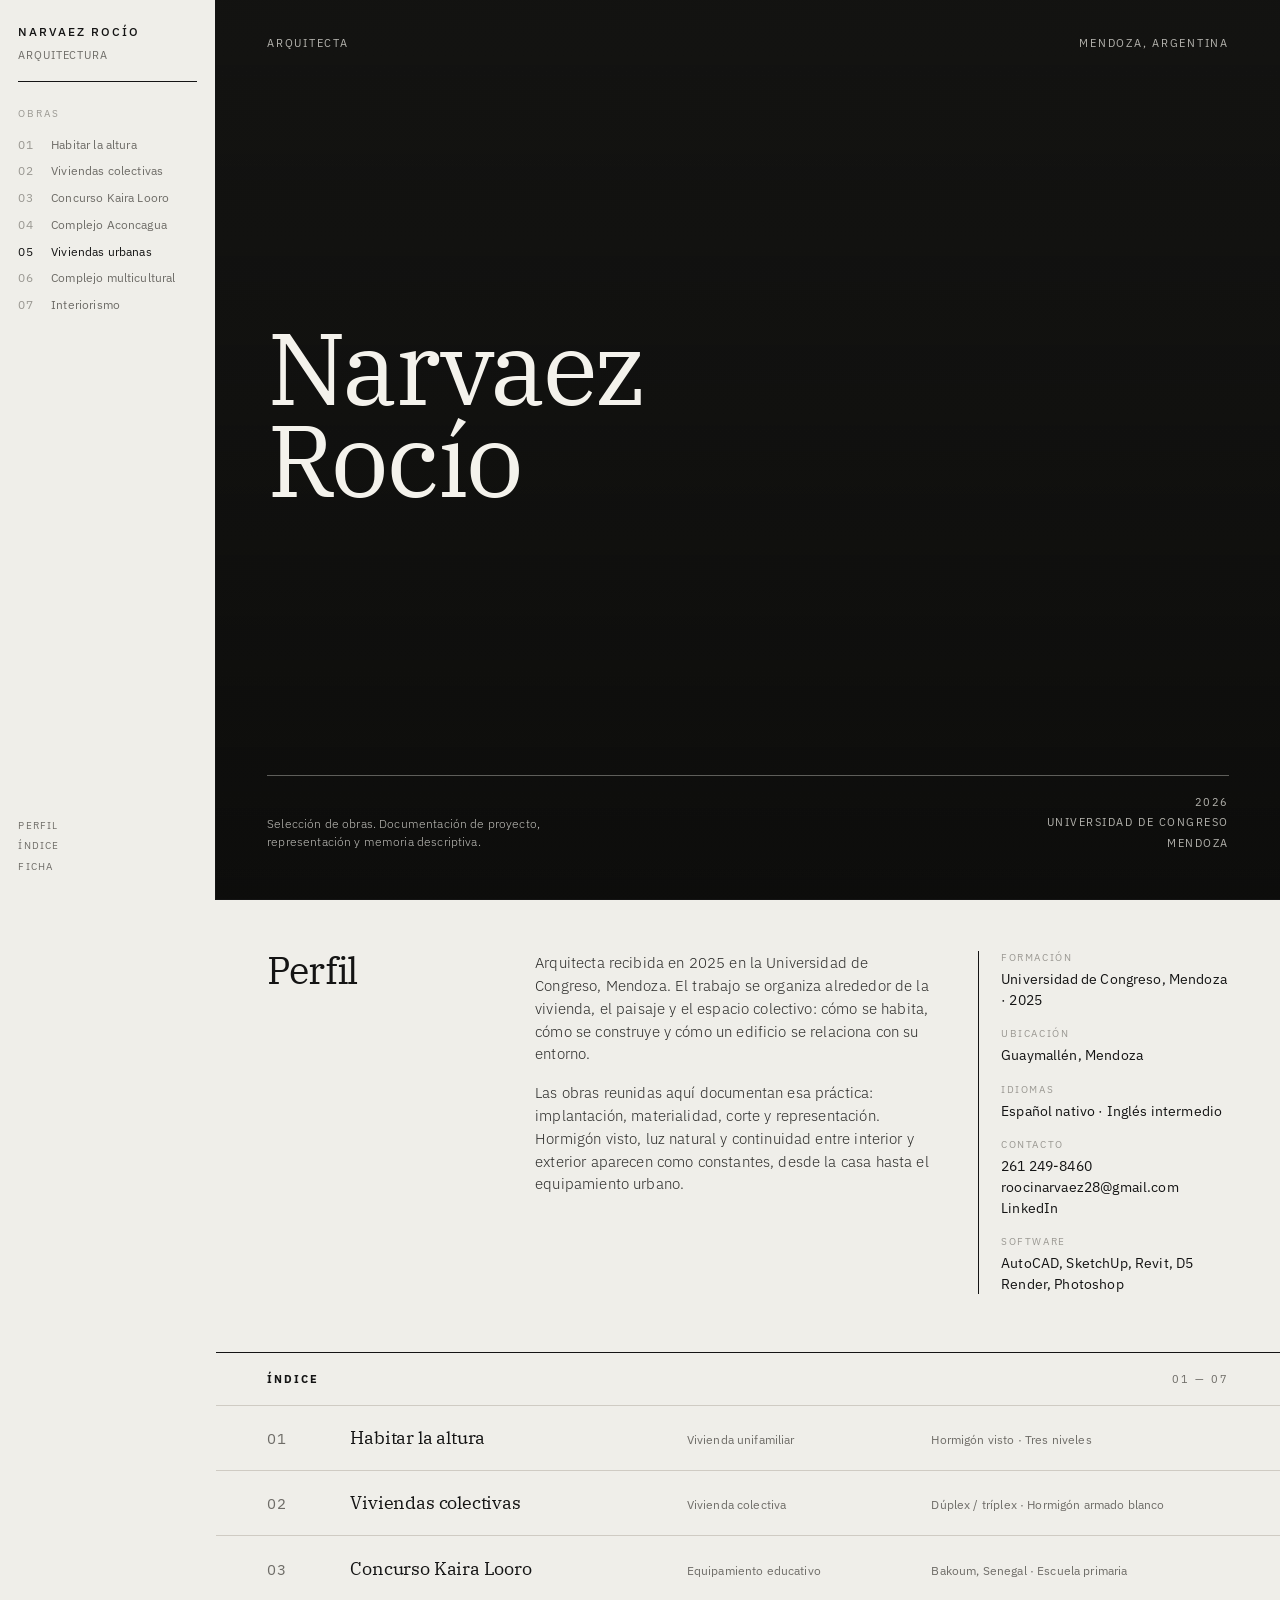
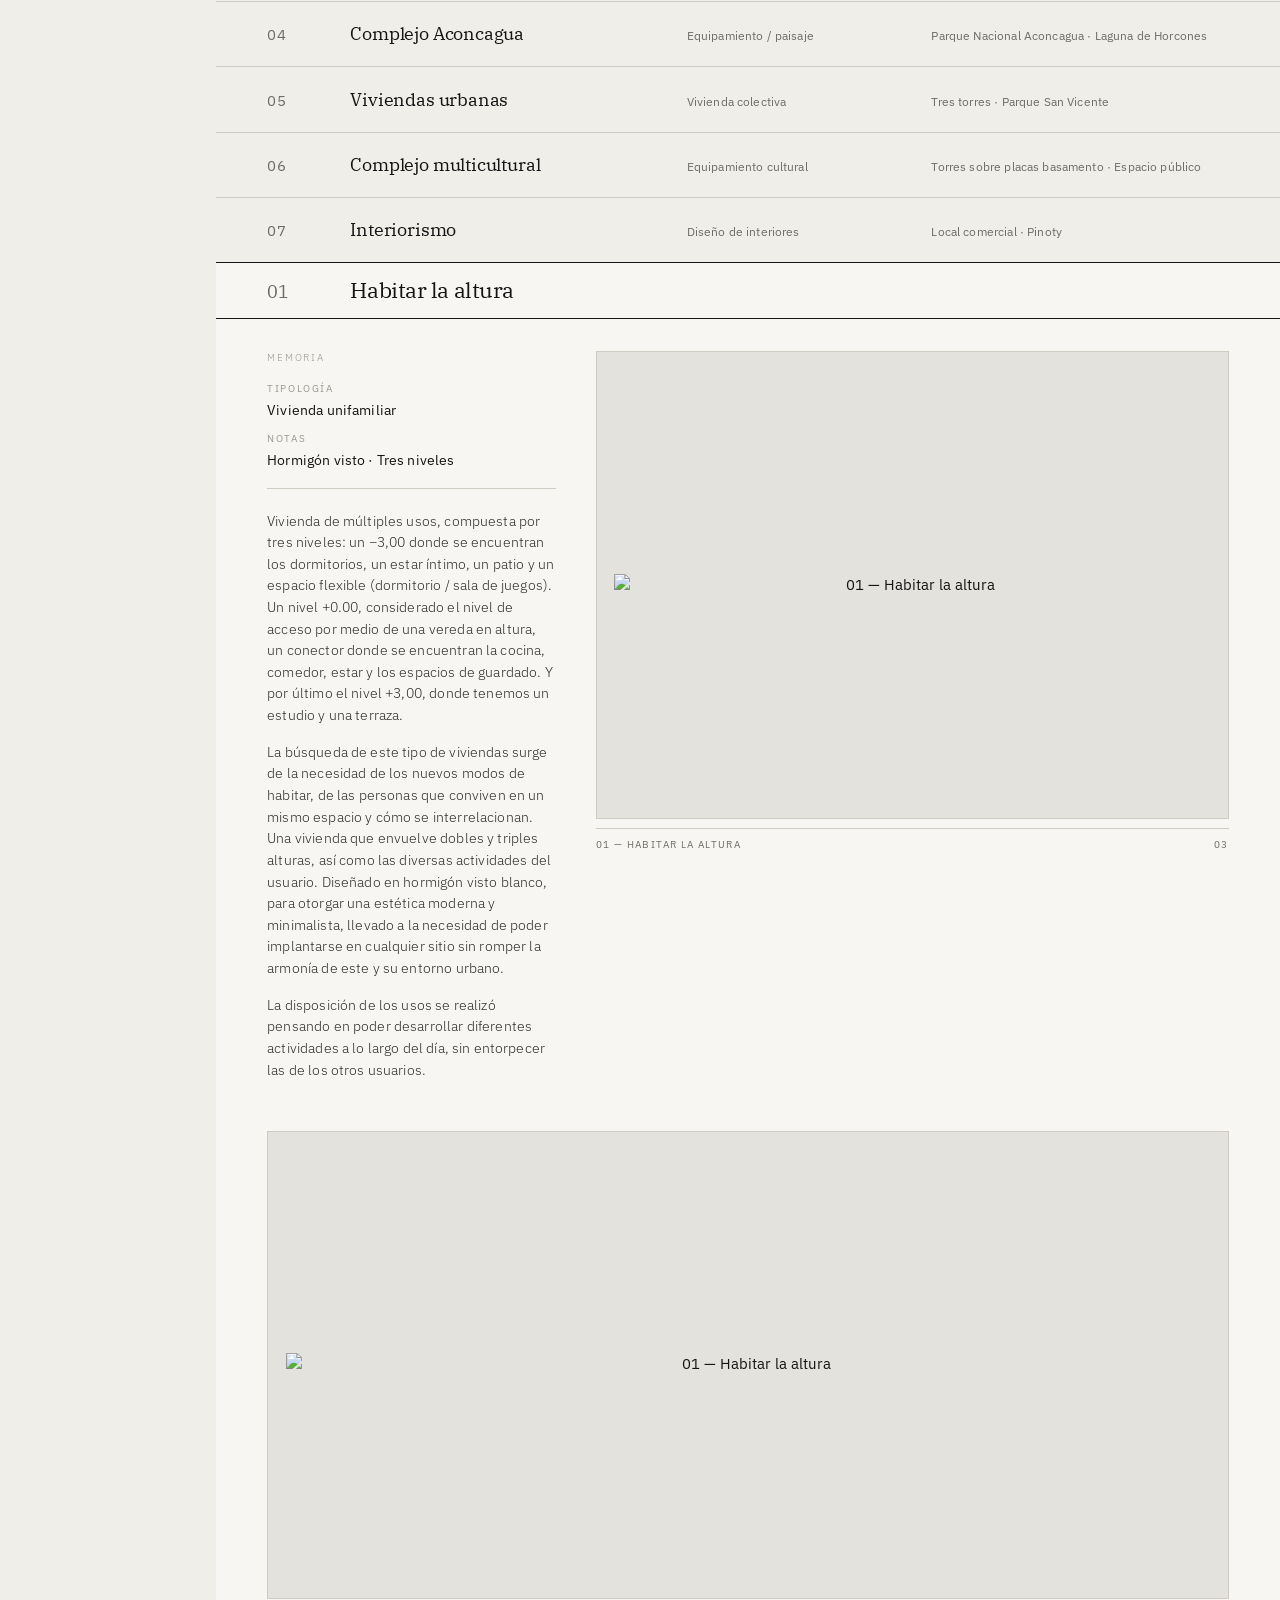
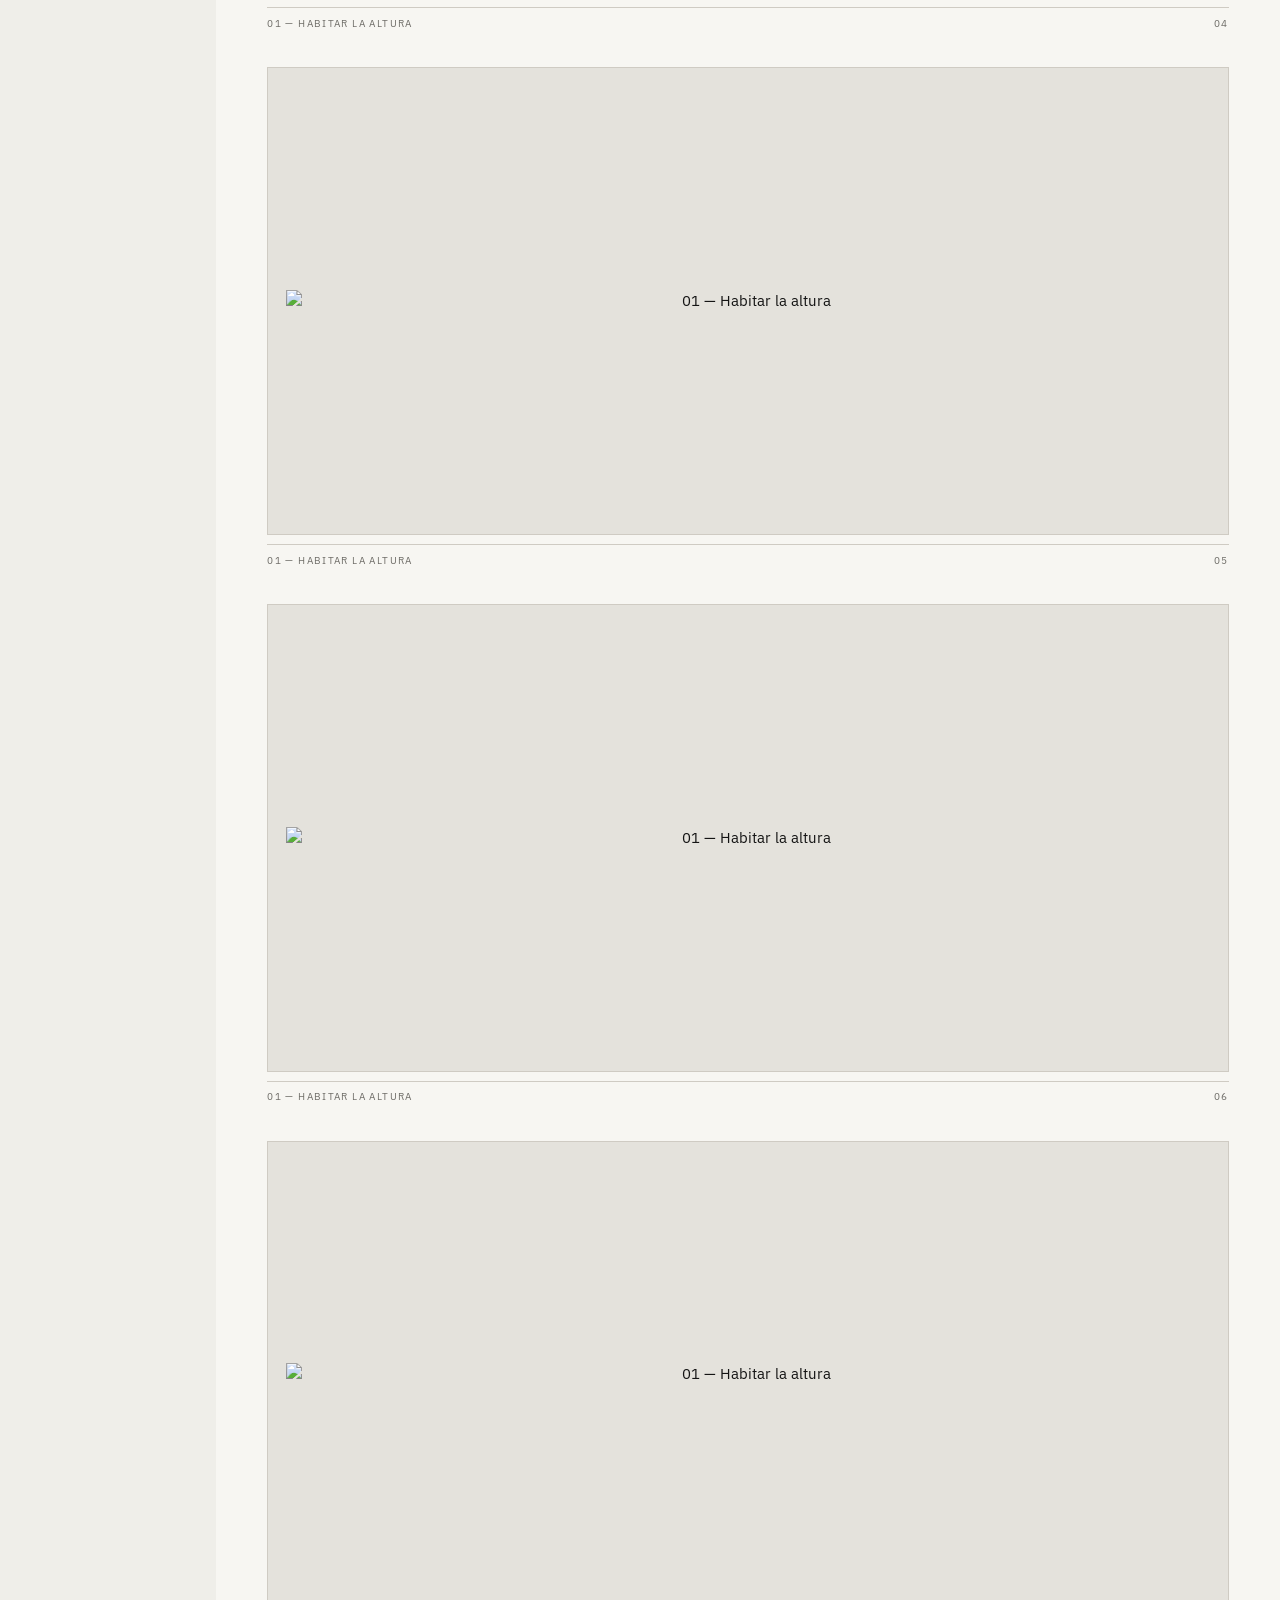
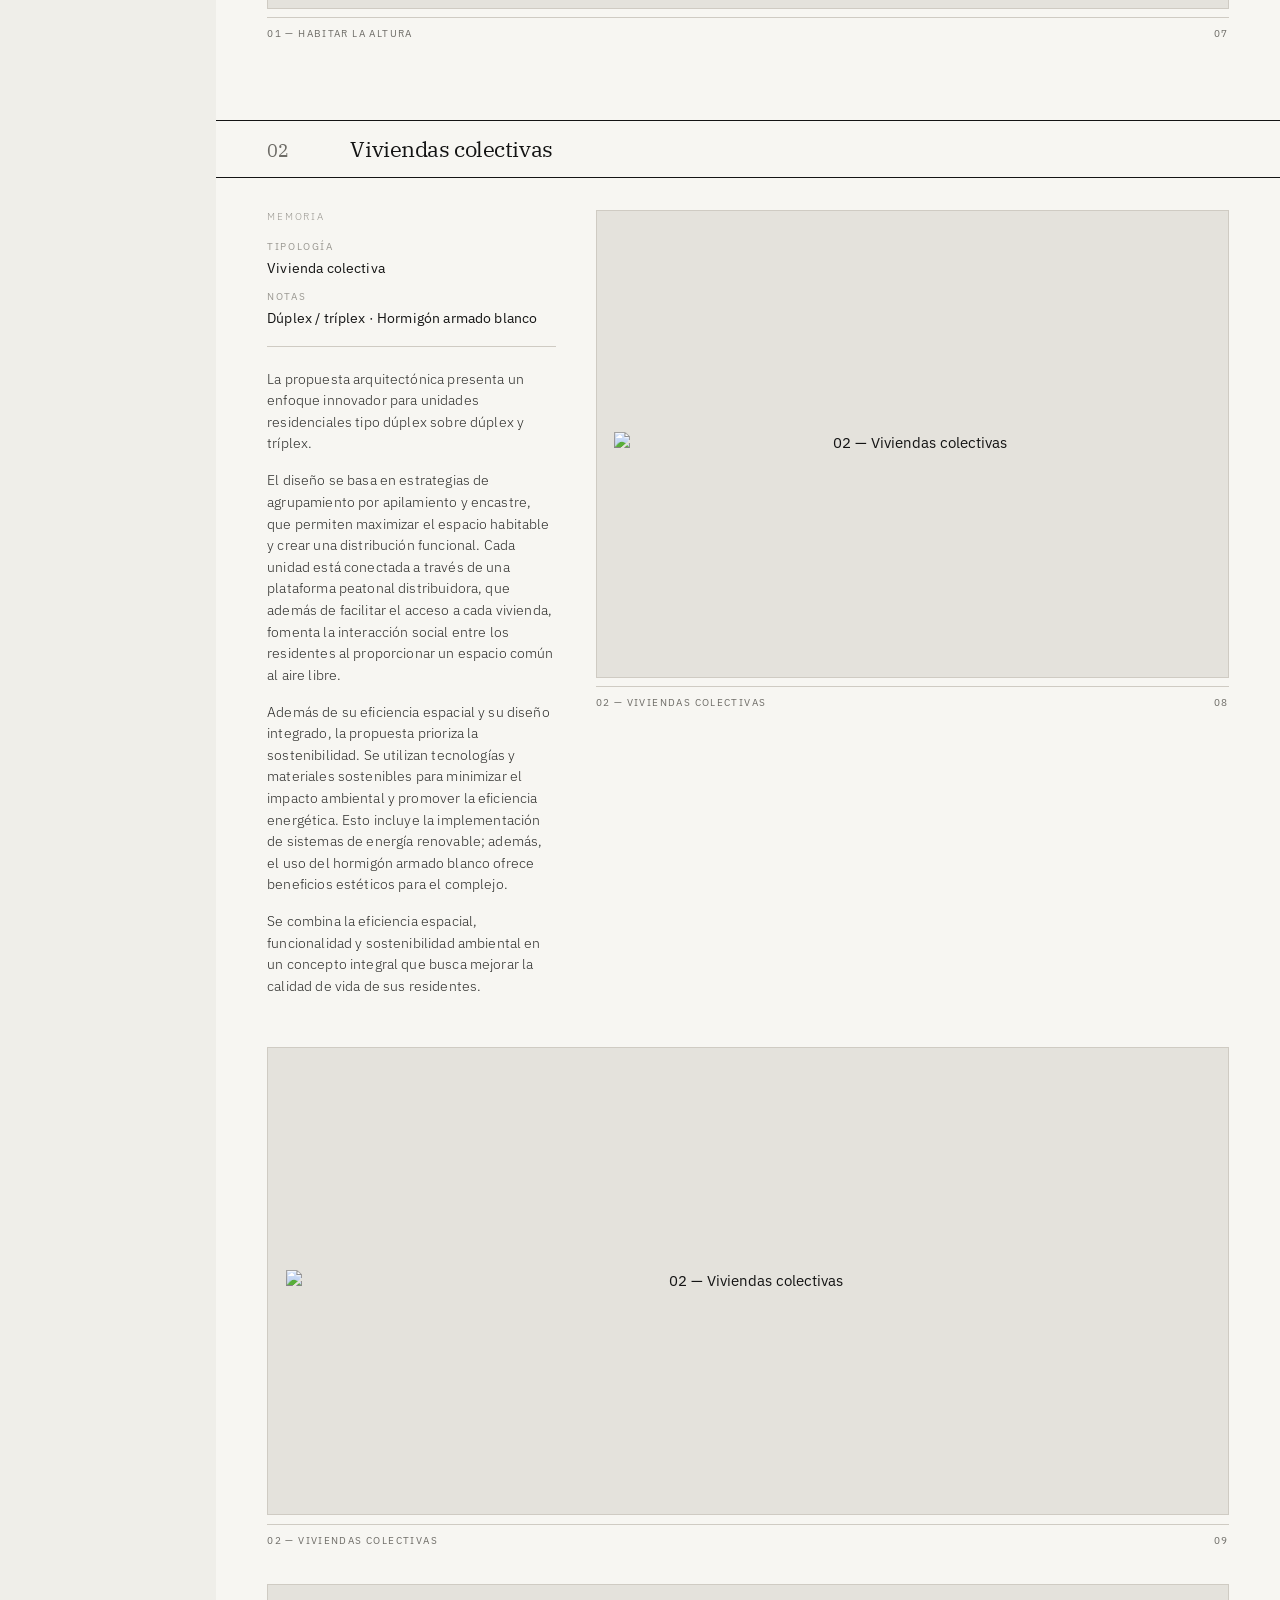
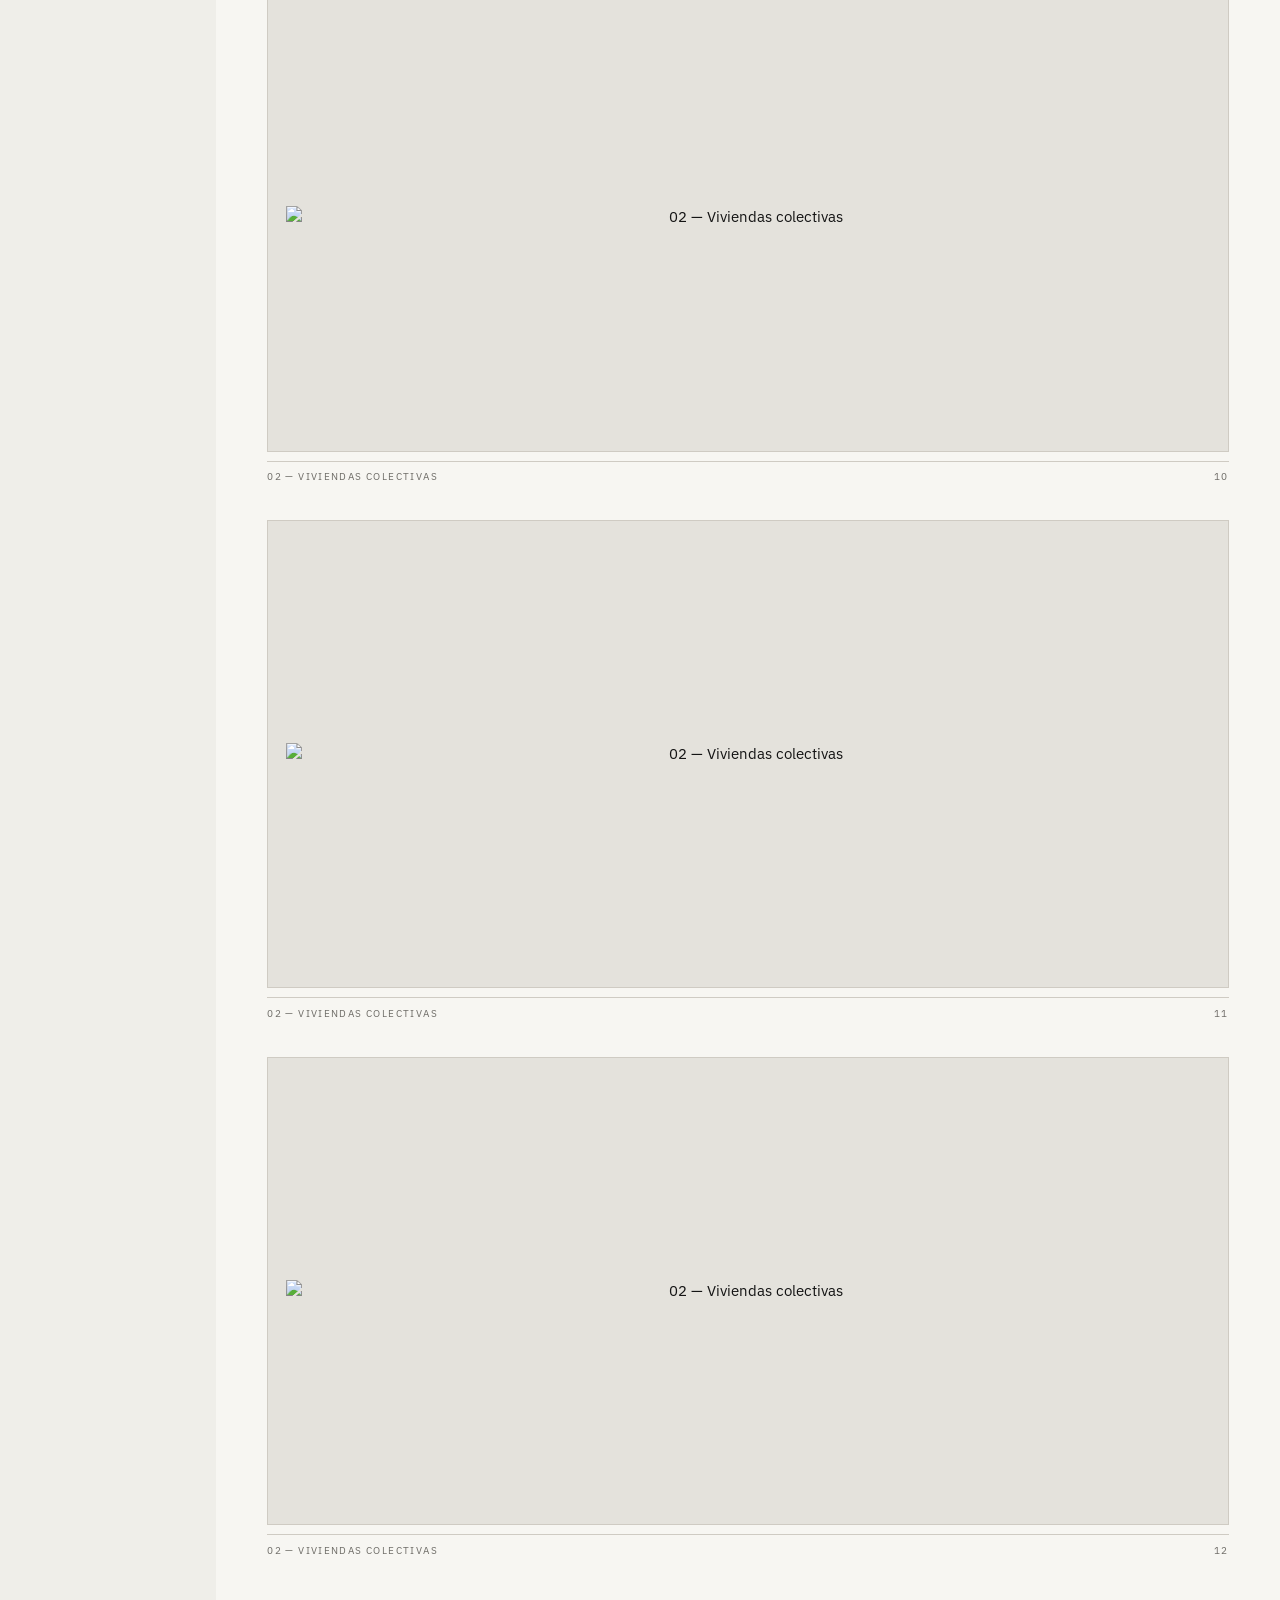
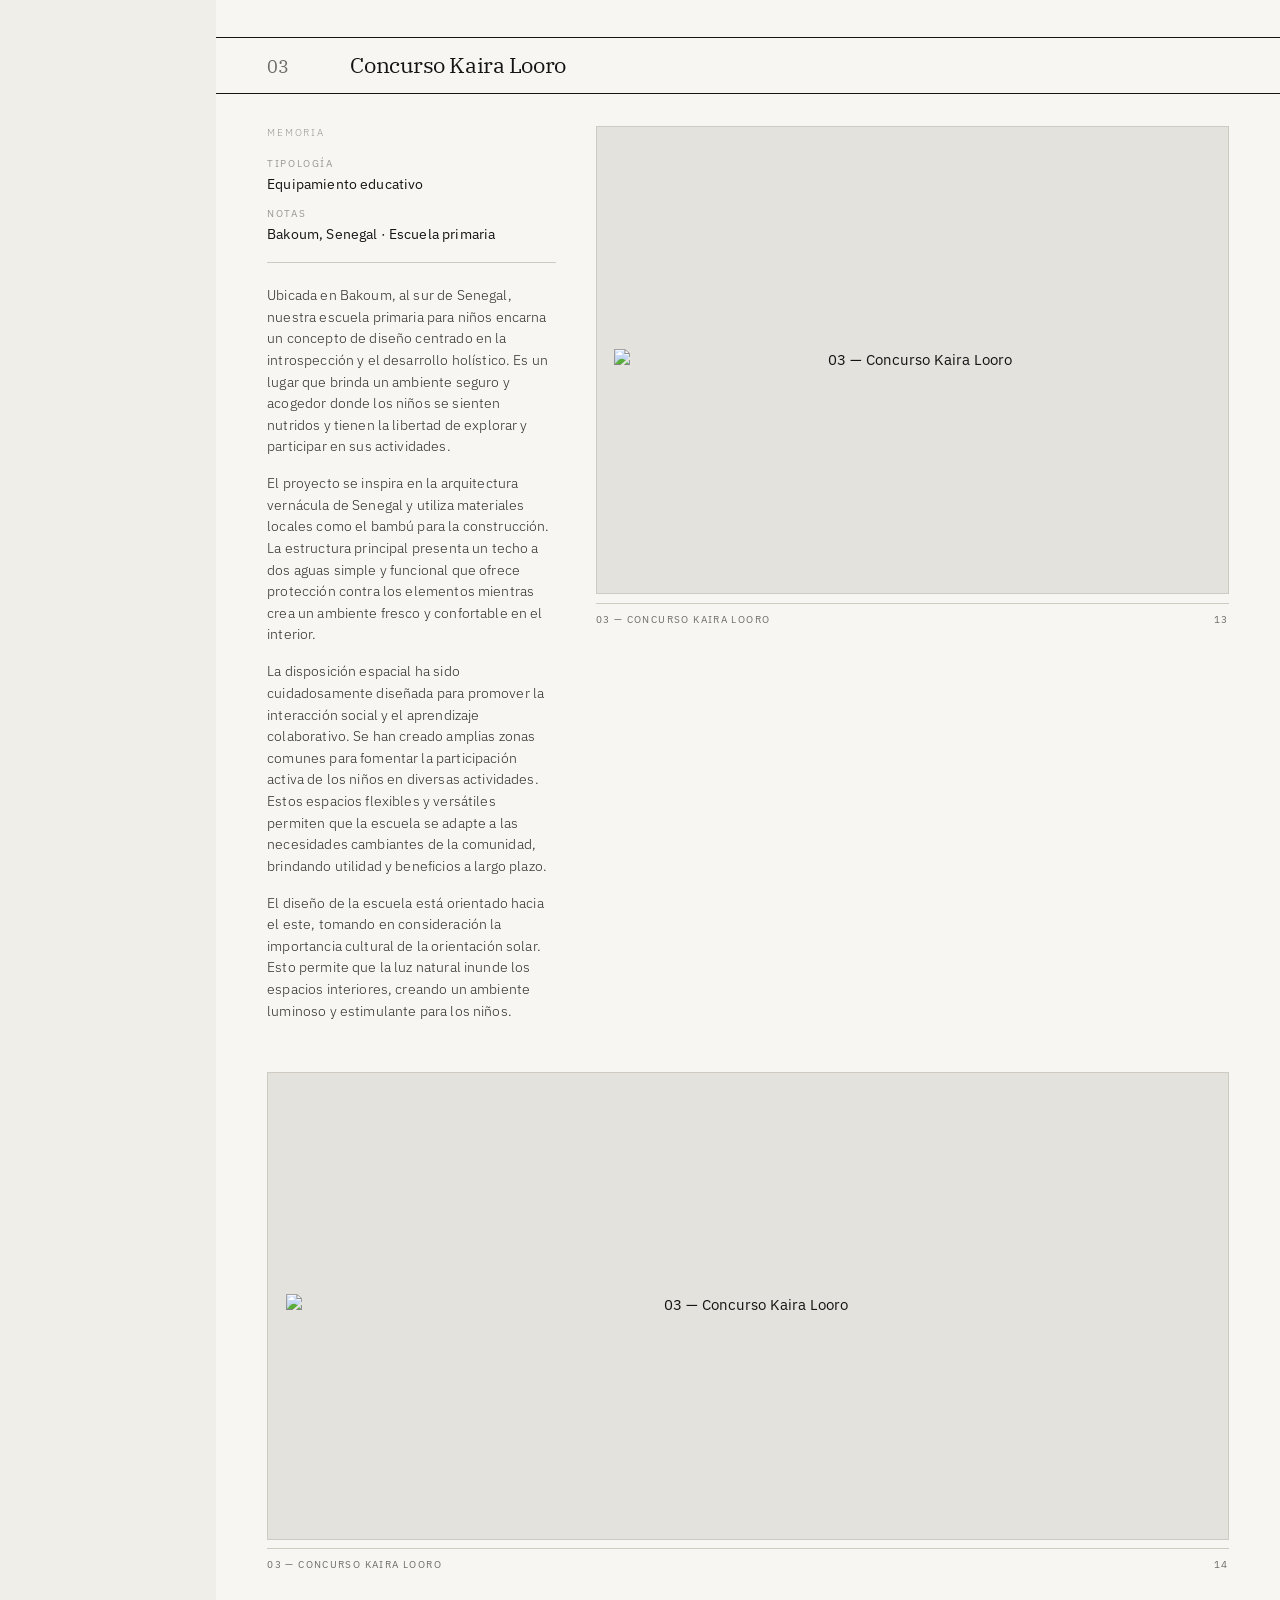
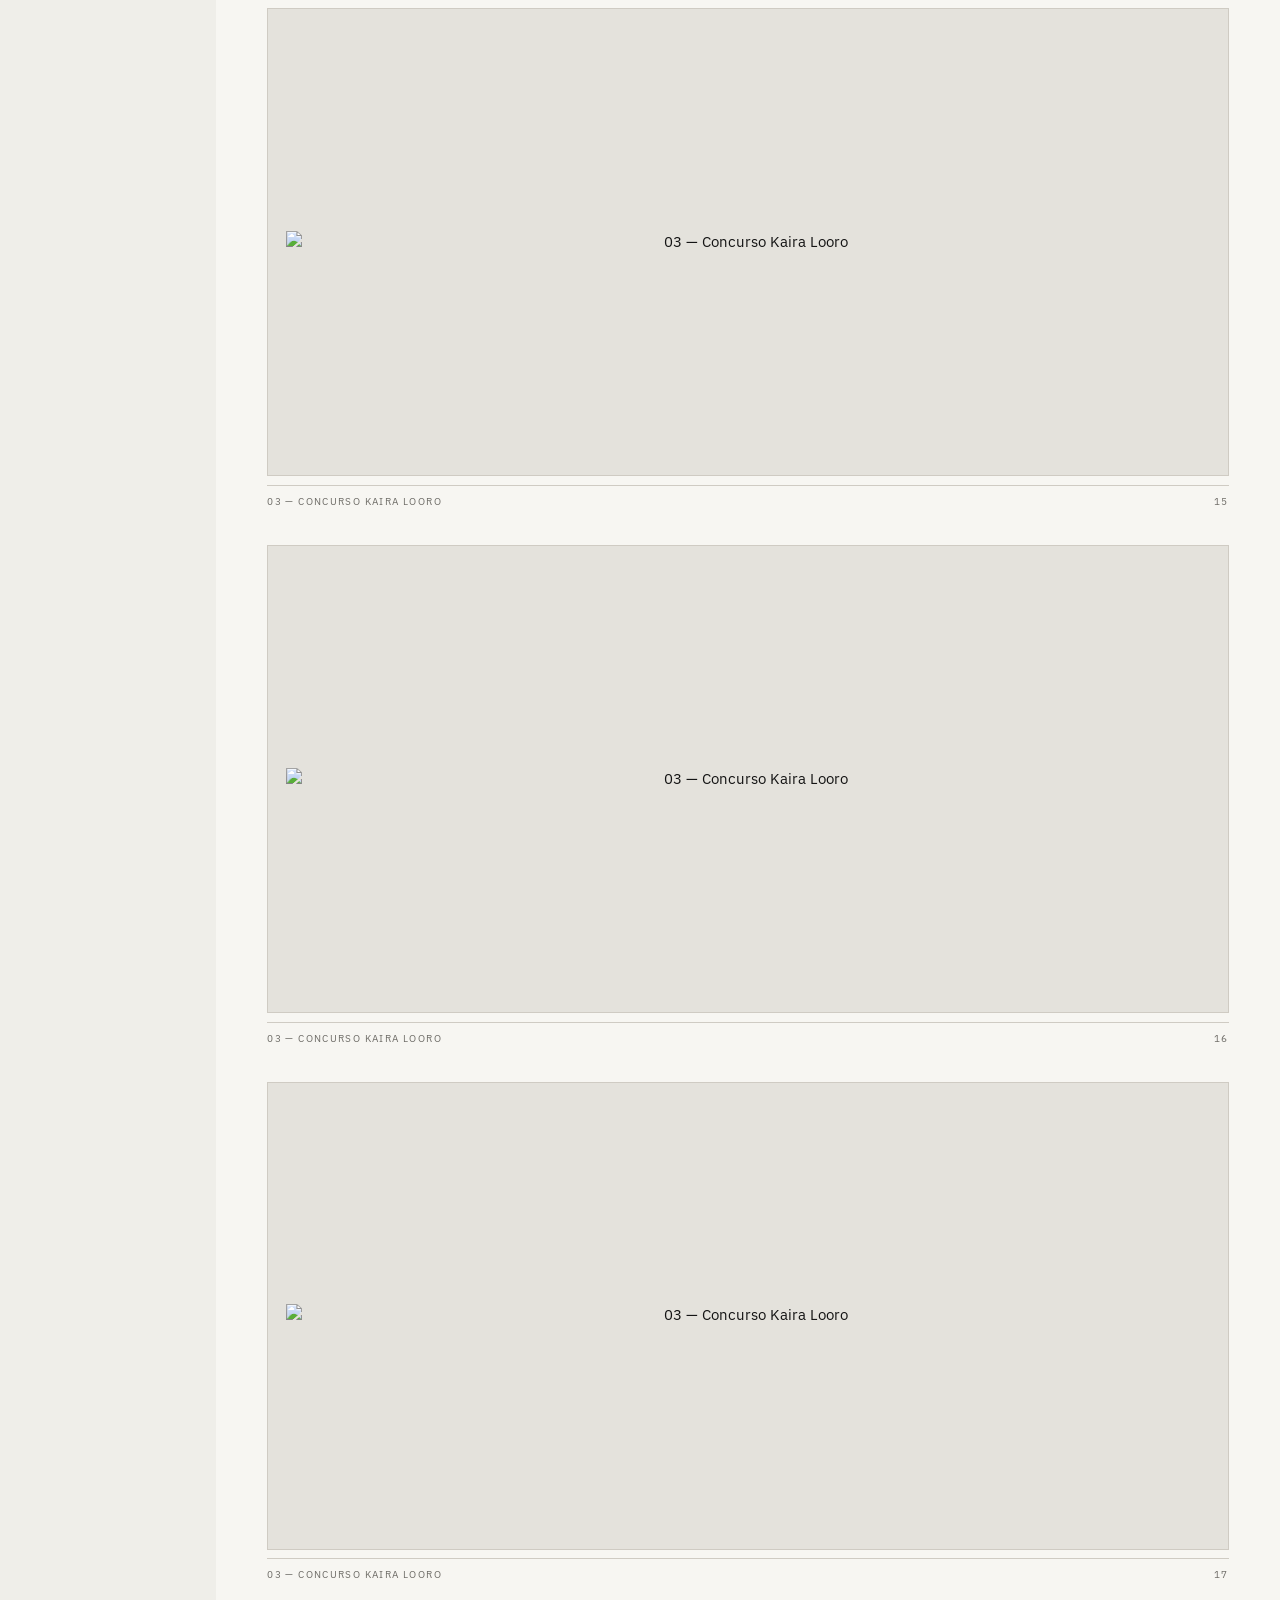
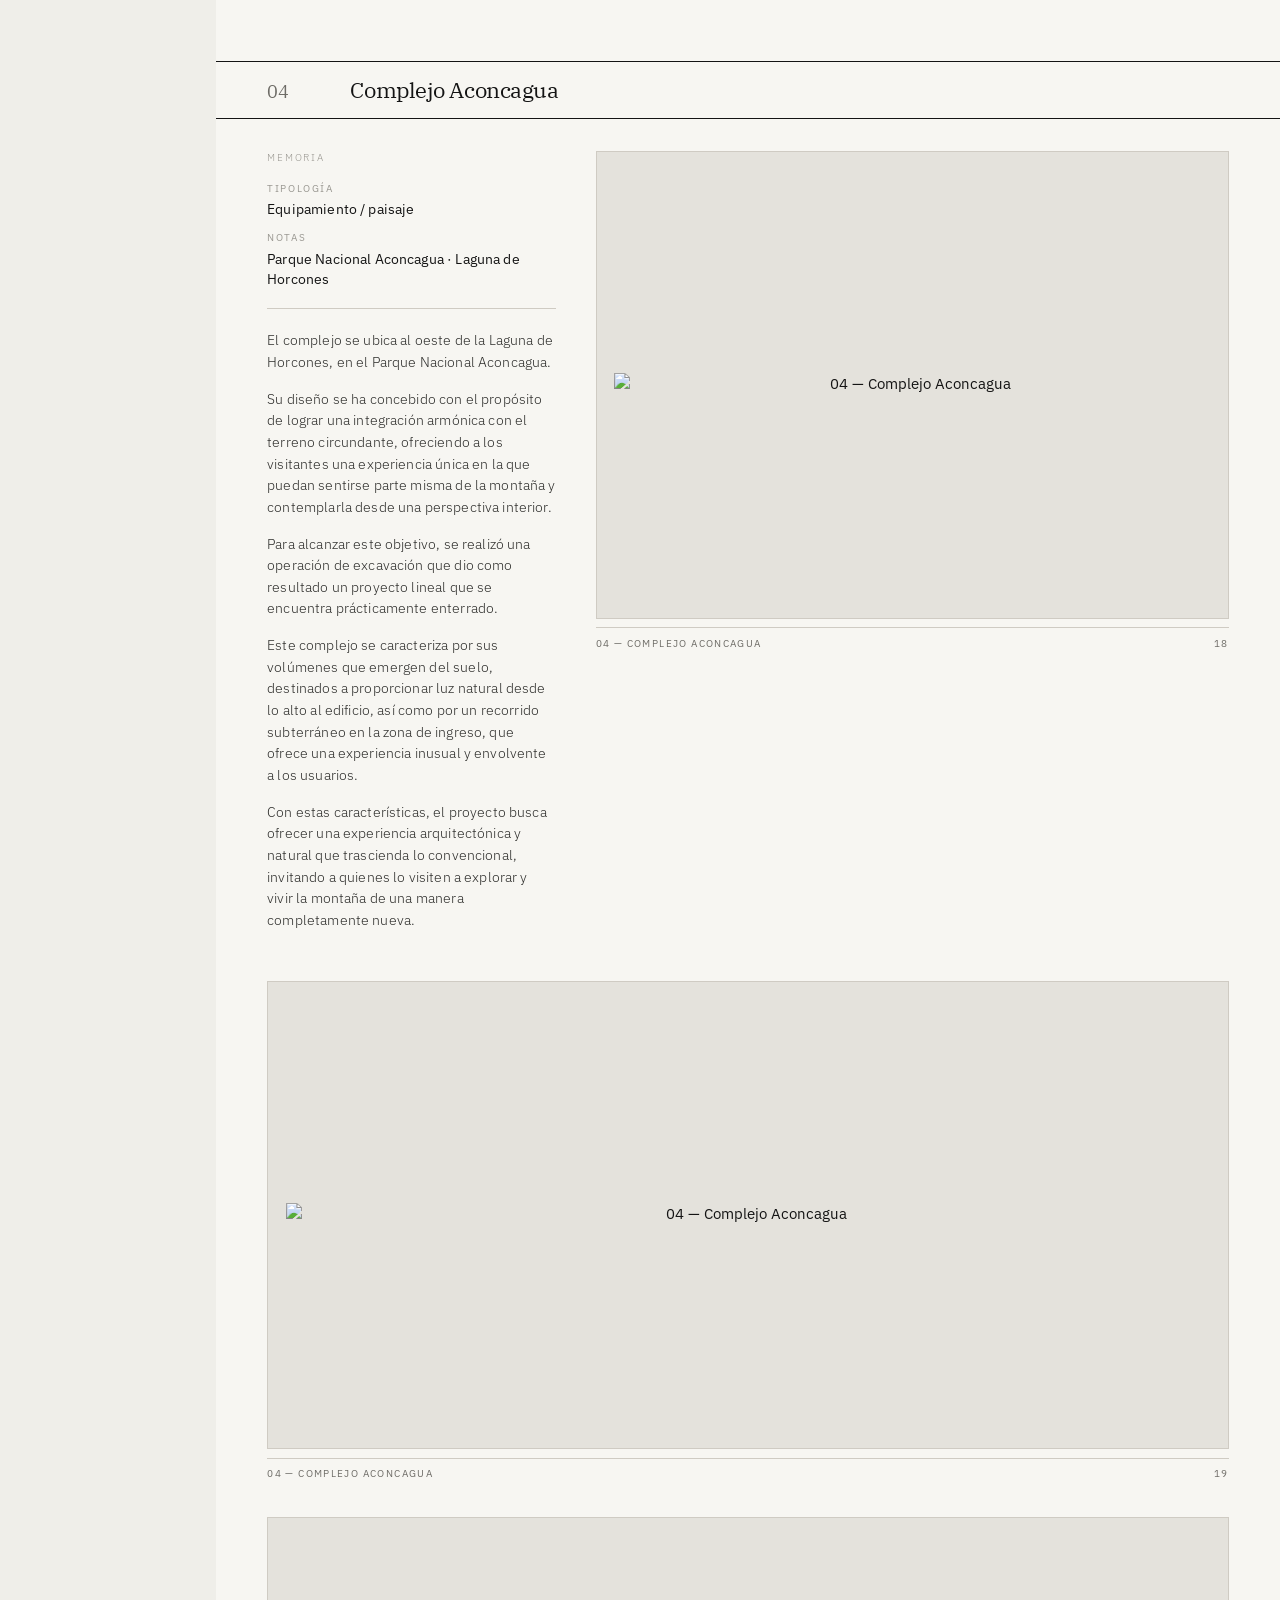
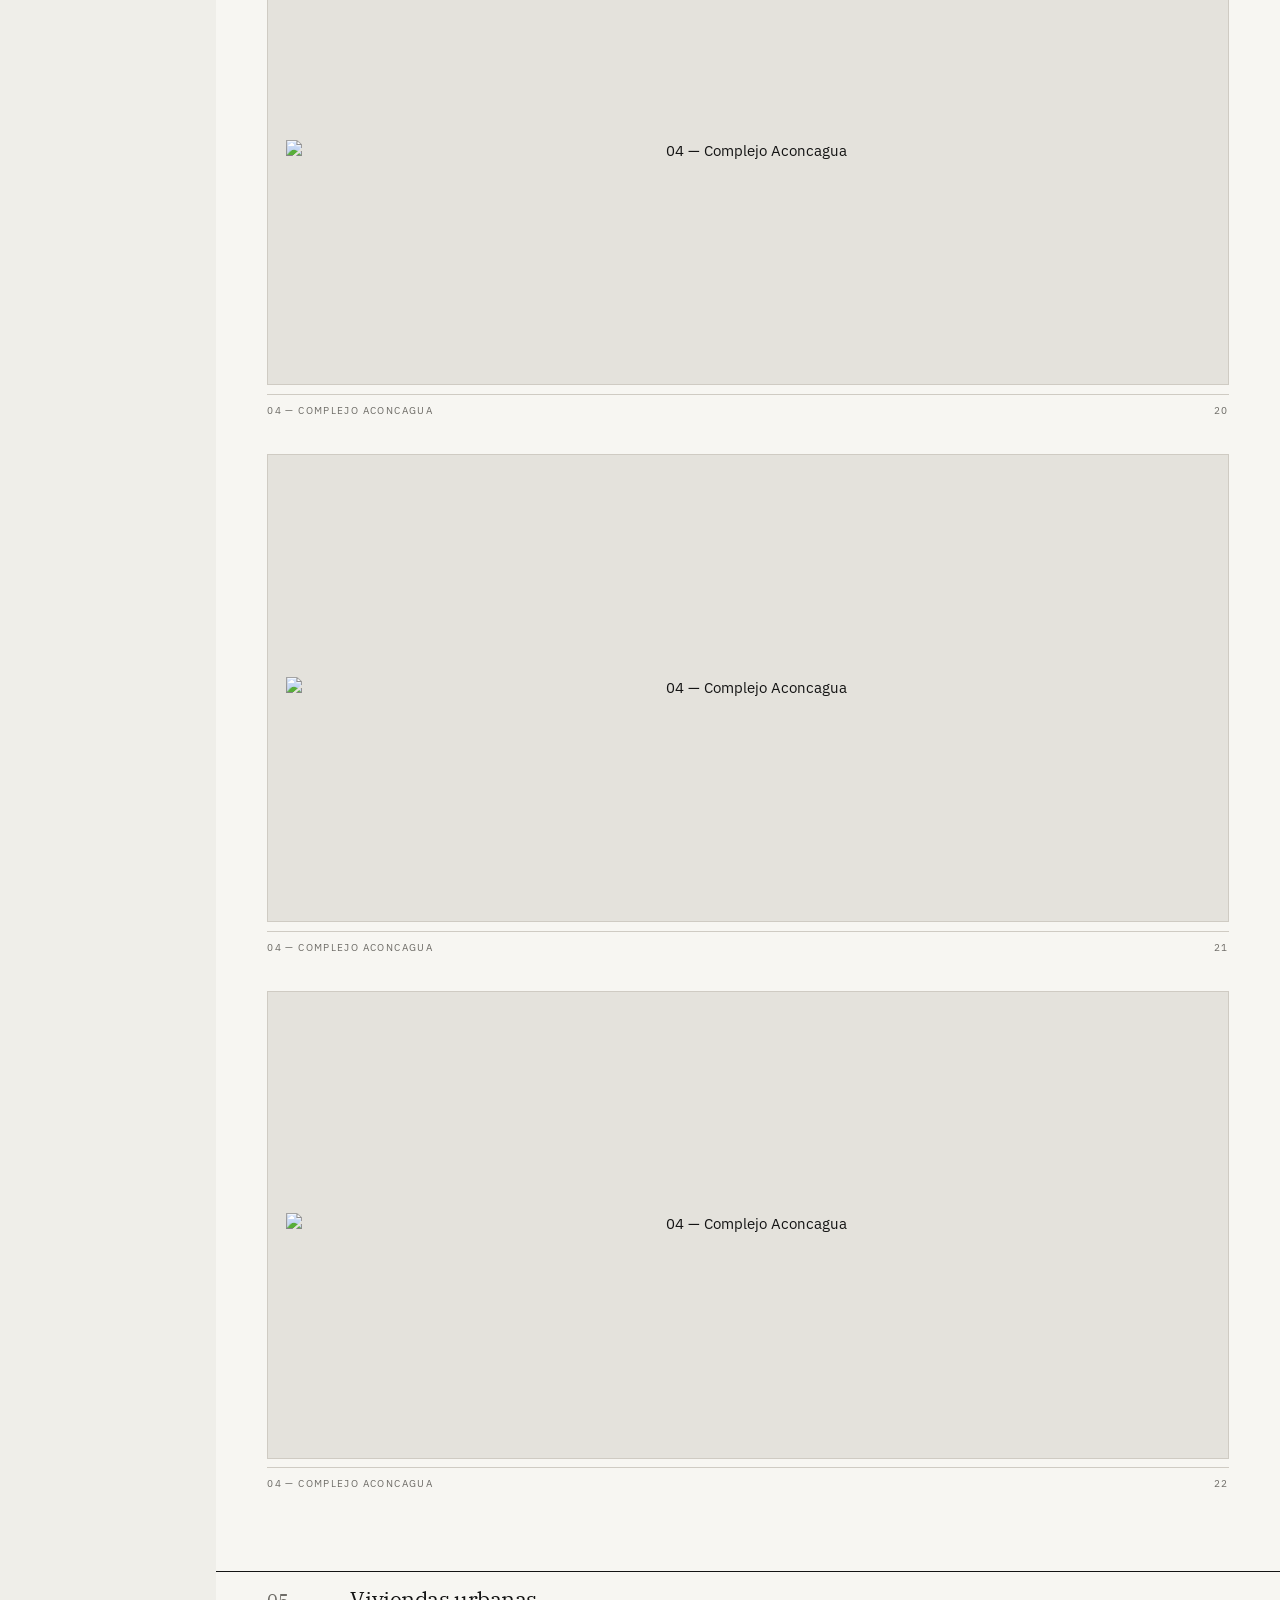
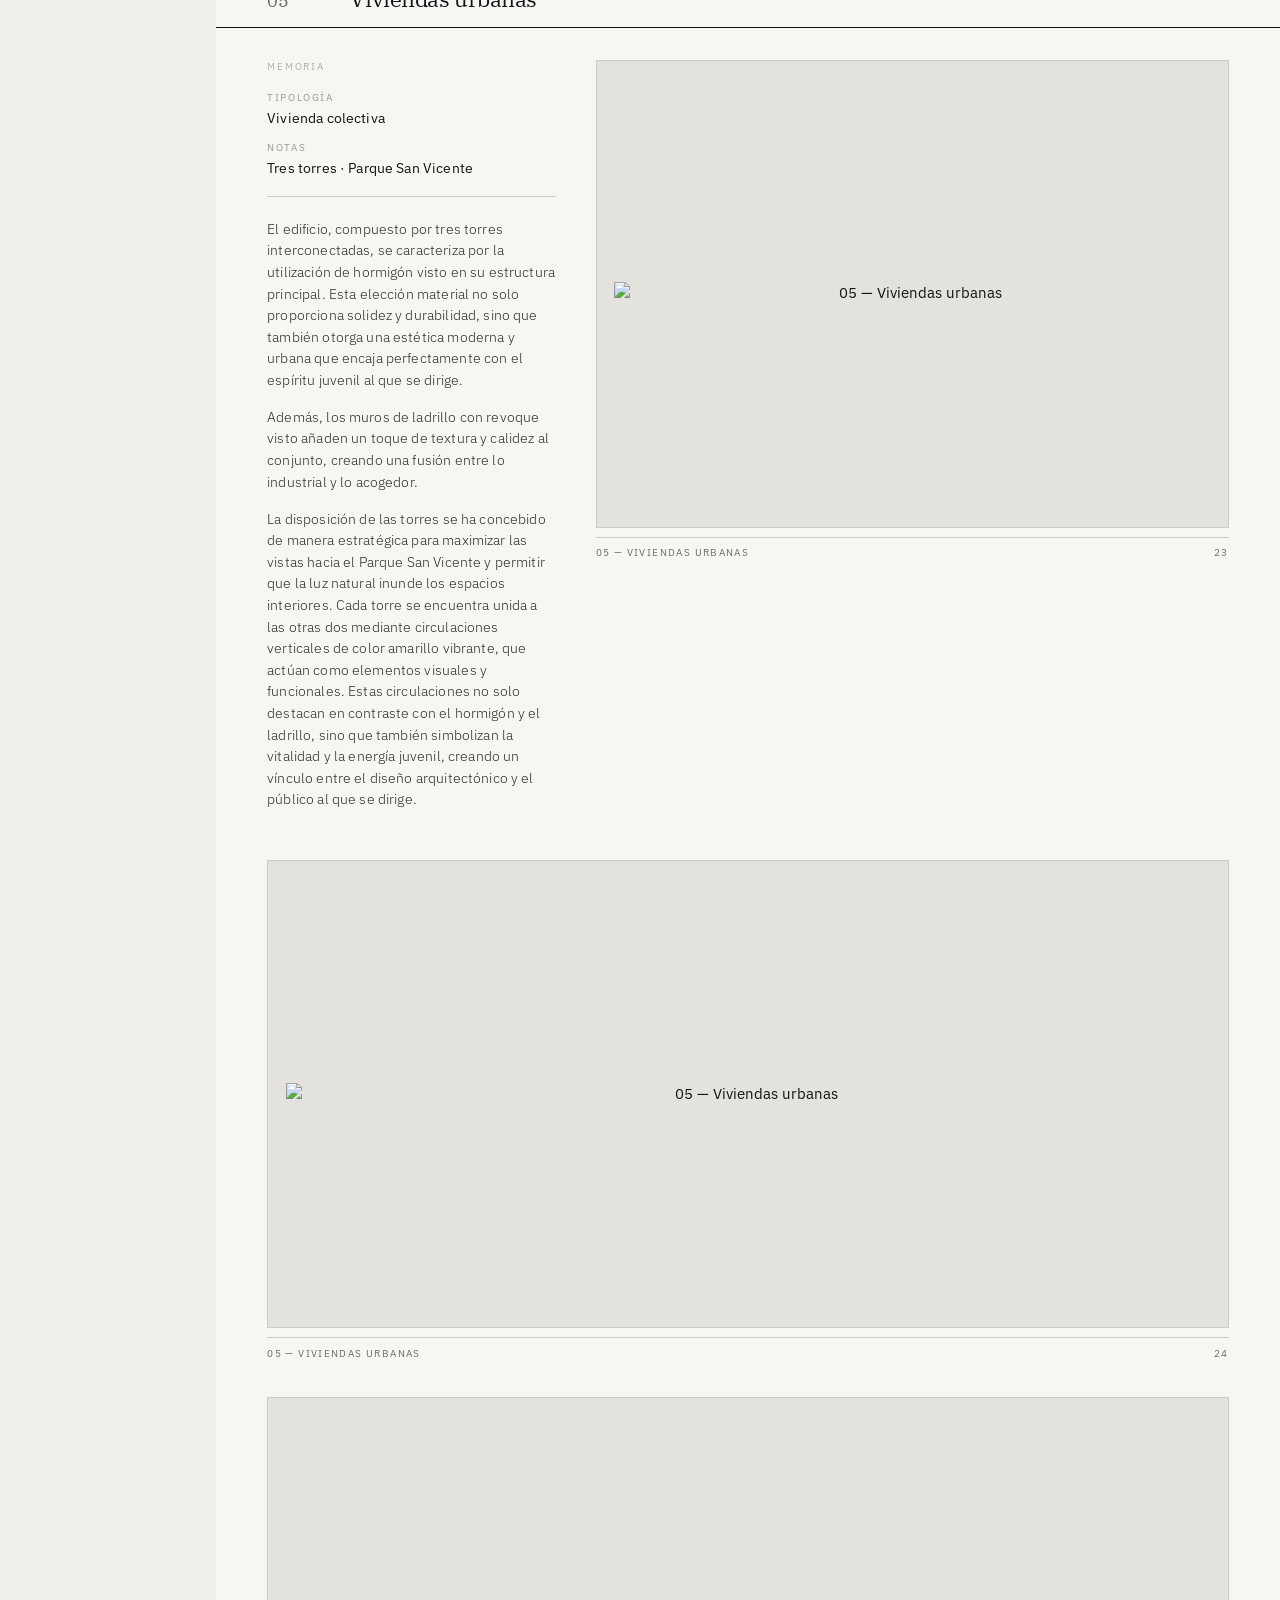
==== index.html @ f646d27a "Primer commit" ====
<!DOCTYPE html>
<html lang="es">
<head>
<meta charset="UTF-8">
<meta name="viewport" content="width=device-width, initial-scale=1, viewport-fit=cover">
<title>Narvaez Rocío — Portfolio</title>
<link rel="preconnect" href="https://fonts.googleapis.com">
<link rel="preconnect" href="https://fonts.gstatic.com" crossorigin>
<link href="https://fonts.googleapis.com/css2?family=IBM+Plex+Sans:ital,wght@0,300;0,400;0,500;1,300;1,400&family=IBM+Plex+Serif:ital,wght@0,400;0,500;1,400&display=swap" rel="stylesheet">
<link rel="stylesheet" href="/css/styles.css">

</head>
<body>
<aside class="sidebar">
  <a class="brand" href="#top">
    <strong>Narvaez Rocío</strong>
    <small>Arquitectura</small>
  </a>
  <nav class="side-nav">
    <div class="label">Obras</div>
    <a href="#habitar" data-id="habitar"><em>01</em><span>Habitar la altura</span></a>
<a href="#colectivas" data-id="colectivas"><em>02</em><span>Viviendas colectivas</span></a>
<a href="#kaira" data-id="kaira"><em>03</em><span>Concurso Kaira Looro</span></a>
<a href="#aconcagua" data-id="aconcagua"><em>04</em><span>Complejo Aconcagua</span></a>
<a href="#urbanas" data-id="urbanas"><em>05</em><span>Viviendas urbanas</span></a>
<a href="#multicultural" data-id="multicultural"><em>06</em><span>Complejo multicultural</span></a>
<a href="#interiorismo" data-id="interiorismo"><em>07</em><span>Interiorismo</span></a>
  </nav>
  <div class="side-foot">
    <a href="#perfil">Perfil</a>
    <a href="#indice">Índice</a>
    <a href="#colophon">Ficha</a>
  </div>
</aside>

<main>
  <header class="cover" id="top">
    <div class="cover-photo" aria-hidden="true"></div>
    <div class="cover-top">
      <span>Arquitecta</span>
      <span>Mendoza, Argentina</span>
    </div>
    <h1><span>Narvaez</span><span>Rocío</span></h1>
    <div class="cover-bottom">
      <p>Selección de obras. Documentación de proyecto, representación y memoria descriptiva.</p>
      <div class="cover-meta">
        <span>2026</span>
        <span>Universidad de Congreso</span>
        <span>Mendoza</span>
      </div>
    </div>
  </header>

  <section class="section perfil" id="perfil">
    <h2>Perfil</h2>
    <div class="bio">
      <p>Arquitecta recibida en 2025 en la Universidad de Congreso, Mendoza. El trabajo se organiza alrededor de la vivienda, el paisaje y el espacio colectivo: cómo se habita, cómo se construye y cómo un edificio se relaciona con su entorno.</p>
      <p>Las obras reunidas aquí documentan esa práctica: implantación, materialidad, corte y representación. Hormigón visto, luz natural y continuidad entre interior y exterior aparecen como constantes, desde la casa hasta el equipamiento urbano.</p>
    </div>
    <dl>
      <div><dt>Formación</dt><dd>Universidad de Congreso, Mendoza · 2025</dd></div>
      <div><dt>Ubicación</dt><dd>Guaymallén, Mendoza</dd></div>
      <div><dt>Idiomas</dt><dd>Español nativo · Inglés intermedio</dd></div>
      <div><dt>Contacto</dt><dd><a href="tel:+5492612498460">261 249-8460</a><br><a href="mailto:roocinarvaez28@gmail.com">roocinarvaez28@gmail.com</a><br><a href="https://www.linkedin.com/in/rocio-narvaez-b86276258" target="_blank" rel="noopener">LinkedIn</a></dd></div>
      <div><dt>Software</dt><dd>AutoCAD, SketchUp, Revit, D5 Render, Photoshop</dd></div>
    </dl>
  </section>

  <section class="section idx" id="indice">
    <div class="section-head"><b>Índice</b><span>01 — 07</span></div>
    <a class="idx-row" href="#habitar">
      <span class="c-num">01</span>
      <span class="c-title">Habitar la altura</span>
      <span class="c-type">Vivienda unifamiliar</span>
      <span class="c-meta">Hormigón visto · Tres niveles</span>
    </a>
<a class="idx-row" href="#colectivas">
      <span class="c-num">02</span>
      <span class="c-title">Viviendas colectivas</span>
      <span class="c-type">Vivienda colectiva</span>
      <span class="c-meta">Dúplex / tríplex · Hormigón armado blanco</span>
    </a>
<a class="idx-row" href="#kaira">
      <span class="c-num">03</span>
      <span class="c-title">Concurso Kaira Looro</span>
      <span class="c-type">Equipamiento educativo</span>
      <span class="c-meta">Bakoum, Senegal · Escuela primaria</span>
    </a>
<a class="idx-row" href="#aconcagua">
      <span class="c-num">04</span>
      <span class="c-title">Complejo Aconcagua</span>
      <span class="c-type">Equipamiento / paisaje</span>
      <span class="c-meta">Parque Nacional Aconcagua · Laguna de Horcones</span>
    </a>
<a class="idx-row" href="#urbanas">
      <span class="c-num">05</span>
      <span class="c-title">Viviendas urbanas</span>
      <span class="c-type">Vivienda colectiva</span>
      <span class="c-meta">Tres torres · Parque San Vicente</span>
    </a>
<a class="idx-row" href="#multicultural">
      <span class="c-num">06</span>
      <span class="c-title">Complejo multicultural</span>
      <span class="c-type">Equipamiento cultural</span>
      <span class="c-meta">Torres sobre placas basamento · Espacio público</span>
    </a>
<a class="idx-row" href="#interiorismo">
      <span class="c-num">07</span>
      <span class="c-title">Interiorismo</span>
      <span class="c-type">Diseño de interiores</span>
      <span class="c-meta">Local comercial · Pinoty</span>
    </a>
  </section>

  
<article class="project" id="habitar" data-id="habitar">
  <header class="p-head">
    <span class="p-num">01</span>
    <h2>Habitar la altura</h2>
  </header>
  <div class="p-intro">
    <div class="p-text">
      <p class="lead">Memoria</p>
      <dl class="p-facts">
        <div><dt>Tipología</dt><dd>Vivienda unifamiliar</dd></div>
        <div><dt>Notas</dt><dd>Hormigón visto · Tres niveles</dd></div>
      </dl>
      <p>Vivienda de múltiples usos, compuesta por tres niveles: un −3,00 donde se encuentran los dormitorios, un estar íntimo, un patio y un espacio flexible (dormitorio / sala de juegos). Un nivel +0.00, considerado el nivel de acceso por medio de una vereda en altura, un conector donde se encuentran la cocina, comedor, estar y los espacios de guardado. Y por último el nivel +3,00, donde tenemos un estudio y una terraza.</p><p>La búsqueda de este tipo de viviendas surge de la necesidad de los nuevos modos de habitar, de las personas que conviven en un mismo espacio y cómo se interrelacionan. Una vivienda que envuelve dobles y triples alturas, así como las diversas actividades del usuario. Diseñado en hormigón visto blanco, para otorgar una estética moderna y minimalista, llevado a la necesidad de poder implantarse en cualquier sitio sin romper la armonía de este y su entorno urbano.</p><p>La disposición de los usos se realizó pensando en poder desarrollar diferentes actividades a lo largo del día, sin entorpecer las de los otros usuarios.</p>
    </div>
    
<figure class="plate">
  <button class="plate-frame" type="button" data-label="01 — Habitar la altura · 03" aria-label="Ampliar 01 — Habitar la altura">
    <img loading="lazy" decoding="async" src="/assets/img/habitar-la-altura-03.jpg" alt="01 — Habitar la altura">
  </button>
  <figcaption>
    <span>01 — Habitar la altura</span>
    <span>03</span>
  </figcaption>
</figure>

  </div>
  <div class="p-plates">
    
<figure class="plate">
  <button class="plate-frame" type="button" data-label="01 — Habitar la altura · 04" aria-label="Ampliar 01 — Habitar la altura">
    <img loading="lazy" decoding="async" src="/assets/img/portada.jpg" alt="01 — Habitar la altura">
  </button>
  <figcaption>
    <span>01 — Habitar la altura</span>
    <span>04</span>
  </figcaption>
</figure>

<figure class="plate">
  <button class="plate-frame" type="button" data-label="01 — Habitar la altura · 05" aria-label="Ampliar 01 — Habitar la altura">
    <img loading="lazy" decoding="async" src="/assets/img/habitar-la-altura-05.jpg" alt="01 — Habitar la altura">
  </button>
  <figcaption>
    <span>01 — Habitar la altura</span>
    <span>05</span>
  </figcaption>
</figure>

<figure class="plate">
  <button class="plate-frame" type="button" data-label="01 — Habitar la altura · 06" aria-label="Ampliar 01 — Habitar la altura">
    <img loading="lazy" decoding="async" src="/assets/img/habitar-la-altura-06.jpg" alt="01 — Habitar la altura">
  </button>
  <figcaption>
    <span>01 — Habitar la altura</span>
    <span>06</span>
  </figcaption>
</figure>

<figure class="plate">
  <button class="plate-frame" type="button" data-label="01 — Habitar la altura · 07" aria-label="Ampliar 01 — Habitar la altura">
    <img loading="lazy" decoding="async" src="/assets/img/habitar-la-altura-07.jpg" alt="01 — Habitar la altura">
  </button>
  <figcaption>
    <span>01 — Habitar la altura</span>
    <span>07</span>
  </figcaption>
</figure>

  </div>
</article>

<article class="project" id="colectivas" data-id="colectivas">
  <header class="p-head">
    <span class="p-num">02</span>
    <h2>Viviendas colectivas</h2>
  </header>
  <div class="p-intro">
    <div class="p-text">
      <p class="lead">Memoria</p>
      <dl class="p-facts">
        <div><dt>Tipología</dt><dd>Vivienda colectiva</dd></div>
        <div><dt>Notas</dt><dd>Dúplex / tríplex · Hormigón armado blanco</dd></div>
      </dl>
      <p>La propuesta arquitectónica presenta un enfoque innovador para unidades residenciales tipo dúplex sobre dúplex y tríplex.</p><p>El diseño se basa en estrategias de agrupamiento por apilamiento y encastre, que permiten maximizar el espacio habitable y crear una distribución funcional. Cada unidad está conectada a través de una plataforma peatonal distribuidora, que además de facilitar el acceso a cada vivienda, fomenta la interacción social entre los residentes al proporcionar un espacio común al aire libre.</p><p>Además de su eficiencia espacial y su diseño integrado, la propuesta prioriza la sostenibilidad. Se utilizan tecnologías y materiales sostenibles para minimizar el impacto ambiental y promover la eficiencia energética. Esto incluye la implementación de sistemas de energía renovable; además, el uso del hormigón armado blanco ofrece beneficios estéticos para el complejo.</p><p>Se combina la eficiencia espacial, funcionalidad y sostenibilidad ambiental en un concepto integral que busca mejorar la calidad de vida de sus residentes.</p>
    </div>
    
<figure class="plate">
  <button class="plate-frame" type="button" data-label="02 — Viviendas colectivas · 08" aria-label="Ampliar 02 — Viviendas colectivas">
    <img loading="lazy" decoding="async" src="/assets/img/viviendas-colectivas-08.jpg" alt="02 — Viviendas colectivas">
  </button>
  <figcaption>
    <span>02 — Viviendas colectivas</span>
    <span>08</span>
  </figcaption>
</figure>

  </div>
  <div class="p-plates">
    
<figure class="plate">
  <button class="plate-frame" type="button" data-label="02 — Viviendas colectivas · 09" aria-label="Ampliar 02 — Viviendas colectivas">
    <img loading="lazy" decoding="async" src="/assets/img/viviendas-colectivas-09.jpg" alt="02 — Viviendas colectivas">
  </button>
  <figcaption>
    <span>02 — Viviendas colectivas</span>
    <span>09</span>
  </figcaption>
</figure>

<figure class="plate">
  <button class="plate-frame" type="button" data-label="02 — Viviendas colectivas · 10" aria-label="Ampliar 02 — Viviendas colectivas">
    <img loading="lazy" decoding="async" src="/assets/img/viviendas-colectivas-10.jpg" alt="02 — Viviendas colectivas">
  </button>
  <figcaption>
    <span>02 — Viviendas colectivas</span>
    <span>10</span>
  </figcaption>
</figure>

<figure class="plate">
  <button class="plate-frame" type="button" data-label="02 — Viviendas colectivas · 11" aria-label="Ampliar 02 — Viviendas colectivas">
    <img loading="lazy" decoding="async" src="/assets/img/viviendas-colectivas-11.jpg" alt="02 — Viviendas colectivas">
  </button>
  <figcaption>
    <span>02 — Viviendas colectivas</span>
    <span>11</span>
  </figcaption>
</figure>

<figure class="plate">
  <button class="plate-frame" type="button" data-label="02 — Viviendas colectivas · 12" aria-label="Ampliar 02 — Viviendas colectivas">
    <img loading="lazy" decoding="async" src="/assets/img/viviendas-colectivas-12.jpg" alt="02 — Viviendas colectivas">
  </button>
  <figcaption>
    <span>02 — Viviendas colectivas</span>
    <span>12</span>
  </figcaption>
</figure>

  </div>
</article>

<article class="project" id="kaira" data-id="kaira">
  <header class="p-head">
    <span class="p-num">03</span>
    <h2>Concurso Kaira Looro</h2>
  </header>
  <div class="p-intro">
    <div class="p-text">
      <p class="lead">Memoria</p>
      <dl class="p-facts">
        <div><dt>Tipología</dt><dd>Equipamiento educativo</dd></div>
        <div><dt>Notas</dt><dd>Bakoum, Senegal · Escuela primaria</dd></div>
      </dl>
      <p>Ubicada en Bakoum, al sur de Senegal, nuestra escuela primaria para niños encarna un concepto de diseño centrado en la introspección y el desarrollo holístico. Es un lugar que brinda un ambiente seguro y acogedor donde los niños se sienten nutridos y tienen la libertad de explorar y participar en sus actividades.</p><p>El proyecto se inspira en la arquitectura vernácula de Senegal y utiliza materiales locales como el bambú para la construcción. La estructura principal presenta un techo a dos aguas simple y funcional que ofrece protección contra los elementos mientras crea un ambiente fresco y confortable en el interior.</p><p>La disposición espacial ha sido cuidadosamente diseñada para promover la interacción social y el aprendizaje colaborativo. Se han creado amplias zonas comunes para fomentar la participación activa de los niños en diversas actividades. Estos espacios flexibles y versátiles permiten que la escuela se adapte a las necesidades cambiantes de la comunidad, brindando utilidad y beneficios a largo plazo.</p><p>El diseño de la escuela está orientado hacia el este, tomando en consideración la importancia cultural de la orientación solar. Esto permite que la luz natural inunde los espacios interiores, creando un ambiente luminoso y estimulante para los niños.</p>
    </div>
    
<figure class="plate">
  <button class="plate-frame" type="button" data-label="03 — Concurso Kaira Looro · 13" aria-label="Ampliar 03 — Concurso Kaira Looro">
    <img loading="lazy" decoding="async" src="/assets/img/concurso-kaira-looro-13.jpg" alt="03 — Concurso Kaira Looro">
  </button>
  <figcaption>
    <span>03 — Concurso Kaira Looro</span>
    <span>13</span>
  </figcaption>
</figure>

  </div>
  <div class="p-plates">
    
<figure class="plate">
  <button class="plate-frame" type="button" data-label="03 — Concurso Kaira Looro · 14" aria-label="Ampliar 03 — Concurso Kaira Looro">
    <img loading="lazy" decoding="async" src="/assets/img/concurso-kaira-looro-14.jpg" alt="03 — Concurso Kaira Looro">
  </button>
  <figcaption>
    <span>03 — Concurso Kaira Looro</span>
    <span>14</span>
  </figcaption>
</figure>

<figure class="plate">
  <button class="plate-frame" type="button" data-label="03 — Concurso Kaira Looro · 15" aria-label="Ampliar 03 — Concurso Kaira Looro">
    <img loading="lazy" decoding="async" src="/assets/img/concurso-kaira-looro-15.jpg" alt="03 — Concurso Kaira Looro">
  </button>
  <figcaption>
    <span>03 — Concurso Kaira Looro</span>
    <span>15</span>
  </figcaption>
</figure>

<figure class="plate">
  <button class="plate-frame" type="button" data-label="03 — Concurso Kaira Looro · 16" aria-label="Ampliar 03 — Concurso Kaira Looro">
    <img loading="lazy" decoding="async" src="/assets/img/concurso-kaira-looro-16.jpg" alt="03 — Concurso Kaira Looro">
  </button>
  <figcaption>
    <span>03 — Concurso Kaira Looro</span>
    <span>16</span>
  </figcaption>
</figure>

<figure class="plate">
  <button class="plate-frame" type="button" data-label="03 — Concurso Kaira Looro · 17" aria-label="Ampliar 03 — Concurso Kaira Looro">
    <img loading="lazy" decoding="async" src="/assets/img/concurso-kaira-looro-17.jpg" alt="03 — Concurso Kaira Looro">
  </button>
  <figcaption>
    <span>03 — Concurso Kaira Looro</span>
    <span>17</span>
  </figcaption>
</figure>

  </div>
</article>

<article class="project" id="aconcagua" data-id="aconcagua">
  <header class="p-head">
    <span class="p-num">04</span>
    <h2>Complejo Aconcagua</h2>
  </header>
  <div class="p-intro">
    <div class="p-text">
      <p class="lead">Memoria</p>
      <dl class="p-facts">
        <div><dt>Tipología</dt><dd>Equipamiento / paisaje</dd></div>
        <div><dt>Notas</dt><dd>Parque Nacional Aconcagua · Laguna de Horcones</dd></div>
      </dl>
      <p>El complejo se ubica al oeste de la Laguna de Horcones, en el Parque Nacional Aconcagua.</p><p>Su diseño se ha concebido con el propósito de lograr una integración armónica con el terreno circundante, ofreciendo a los visitantes una experiencia única en la que puedan sentirse parte misma de la montaña y contemplarla desde una perspectiva interior.</p><p>Para alcanzar este objetivo, se realizó una operación de excavación que dio como resultado un proyecto lineal que se encuentra prácticamente enterrado.</p><p>Este complejo se caracteriza por sus volúmenes que emergen del suelo, destinados a proporcionar luz natural desde lo alto al edificio, así como por un recorrido subterráneo en la zona de ingreso, que ofrece una experiencia inusual y envolvente a los usuarios.</p><p>Con estas características, el proyecto busca ofrecer una experiencia arquitectónica y natural que trascienda lo convencional, invitando a quienes lo visiten a explorar y vivir la montaña de una manera completamente nueva.</p>
    </div>
    
<figure class="plate">
  <button class="plate-frame" type="button" data-label="04 — Complejo Aconcagua · 18" aria-label="Ampliar 04 — Complejo Aconcagua">
    <img loading="lazy" decoding="async" src="/assets/img/complejo-aconcagua-18.jpg" alt="04 — Complejo Aconcagua">
  </button>
  <figcaption>
    <span>04 — Complejo Aconcagua</span>
    <span>18</span>
  </figcaption>
</figure>

  </div>
  <div class="p-plates">
    
<figure class="plate">
  <button class="plate-frame" type="button" data-label="04 — Complejo Aconcagua · 19" aria-label="Ampliar 04 — Complejo Aconcagua">
    <img loading="lazy" decoding="async" src="/assets/img/complejo-aconcagua-19.jpg" alt="04 — Complejo Aconcagua">
  </button>
  <figcaption>
    <span>04 — Complejo Aconcagua</span>
    <span>19</span>
  </figcaption>
</figure>

<figure class="plate">
  <button class="plate-frame" type="button" data-label="04 — Complejo Aconcagua · 20" aria-label="Ampliar 04 — Complejo Aconcagua">
    <img loading="lazy" decoding="async" src="/assets/img/complejo-aconcagua-20.jpg" alt="04 — Complejo Aconcagua">
  </button>
  <figcaption>
    <span>04 — Complejo Aconcagua</span>
    <span>20</span>
  </figcaption>
</figure>

<figure class="plate">
  <button class="plate-frame" type="button" data-label="04 — Complejo Aconcagua · 21" aria-label="Ampliar 04 — Complejo Aconcagua">
    <img loading="lazy" decoding="async" src="/assets/img/complejo-aconcagua-21.jpg" alt="04 — Complejo Aconcagua">
  </button>
  <figcaption>
    <span>04 — Complejo Aconcagua</span>
    <span>21</span>
  </figcaption>
</figure>

<figure class="plate">
  <button class="plate-frame" type="button" data-label="04 — Complejo Aconcagua · 22" aria-label="Ampliar 04 — Complejo Aconcagua">
    <img loading="lazy" decoding="async" src="/assets/img/complejo-aconcagua-22.jpg" alt="04 — Complejo Aconcagua">
  </button>
  <figcaption>
    <span>04 — Complejo Aconcagua</span>
    <span>22</span>
  </figcaption>
</figure>

  </div>
</article>

<article class="project" id="urbanas" data-id="urbanas">
  <header class="p-head">
    <span class="p-num">05</span>
    <h2>Viviendas urbanas</h2>
  </header>
  <div class="p-intro">
    <div class="p-text">
      <p class="lead">Memoria</p>
      <dl class="p-facts">
        <div><dt>Tipología</dt><dd>Vivienda colectiva</dd></div>
        <div><dt>Notas</dt><dd>Tres torres · Parque San Vicente</dd></div>
      </dl>
      <p>El edificio, compuesto por tres torres interconectadas, se caracteriza por la utilización de hormigón visto en su estructura principal. Esta elección material no solo proporciona solidez y durabilidad, sino que también otorga una estética moderna y urbana que encaja perfectamente con el espíritu juvenil al que se dirige.</p><p>Además, los muros de ladrillo con revoque visto añaden un toque de textura y calidez al conjunto, creando una fusión entre lo industrial y lo acogedor.</p><p>La disposición de las torres se ha concebido de manera estratégica para maximizar las vistas hacia el Parque San Vicente y permitir que la luz natural inunde los espacios interiores. Cada torre se encuentra unida a las otras dos mediante circulaciones verticales de color amarillo vibrante, que actúan como elementos visuales y funcionales. Estas circulaciones no solo destacan en contraste con el hormigón y el ladrillo, sino que también simbolizan la vitalidad y la energía juvenil, creando un vínculo entre el diseño arquitectónico y el público al que se dirige.</p>
    </div>
    
<figure class="plate">
  <button class="plate-frame" type="button" data-label="05 — Viviendas urbanas · 23" aria-label="Ampliar 05 — Viviendas urbanas">
    <img loading="lazy" decoding="async" src="/assets/img/viviendas-urbanas-23.jpg" alt="05 — Viviendas urbanas">
  </button>
  <figcaption>
    <span>05 — Viviendas urbanas</span>
    <span>23</span>
  </figcaption>
</figure>

  </div>
  <div class="p-plates">
    
<figure class="plate">
  <button class="plate-frame" type="button" data-label="05 — Viviendas urbanas · 24" aria-label="Ampliar 05 — Viviendas urbanas">
    <img loading="lazy" decoding="async" src="/assets/img/viviendas-urbanas-24.jpg" alt="05 — Viviendas urbanas">
  </button>
  <figcaption>
    <span>05 — Viviendas urbanas</span>
    <span>24</span>
  </figcaption>
</figure>

<figure class="plate">
  <button class="plate-frame" type="button" data-label="05 — Viviendas urbanas · 25" aria-label="Ampliar 05 — Viviendas urbanas">
    <img loading="lazy" decoding="async" src="/assets/img/viviendas-urbanas-25.jpg" alt="05 — Viviendas urbanas">
  </button>
  <figcaption>
    <span>05 — Viviendas urbanas</span>
    <span>25</span>
  </figcaption>
</figure>

<figure class="plate">
  <button class="plate-frame" type="button" data-label="05 — Viviendas urbanas · 26" aria-label="Ampliar 05 — Viviendas urbanas">
    <img loading="lazy" decoding="async" src="/assets/img/viviendas-urbanas-26.jpg" alt="05 — Viviendas urbanas">
  </button>
  <figcaption>
    <span>05 — Viviendas urbanas</span>
    <span>26</span>
  </figcaption>
</figure>

<figure class="plate">
  <button class="plate-frame" type="button" data-label="05 — Viviendas urbanas · 27" aria-label="Ampliar 05 — Viviendas urbanas">
    <img loading="lazy" decoding="async" src="/assets/img/viviendas-urbanas-27.jpg" alt="05 — Viviendas urbanas">
  </button>
  <figcaption>
    <span>05 — Viviendas urbanas</span>
    <span>27</span>
  </figcaption>
</figure>

  </div>
</article>

<article class="project" id="multicultural" data-id="multicultural">
  <header class="p-head">
    <span class="p-num">06</span>
    <h2>Complejo multicultural</h2>
  </header>
  <div class="p-intro">
    <div class="p-text">
      <p class="lead">Memoria</p>
      <dl class="p-facts">
        <div><dt>Tipología</dt><dd>Equipamiento cultural</dd></div>
        <div><dt>Notas</dt><dd>Torres sobre placas basamento · Espacio público</dd></div>
      </dl>
      <p>El proyecto consiste en la creación de un conjunto de torres apoyadas en dos placas basamento que buscan conectar la Plaza Italia con la Plaza Independencia a través de una diagonal principal y diagonales secundarias.</p><p>El conjunto actúa como un enlace visual y funcional entre el Museo del Pasado Cuyano y el Colegio Agustín Álvarez, incorporando espacios de biblioteca, auditorio, un centro cultural, salas de reuniones, oficinas y residencias estudiantiles.</p><p>Para lograrlo, se ha decidido tener grandes terrazas sobre las placas basamento para preservar la continuidad peatonal y liberar el espacio. La operación fundamental del proyecto es la fragmentación del espacio público, lograda mediante un sistema grilla de columnas y vigas de hormigón visto de 60×60 cm, que aportan solidez y modernidad al conjunto arquitectónico.</p><p>Este diseño busca transformar el entorno urbano, fusionando de manera innovadora dos instituciones educativas con el patrimonio histórico de la ciudad, promoviendo nuevas actividades culturales y brindando a los estudiantes de la ciudad nuevas posibilidades de recreación y vivienda.</p>
    </div>
    
<figure class="plate">
  <button class="plate-frame" type="button" data-label="06 — Complejo multicultural · 28" aria-label="Ampliar 06 — Complejo multicultural">
    <img loading="lazy" decoding="async" src="/assets/img/complejo-multicultural-28.jpg" alt="06 — Complejo multicultural">
  </button>
  <figcaption>
    <span>06 — Complejo multicultural</span>
    <span>28</span>
  </figcaption>
</figure>

  </div>
  <div class="p-plates">
    
<figure class="plate">
  <button class="plate-frame" type="button" data-label="06 — Complejo multicultural · 29" aria-label="Ampliar 06 — Complejo multicultural">
    <img loading="lazy" decoding="async" src="/assets/img/complejo-multicultural-29.jpg" alt="06 — Complejo multicultural">
  </button>
  <figcaption>
    <span>06 — Complejo multicultural</span>
    <span>29</span>
  </figcaption>
</figure>

<figure class="plate">
  <button class="plate-frame" type="button" data-label="06 — Complejo multicultural · 30" aria-label="Ampliar 06 — Complejo multicultural">
    <img loading="lazy" decoding="async" src="/assets/img/complejo-multicultural-30.jpg" alt="06 — Complejo multicultural">
  </button>
  <figcaption>
    <span>06 — Complejo multicultural</span>
    <span>30</span>
  </figcaption>
</figure>

<figure class="plate">
  <button class="plate-frame" type="button" data-label="06 — Complejo multicultural · 31" aria-label="Ampliar 06 — Complejo multicultural">
    <img loading="lazy" decoding="async" src="/assets/img/complejo-multicultural-31.jpg" alt="06 — Complejo multicultural">
  </button>
  <figcaption>
    <span>06 — Complejo multicultural</span>
    <span>31</span>
  </figcaption>
</figure>

<figure class="plate">
  <button class="plate-frame" type="button" data-label="06 — Complejo multicultural · 32" aria-label="Ampliar 06 — Complejo multicultural">
    <img loading="lazy" decoding="async" src="/assets/img/complejo-multicultural-32.jpg" alt="06 — Complejo multicultural">
  </button>
  <figcaption>
    <span>06 — Complejo multicultural</span>
    <span>32</span>
  </figcaption>
</figure>

  </div>
</article>

<article class="project" id="interiorismo" data-id="interiorismo">
  <header class="p-head">
    <span class="p-num">07</span>
    <h2>Interiorismo</h2>
  </header>
  <div class="p-intro">
    <div class="p-text">
      <p class="lead">Memoria</p>
      <dl class="p-facts">
        <div><dt>Tipología</dt><dd>Diseño de interiores</dd></div>
        <div><dt>Notas</dt><dd>Local comercial · Pinoty</dd></div>
      </dl>
      <p>El diseño interior y exterior del local está cuidadosamente concebido para crear un ambiente acogedor y de calidad, con una envolvente que evoca la sensación de confort y exclusividad.</p><p>Las curvas tanto en el interior como en el exterior nos transportan a la naturaleza de nuestra provincia, recordando la belleza de las montañas y sus formas. Combinando elementos vanguardistas, creando espacios que invitan a compartir momentos de calidad.</p><p>Este proyecto busca una experiencia placentera y memorable, con una atmósfera que envuelve los sentidos con texturas y aromas.</p><p>Tanto en espacios interiores como exteriores, se utilizan materiales como aluminio, acero y vidrio para las envolventes, mientras que el mobiliario está compuesto por madera y asientos paramétricos.</p><p>La paleta de colores, que va desde el negro al beige, crea una atmósfera cálida y elegante que resalta la iluminación central.</p>
    </div>
    
<figure class="plate">
  <button class="plate-frame" type="button" data-label="07 — Interiorismo · 33" aria-label="Ampliar 07 — Interiorismo">
    <img loading="lazy" decoding="async" src="/assets/img/interiorismo-33.jpg" alt="07 — Interiorismo">
  </button>
  <figcaption>
    <span>07 — Interiorismo</span>
    <span>33</span>
  </figcaption>
</figure>

  </div>
  <div class="p-plates">
    
<figure class="plate">
  <button class="plate-frame" type="button" data-label="07 — Interiorismo · 34" aria-label="Ampliar 07 — Interiorismo">
    <img loading="lazy" decoding="async" src="/assets/img/interiorismo-34.jpg" alt="07 — Interiorismo">
  </button>
  <figcaption>
    <span>07 — Interiorismo</span>
    <span>34</span>
  </figcaption>
</figure>

<figure class="plate">
  <button class="plate-frame" type="button" data-label="07 — Interiorismo · 35" aria-label="Ampliar 07 — Interiorismo">
    <img loading="lazy" decoding="async" src="/assets/img/interiorismo-35.jpg" alt="07 — Interiorismo">
  </button>
  <figcaption>
    <span>07 — Interiorismo</span>
    <span>35</span>
  </figcaption>
</figure>

<figure class="plate">
  <button class="plate-frame" type="button" data-label="07 — Interiorismo · 36" aria-label="Ampliar 07 — Interiorismo">
    <img loading="lazy" decoding="async" src="/assets/img/interiorismo-36.jpg" alt="07 — Interiorismo">
  </button>
  <figcaption>
    <span>07 — Interiorismo</span>
    <span>36</span>
  </figcaption>
</figure>

<figure class="plate">
  <button class="plate-frame" type="button" data-label="07 — Interiorismo · 37" aria-label="Ampliar 07 — Interiorismo">
    <img loading="lazy" decoding="async" src="/assets/img/interiorismo-37.jpg" alt="07 — Interiorismo">
  </button>
  <figcaption>
    <span>07 — Interiorismo</span>
    <span>37</span>
  </figcaption>
</figure>

  </div>
</article>


  <section class="colophon" id="colophon">
    <h2>Ficha</h2>
    <dl>
      <div><dt>Autor</dt><dd>Narvaez Rocío</dd></div>
      <div><dt>Contacto</dt><dd><a href="tel:+5492612498460">261 249-8460</a> · <a href="mailto:roocinarvaez28@gmail.com">roocinarvaez28@gmail.com</a> · <a href="https://www.linkedin.com/in/rocio-narvaez-b86276258" target="_blank" rel="noopener">LinkedIn</a></dd></div>
    </dl>
  </section>
</main>
<div class="lb" id="lb" hidden>
  <button class="lb-close" type="button" id="lbClose">Cerrar</button>
  <button class="lb-prev" type="button" id="lbPrev">‹ Anterior</button>
  <img id="lbImg" alt="">
  <button class="lb-next" type="button" id="lbNext">Siguiente ›</button>
  <div class="lb-cap" id="lbCap"></div>
</div>
<script src="/js/main.js" defer></script>

</body>
</html>
---- css/styles.css ----
:root {
  --bg: #efeee9;
  --fg: #141414;
  --muted: #6e6c67;
  --soft: #9a9892;
  --line: #141414;
  --hair: #cfcbc3;
  --panel: #e7e5df;
  --paper: #f7f6f2;
  --sidebar: 13.5rem;
}
* { box-sizing: border-box; margin: 0; padding: 0; }
html { scroll-behavior: smooth; }
body {
  font-family: "IBM Plex Sans", Helvetica, Arial, sans-serif;
  background: var(--bg);
  color: var(--fg);
  font-weight: 400;
  font-size: 15px;
  line-height: 1.5;
  letter-spacing: .01em;
}
img { max-width: 100%; display: block; }
a { color: inherit; text-decoration: none; }
button { font: inherit; background: none; border: 0; color: inherit; cursor: pointer; }

.sidebar {
  position: fixed; inset: 0 auto 0 0;
  width: var(--sidebar);
  padding: 1.4rem 1.15rem 1.6rem;
  border-right: 1px solid var(--fg);
  display: flex; flex-direction: column; gap: 1.6rem;
  background: var(--bg);
  z-index: 30;
}
.brand {
  display: grid; gap: .35rem;
  padding-bottom: 1.1rem;
  border-bottom: 1px solid var(--fg);
}
.brand strong {
  font-weight: 500;
  font-size: .78rem;
  letter-spacing: .16em;
  text-transform: uppercase;
}
.brand small {
  font-size: .68rem;
  color: var(--muted);
  letter-spacing: .08em;
  text-transform: uppercase;
}
.side-nav {
  display: flex; flex-direction: column; gap: .15rem;
  flex: 1;
}
.side-nav .label {
  font-size: .62rem;
  letter-spacing: .18em;
  text-transform: uppercase;
  color: var(--soft);
  margin-bottom: .55rem;
}
.side-nav a {
  display: grid;
  grid-template-columns: 1.6rem 1fr;
  gap: .45rem;
  align-items: baseline;
  padding: .28rem 0;
  font-size: .72rem;
  line-height: 1.25;
  color: var(--muted);
  border-bottom: 1px solid transparent;
}
.side-nav a em {
  font-style: normal;
  font-variant-numeric: tabular-nums;
  color: var(--soft);
}
.side-nav a.is-active,
.side-nav a:hover {
  color: var(--fg);
}
.side-nav a.is-active em { color: var(--fg); }
.side-foot {
  font-size: .62rem;
  letter-spacing: .12em;
  text-transform: uppercase;
  color: var(--muted);
  display: grid; gap: .35rem;
}
.side-foot a:hover { color: var(--fg); }

main {
  margin-left: var(--sidebar);
}

.cover {
  min-height: 100vh;
  padding: 2.2rem 3.2rem 3rem;
  display: flex;
  flex-direction: column;
  justify-content: space-between;
  border-bottom: 1px solid var(--fg);
  position: relative;
  overflow: hidden;
  color: #f4f2ec;
  background: #1a1a18;
}
.cover-photo {
  position: absolute; inset: 0;
  background: url("../assets/img/portada.jpg") center/cover no-repeat;
  filter: grayscale(.35) contrast(1.08);
  transform: scale(1.04);
}
.cover-photo::after {
  content: "";
  position: absolute; inset: 0;
  background: linear-gradient(180deg, rgba(18,18,16,.42) 0%, rgba(18,18,16,.55) 45%, rgba(18,18,16,.78) 100%);
}
.cover-top,
.cover h1,
.cover-bottom {
  position: relative;
  z-index: 1;
}
.cover-top {
  display: flex; justify-content: space-between; gap: 2rem;
  font-size: .68rem;
  letter-spacing: .16em;
  text-transform: uppercase;
  color: rgba(244,242,236,.72);
}
.cover h1 {
  font-family: "IBM Plex Serif", "Times New Roman", serif;
  font-weight: 400;
  font-size: clamp(3.4rem, 8vw, 7.4rem);
  line-height: .9;
  letter-spacing: -.03em;
  max-width: 11ch;
}
.cover h1 span { display: block; }
.cover-bottom {
  display: grid;
  grid-template-columns: 1fr auto;
  gap: 2rem;
  align-items: end;
  border-top: 1px solid rgba(244,242,236,.35);
  padding-top: 1.1rem;
  font-size: .78rem;
}
.cover-bottom p {
  max-width: 46ch;
  color: rgba(244,242,236,.78);
  font-weight: 300;
}
.cover-meta {
  text-align: right;
  font-size: .68rem;
  letter-spacing: .14em;
  text-transform: uppercase;
  color: rgba(244,242,236,.72);
  display: grid; gap: .25rem;
}

.section {
  border-bottom: 1px solid var(--fg);
}
.section-head {
  display: flex; justify-content: space-between; align-items: baseline;
  padding: 1.1rem 3.2rem;
  border-bottom: 1px solid var(--hair);
  font-size: .68rem;
  letter-spacing: .18em;
  text-transform: uppercase;
}
.section-head span { color: var(--muted); }

.idx { padding: 0; }
.idx-row {
  display: grid;
  grid-template-columns: 4.2rem 1.4fr 1fr 1.3fr;
  gap: 1rem;
  padding: 1.15rem 3.2rem;
  border-bottom: 1px solid var(--hair);
  align-items: baseline;
}
.idx-row:last-child { border-bottom: 0; }
.idx-row:hover { background: var(--panel); }
.c-num {
  font-variant-numeric: tabular-nums;
  letter-spacing: .08em;
  color: var(--muted);
}
.c-title {
  font-family: "IBM Plex Serif", serif;
  font-size: 1.15rem;
  letter-spacing: -.01em;
}
.c-type, .c-meta {
  font-size: .78rem;
  color: var(--muted);
}

.project {
  padding: 0 0 3.5rem;
  border-bottom: 1px solid var(--fg);
  background: var(--paper);
}
.p-head {
  display: grid;
  grid-template-columns: 4.2rem 1fr;
  gap: 1rem;
  align-items: baseline;
  padding: .95rem 3.2rem;
  border-bottom: 1px solid var(--fg);
  position: sticky;
  top: 0;
  z-index: 8;
  background: rgba(247,246,242,.94);
  backdrop-filter: blur(10px);
}
.p-num {
  font-family: "IBM Plex Serif", serif;
  font-size: 1.15rem;
  letter-spacing: -.02em;
  line-height: 1;
  color: var(--muted);
}
.p-head h2 {
  font-family: "IBM Plex Serif", serif;
  font-weight: 400;
  font-size: 1.35rem;
  letter-spacing: -.02em;
  line-height: 1.15;
}
.p-facts {
  display: grid;
  gap: .75rem;
  margin: 0 0 1.3rem;
  padding-bottom: 1.1rem;
  border-bottom: 1px solid var(--hair);
}
.p-facts dt {
  font-size: .62rem;
  letter-spacing: .16em;
  text-transform: uppercase;
  color: var(--soft);
  margin-bottom: .15rem;
}
.p-facts dd {
  font-size: .86rem;
}
.p-intro {
  display: grid;
  grid-template-columns: minmax(240px, 30%) 1fr;
  gap: 2.5rem;
  padding: 2rem 3.2rem 0;
  align-items: start;
}
.p-text .lead {
  font-size: .62rem;
  letter-spacing: .18em;
  text-transform: uppercase;
  color: var(--soft);
  margin-bottom: 1rem;
}
.p-text p {
  font-size: .9rem;
  font-weight: 300;
  color: #2a2a28;
  margin-bottom: .95rem;
  max-width: 42ch;
}
.p-plates {
  display: grid;
  gap: 2.2rem;
  padding: 2.2rem 3.2rem 1.4rem;
}
.plate-frame {
  width: 100%;
  background: #e4e2dc;
  border: 1px solid var(--hair);
  min-height: 52vh;
  display: flex;
  align-items: center;
  justify-content: center;
  padding: 1.1rem;
  cursor: zoom-in;
}
.plate-frame:focus-visible {
  outline: 1px solid var(--fg);
  outline-offset: 3px;
}
.plate-frame img {
  width: 100%;
  max-height: 78vh;
  object-fit: contain;
}
.plate figcaption {
  display: flex; justify-content: space-between;
  padding: .55rem 0 0;
  font-size: .62rem;
  letter-spacing: .14em;
  text-transform: uppercase;
  color: var(--muted);
  border-top: 1px solid var(--hair);
  margin-top: .55rem;
}

.perfil {
  padding: 3.2rem 3.2rem 3.6rem;
  display: grid;
  grid-template-columns: minmax(220px, .42fr) 1.1fr .7fr;
  gap: 3rem;
  align-items: start;
}
.perfil h2 {
  font-family: "IBM Plex Serif", serif;
  font-weight: 400;
  font-size: 2.4rem;
  letter-spacing: -.03em;
  line-height: 1;
}
.perfil .bio p {
  font-size: .95rem;
  font-weight: 300;
  max-width: 54ch;
  margin-bottom: 1rem;
  color: #2a2a28;
}
.perfil dl {
  display: grid; gap: 1.05rem;
  border-left: 1px solid var(--fg);
  padding-left: 1.4rem;
}
.perfil dt {
  font-size: .62rem;
  letter-spacing: .16em;
  text-transform: uppercase;
  color: var(--soft);
  margin-bottom: .2rem;
}
.perfil dd { font-size: .86rem; }
.perfil dd a:hover, .colophon dd a:hover { border-bottom: 1px solid var(--fg); }

.colophon {
  padding: 3rem 3.2rem 4rem;
  display: grid;
  gap: 1.4rem;
}
.colophon h2 {
  font-family: "IBM Plex Serif", serif;
  font-weight: 400;
  font-size: 2rem;
  letter-spacing: -.02em;
}
.colophon dl {
  display: grid; gap: 1rem;
  border-top: 1px solid var(--fg);
  padding-top: 1rem;
  max-width: 42rem;
}
.colophon dt {
  font-size: .62rem;
  letter-spacing: .16em;
  text-transform: uppercase;
  color: var(--soft);
}
.colophon dd { font-size: .9rem; }

.lb {
  position: fixed; inset: 0;
  z-index: 80;
  background: rgba(12,12,11,.94);
  display: none;
  align-items: center;
  justify-content: center;
  padding: 2.4rem;
}
.lb.is-open { display: flex; }
.lb img {
  max-width: min(92vw, 1400px);
  max-height: 88vh;
  object-fit: contain;
}
.lb-close, .lb-prev, .lb-next {
  position: absolute;
  color: #f4f2ec;
  font-size: .68rem;
  letter-spacing: .16em;
  text-transform: uppercase;
  padding: .7rem;
}
.lb-close { top: 1rem; right: 1.2rem; z-index: 2; }
.lb-prev { left: .8rem; top: 50%; transform: translateY(-50%); z-index: 2; }
.lb-next { right: .8rem; top: 50%; transform: translateY(-50%); z-index: 2; }
.lb-cap {
  position: absolute;
  left: 1.4rem; bottom: 1.1rem;
  color: rgba(244,242,236,.7);
  font-size: .62rem;
  letter-spacing: .14em;
  text-transform: uppercase;
}
body.lb-on { overflow: hidden; }

@media (max-width: 980px) {
  :root { --sidebar: 0px; }
  .sidebar { display: none; }
  main { margin-left: 0; }
  .cover {
    min-height: 100svh;
    padding: calc(1.6rem + env(safe-area-inset-top)) 1.4rem 1.8rem;
    gap: 0;
  }
  .cover h1 {
    font-size: clamp(3.4rem, 18vw, 5.4rem);
    max-width: none;
    flex: 1;
    display: flex;
    flex-direction: column;
    justify-content: center;
  }
  .cover-top {
    font-size: .62rem;
    letter-spacing: .16em;
  }
  .cover-bottom {
    grid-template-columns: 1fr;
    gap: 1rem;
  }
  .cover-meta {
    text-align: left;
    padding-top: .2rem;
  }
  .section-head, .idx-row, .p-head, .p-intro, .p-plates, .colophon, .perfil {
    padding-left: 1.4rem;
    padding-right: 1.4rem;
  }
  .idx-row, .p-intro, .colophon, .perfil {
    grid-template-columns: 1fr;
  }
  .idx-row {
    grid-template-columns: 2.4rem 1fr;
    gap: .8rem;
  }
  .c-type, .c-meta { display: none; }
  .perfil {
    gap: 1.6rem;
    padding-top: 2.4rem;
    padding-bottom: 2.6rem;
  }
  .perfil dl {
    border-left: 0;
    padding-left: 0;
    border-top: 1px solid var(--fg);
    padding-top: 1.4rem;
  }
  .p-head {
    grid-template-columns: 2.4rem 1fr;
    padding-top: calc(.75rem + env(safe-area-inset-top));
    padding-bottom: .75rem;
  }
  .p-head h2 { font-size: 1.15rem; }
  .p-num { font-size: 1rem; }
  .p-intro { gap: 1.4rem; padding-top: 1.4rem; }
  .lb { padding: 3.6rem .4rem 4.4rem; }
  .lb img { max-width: 100%; max-height: 72vh; }
  .lb-close {
    top: calc(.4rem + env(safe-area-inset-top));
    right: .6rem;
    font-size: .75rem;
    padding: .9rem;
  }
  .lb-prev, .lb-next {
    top: auto;
    bottom: calc(.6rem + env(safe-area-inset-bottom));
    transform: none;
    width: 44%;
    font-size: .72rem;
    padding: 1rem .4rem;
    letter-spacing: .12em;
  }
  .lb-prev { left: .6rem; text-align: left; }
  .lb-next { right: .6rem; text-align: right; }
  .lb-cap {
    left: .8rem; right: .8rem; bottom: 3.4rem;
    text-align: center;
  }
  .p-plates { padding-top: 1.4rem; gap: 1.6rem; }
  .p-text p { max-width: none; }
  .plate-frame { min-height: 0; padding: .8rem; }
  .plate-frame img { max-height: none; }
  .colophon {
    padding-bottom: calc(2.6rem + env(safe-area-inset-bottom));
  }
}
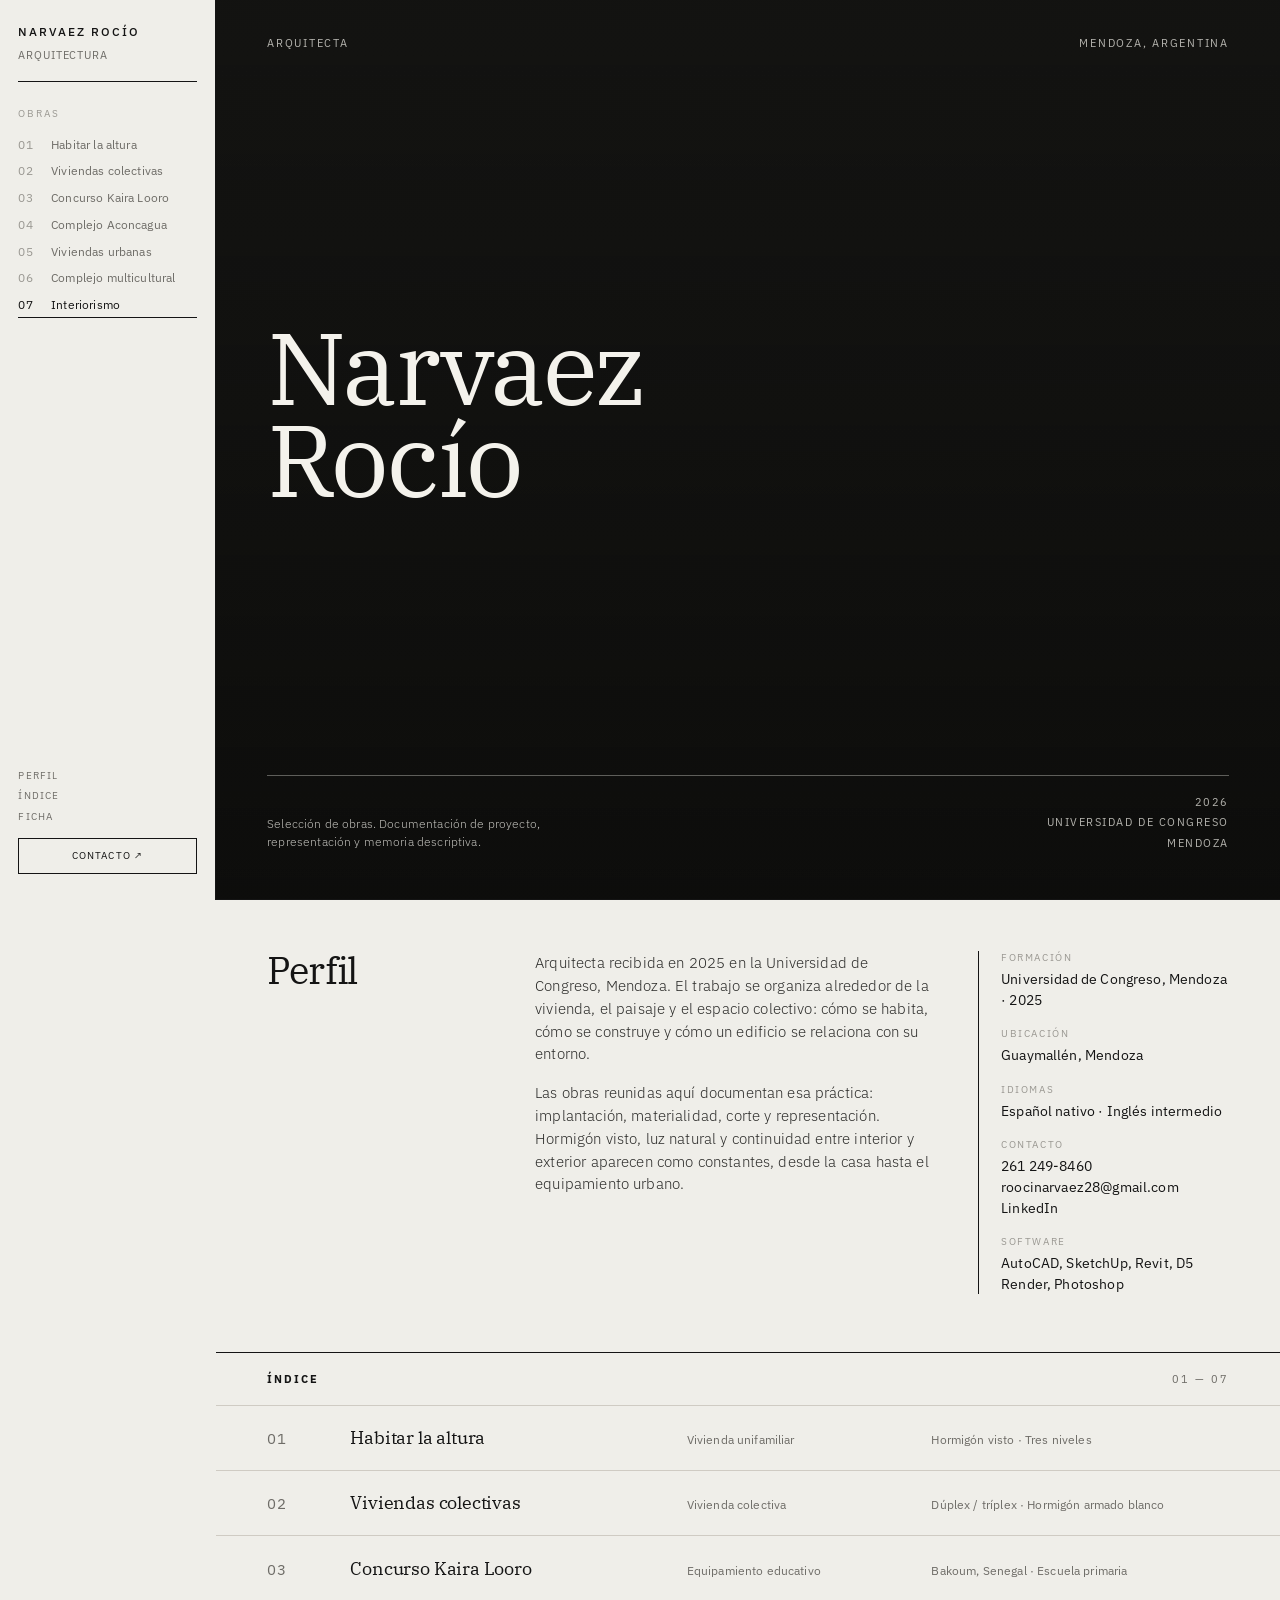
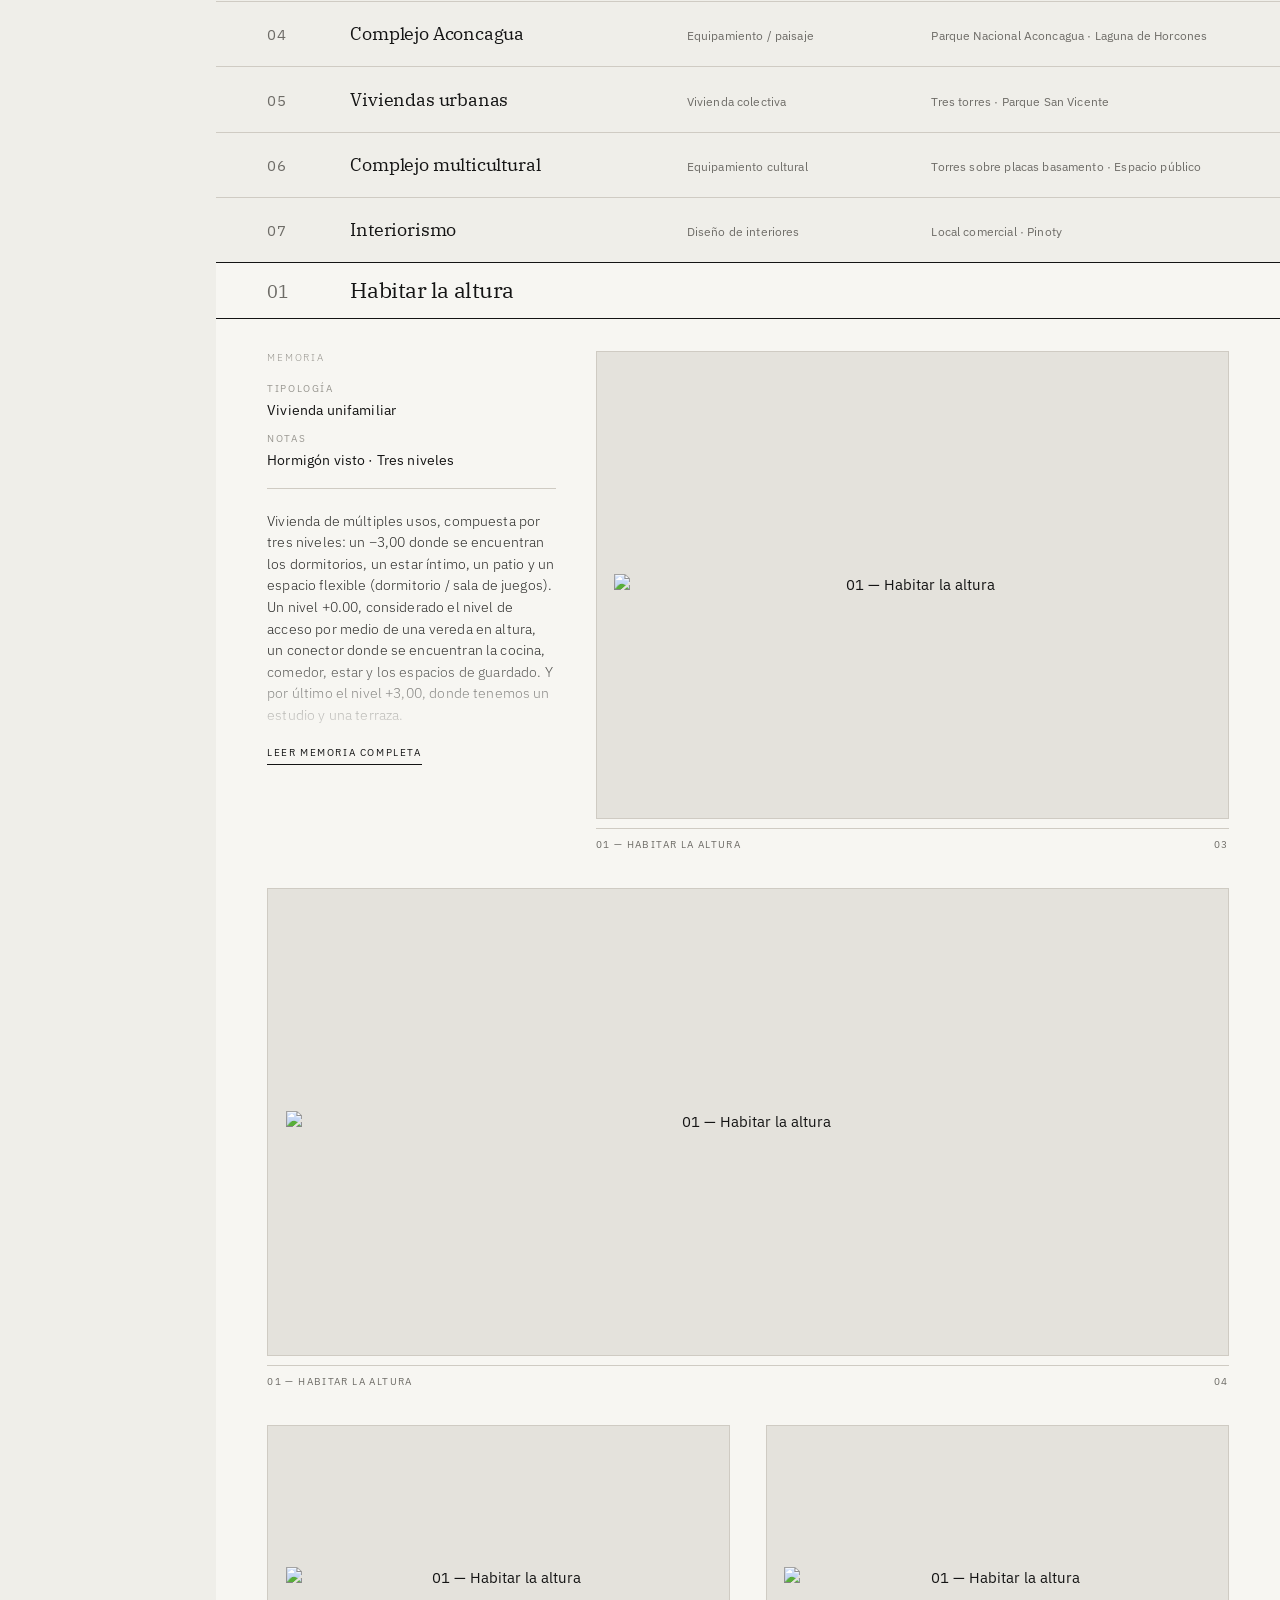
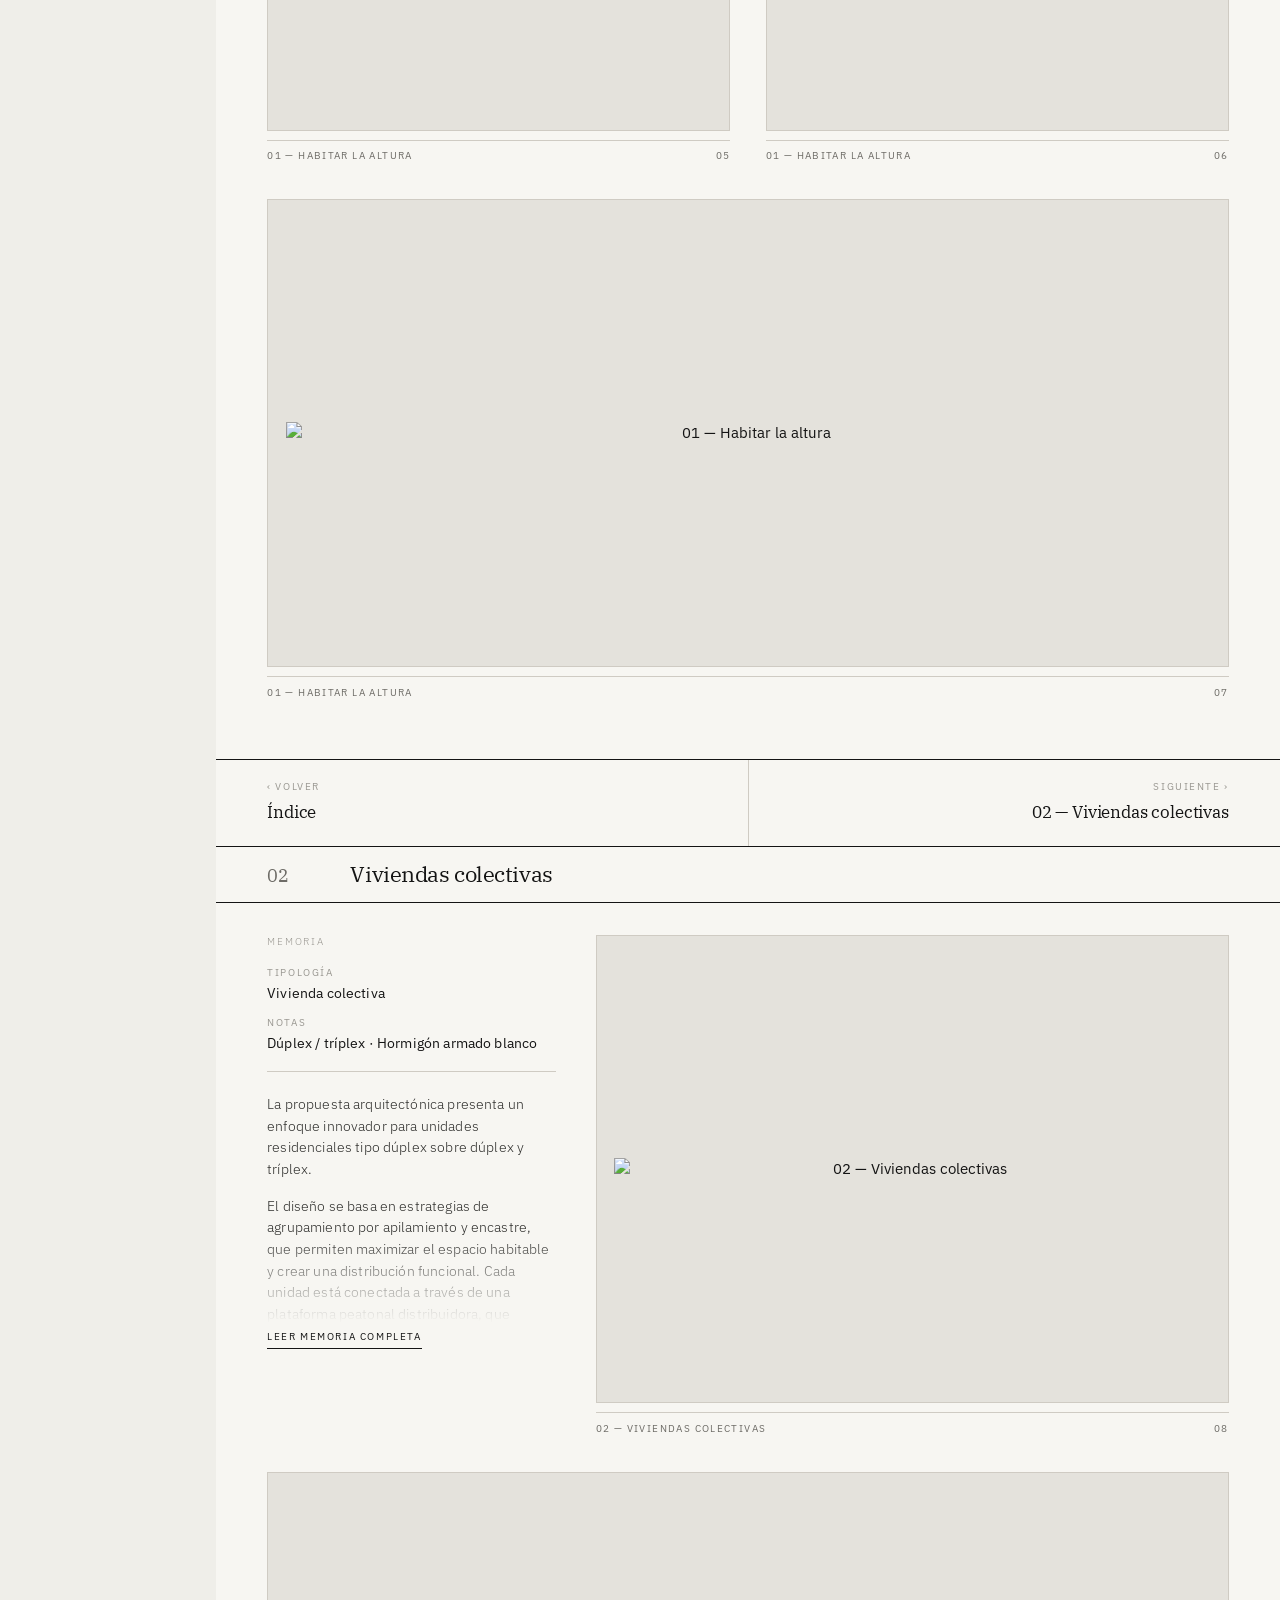
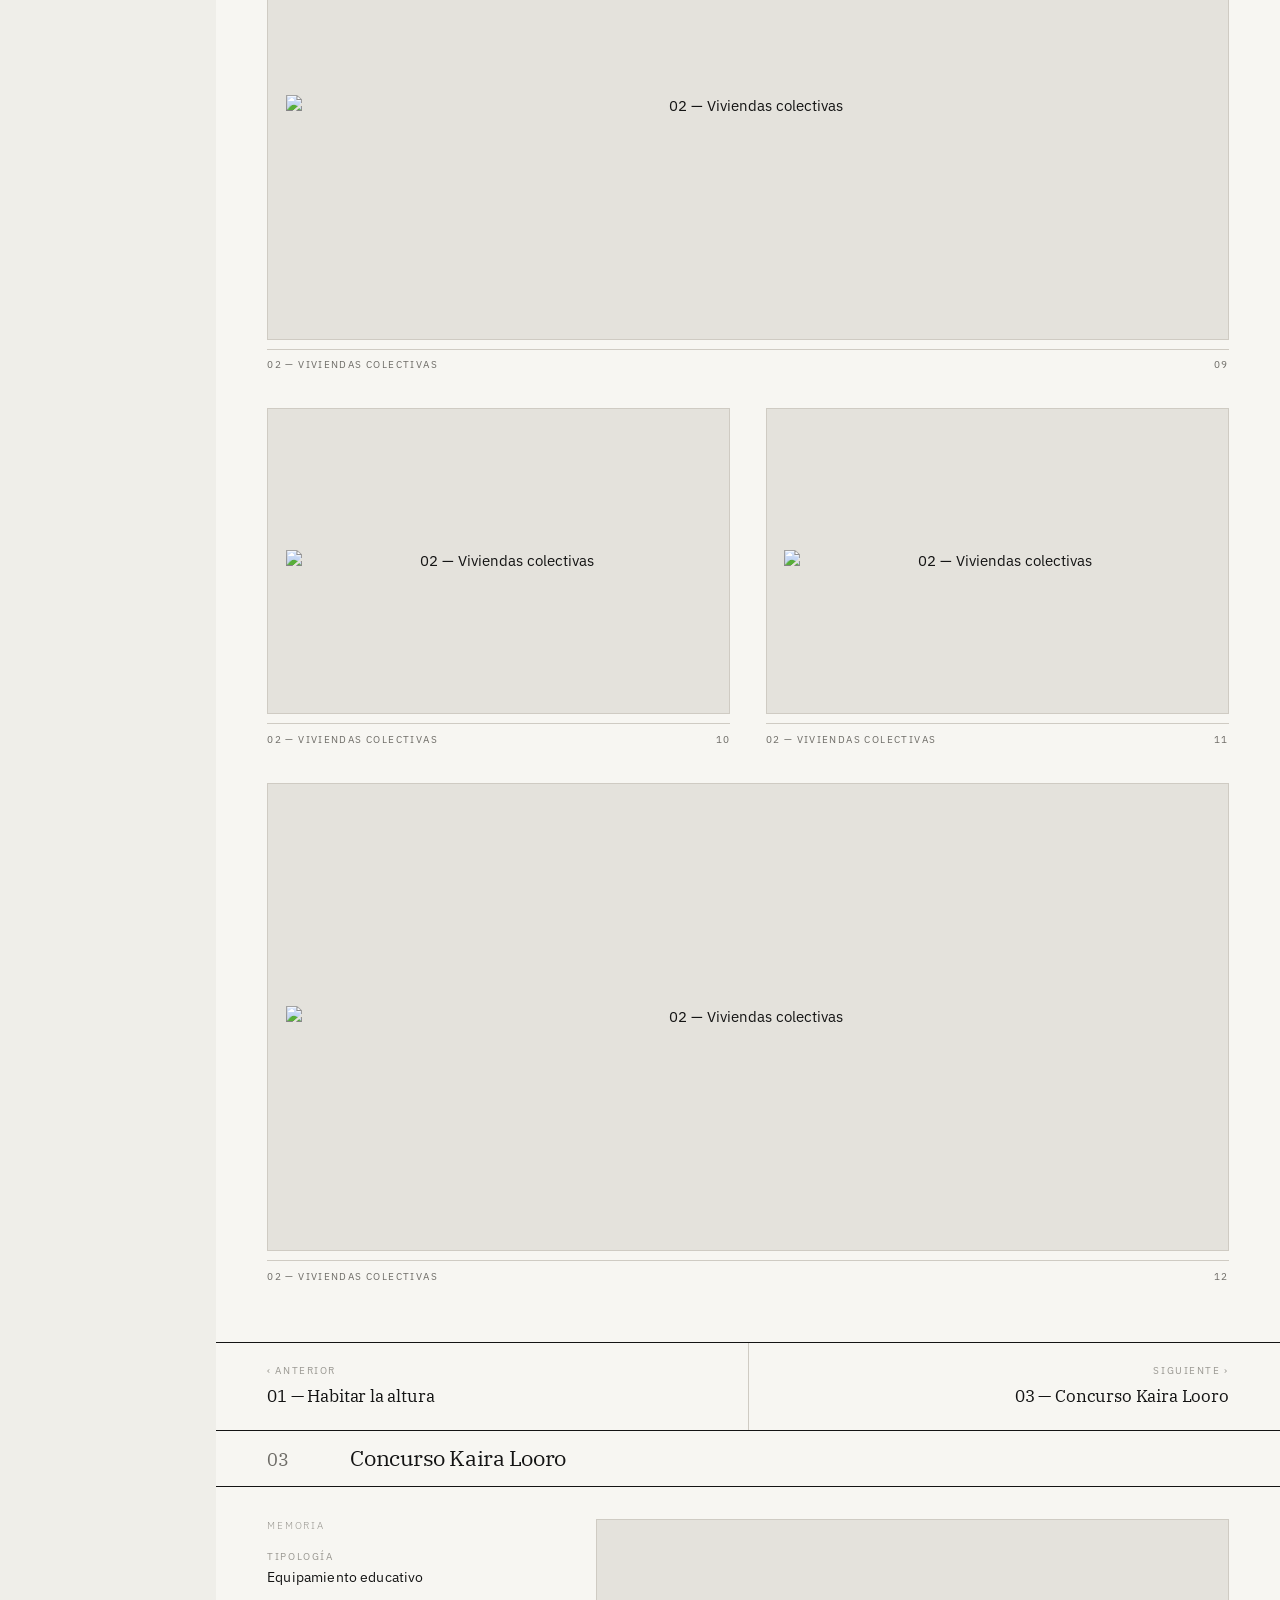
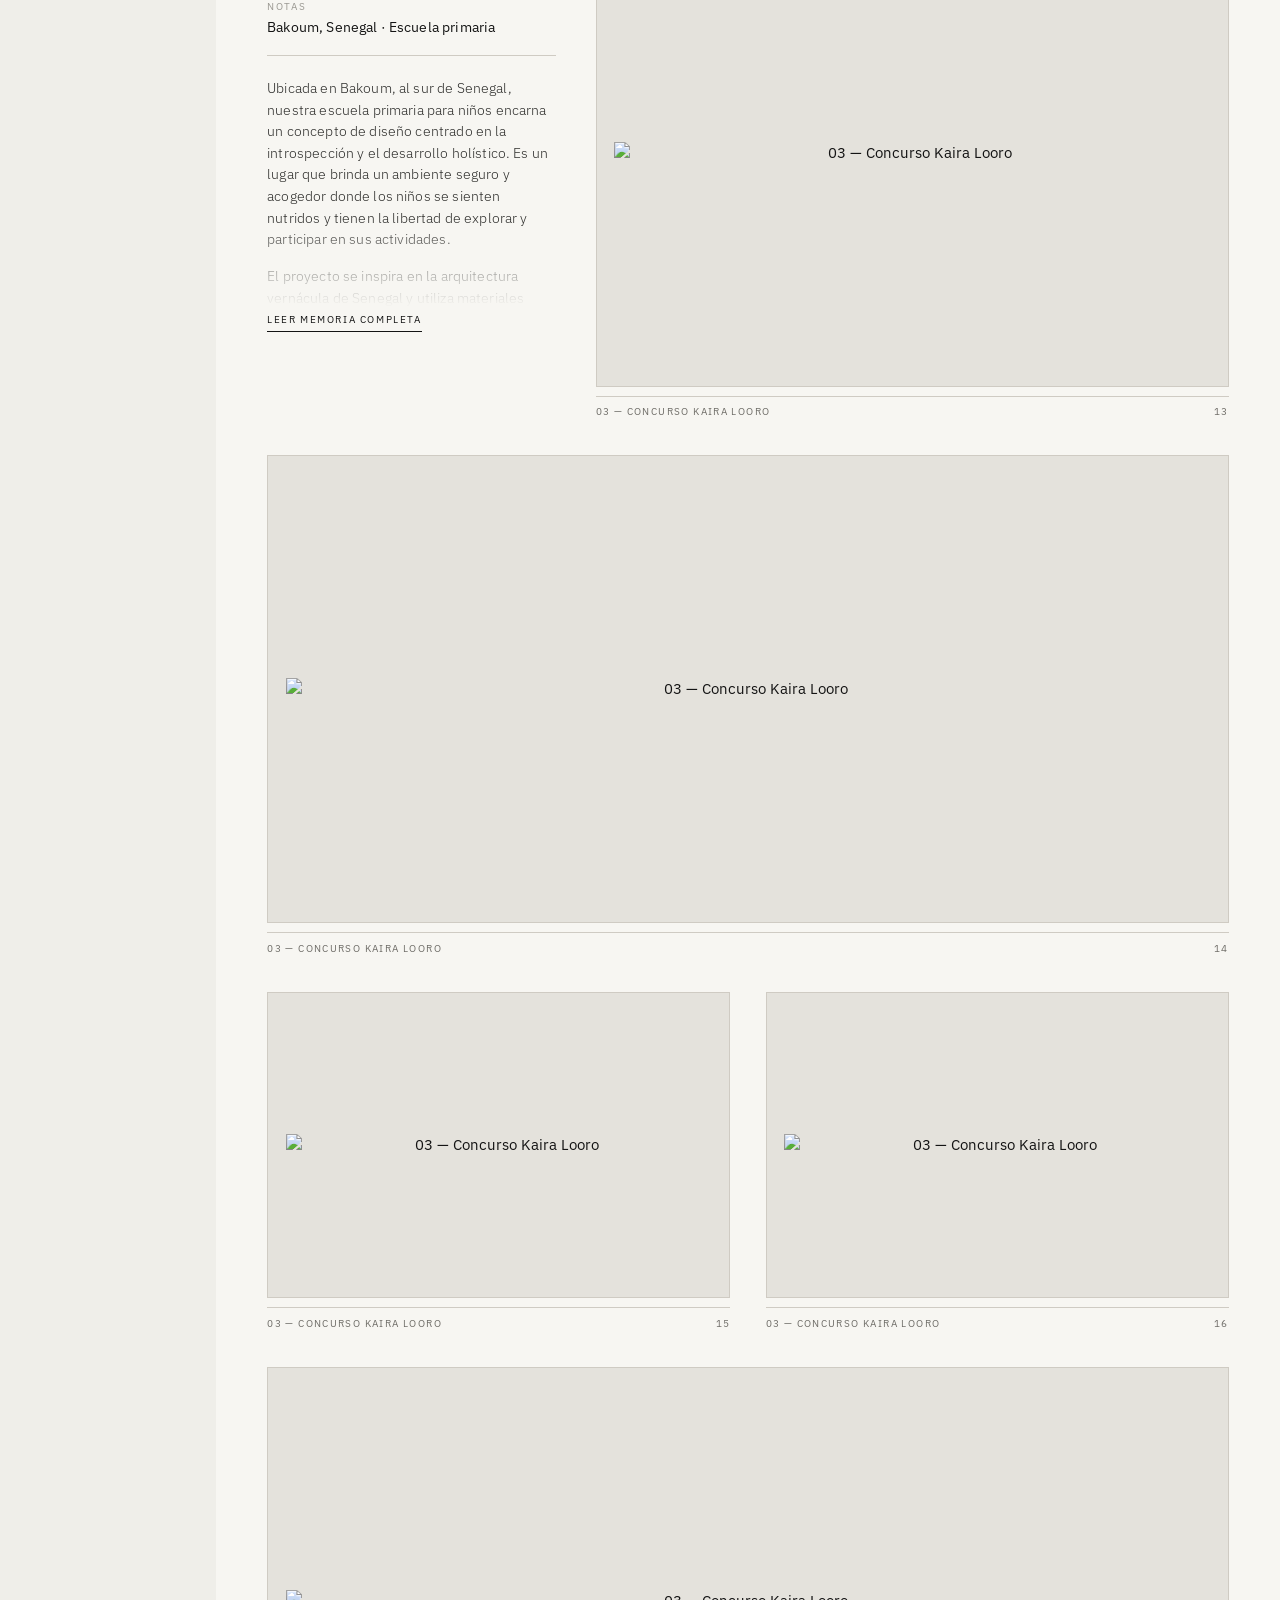
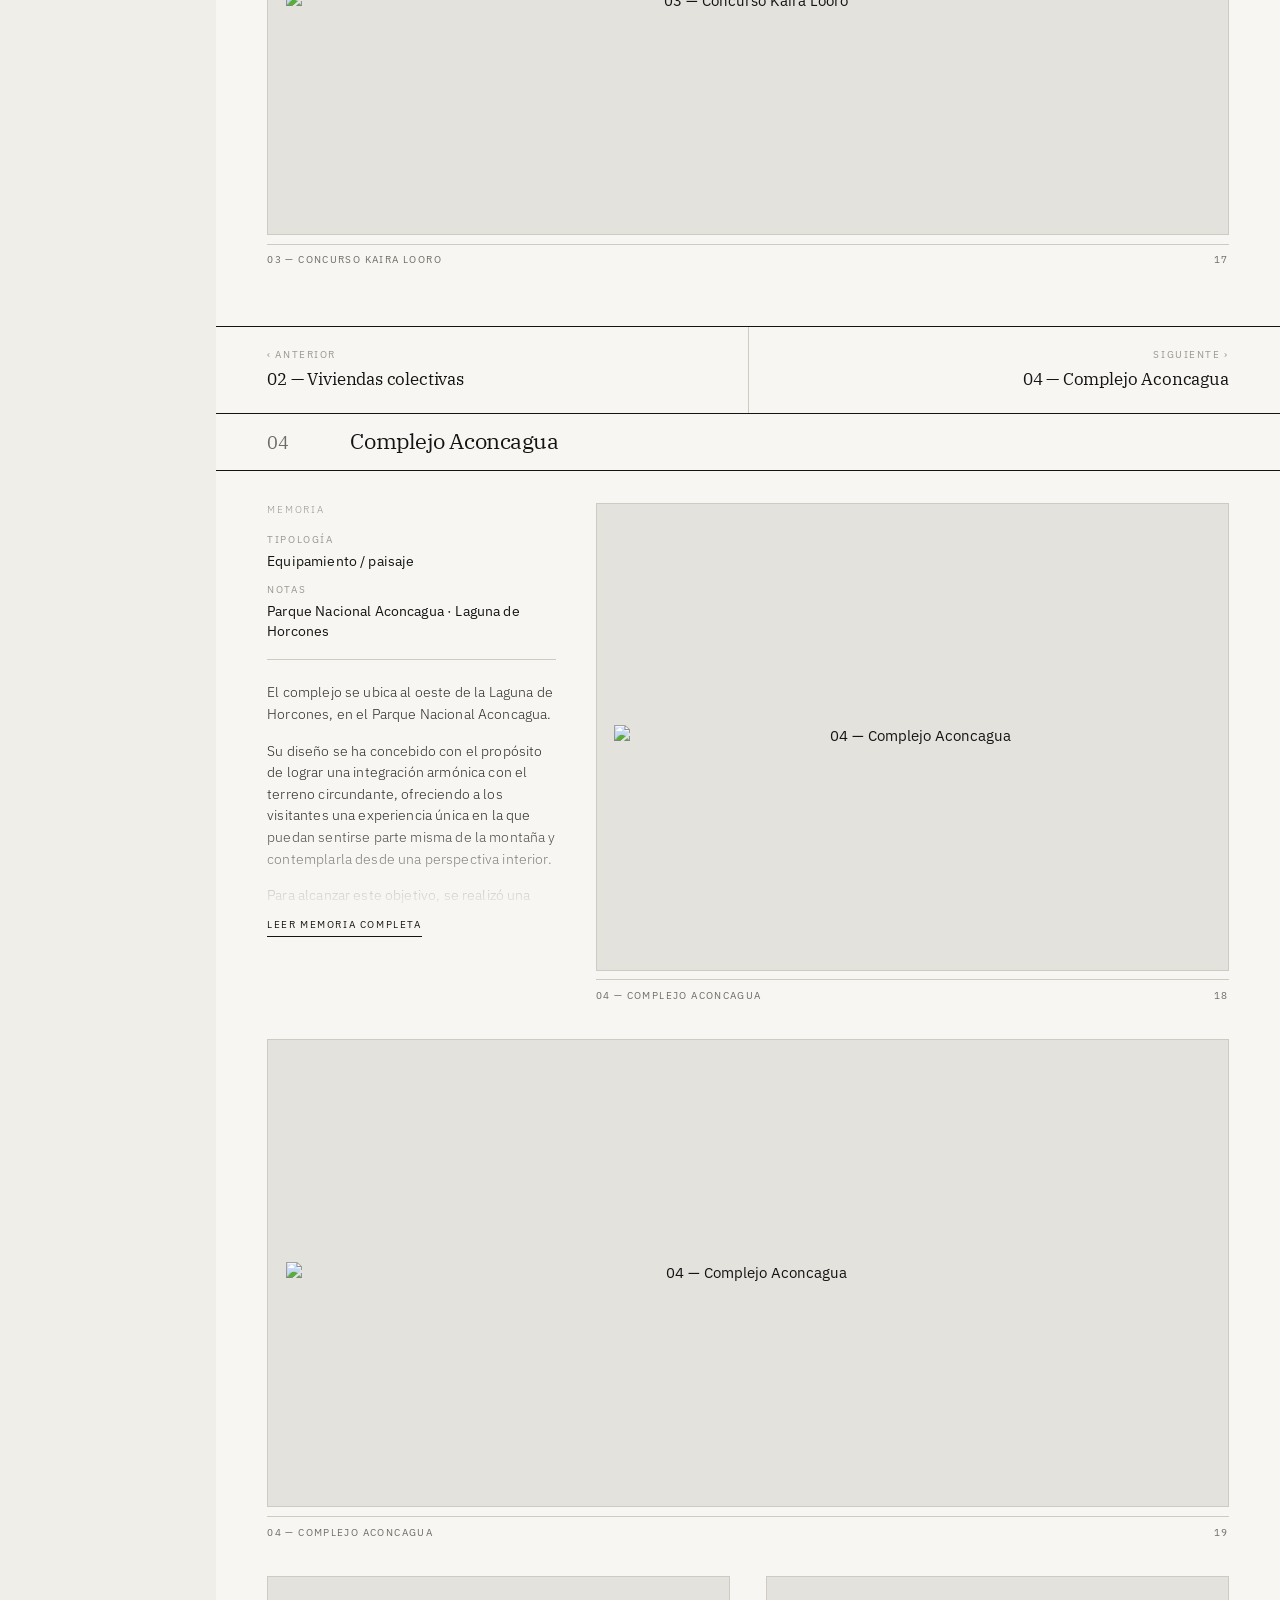
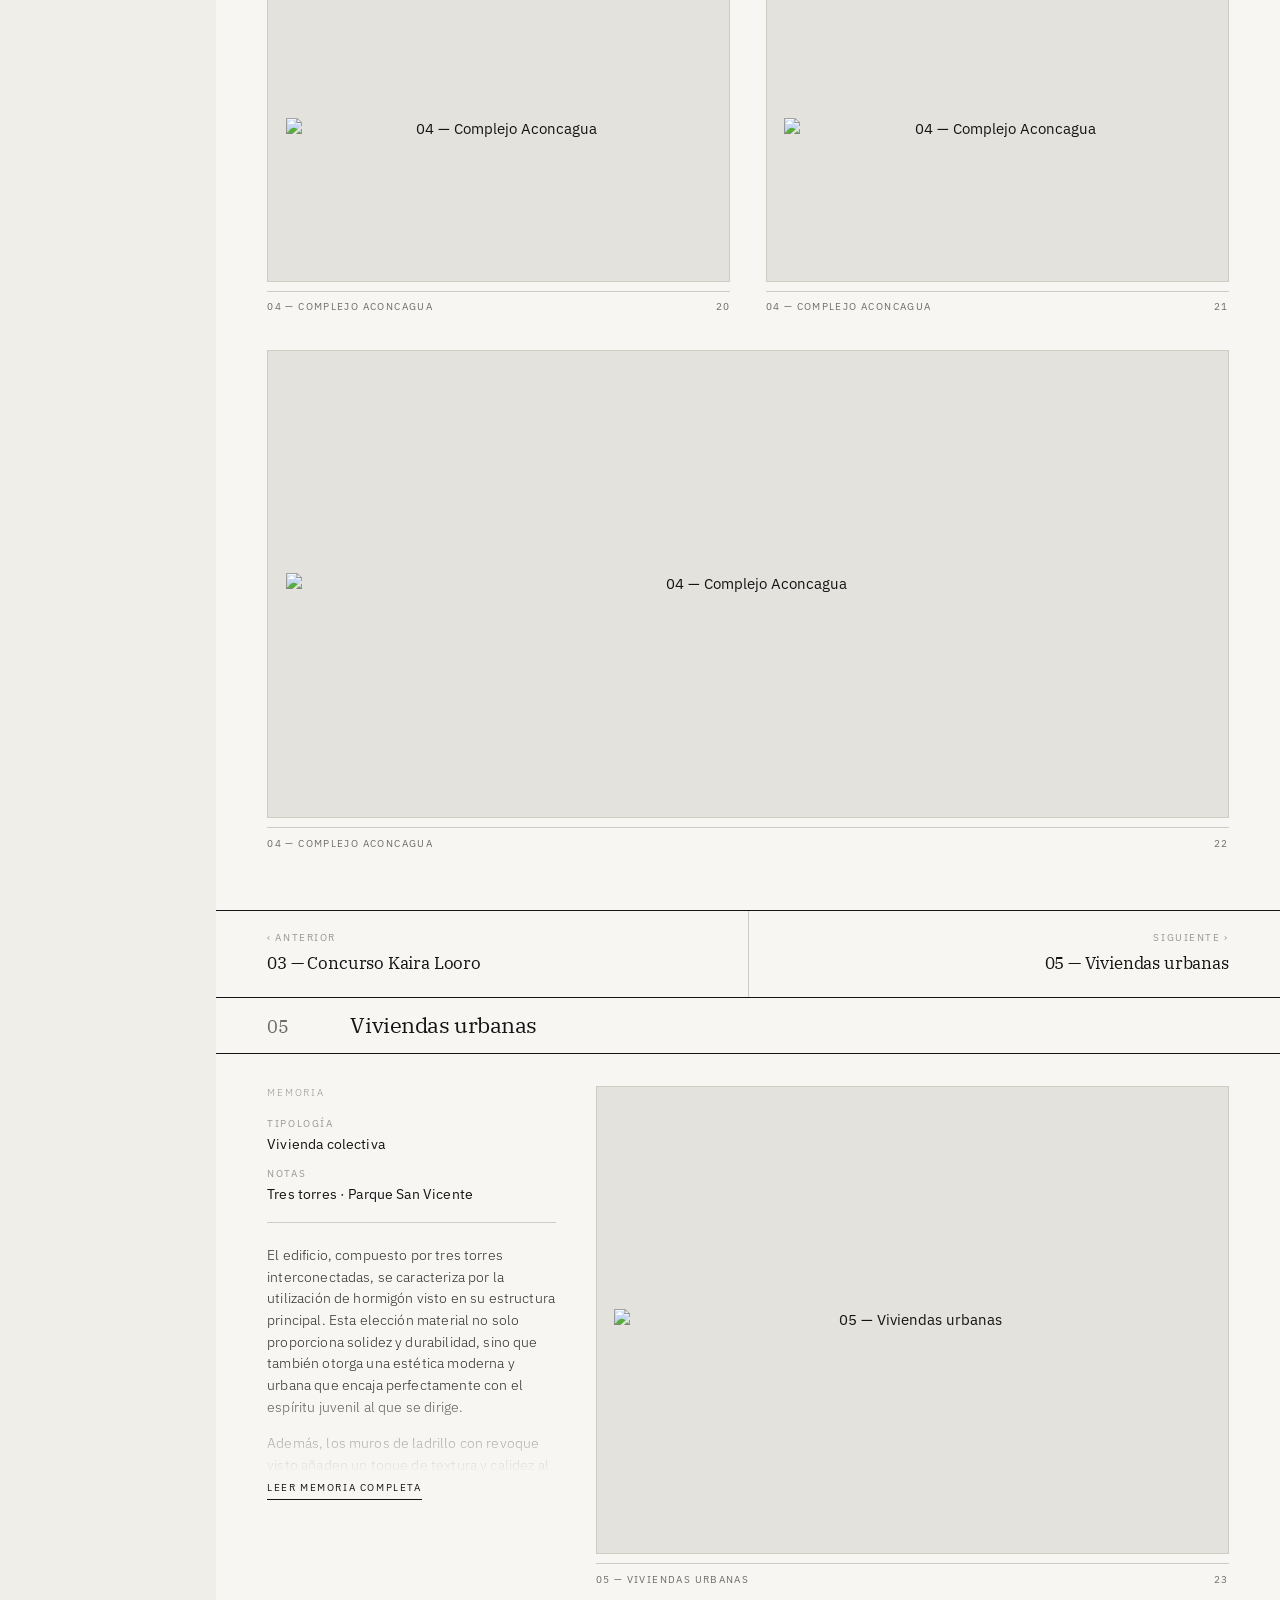
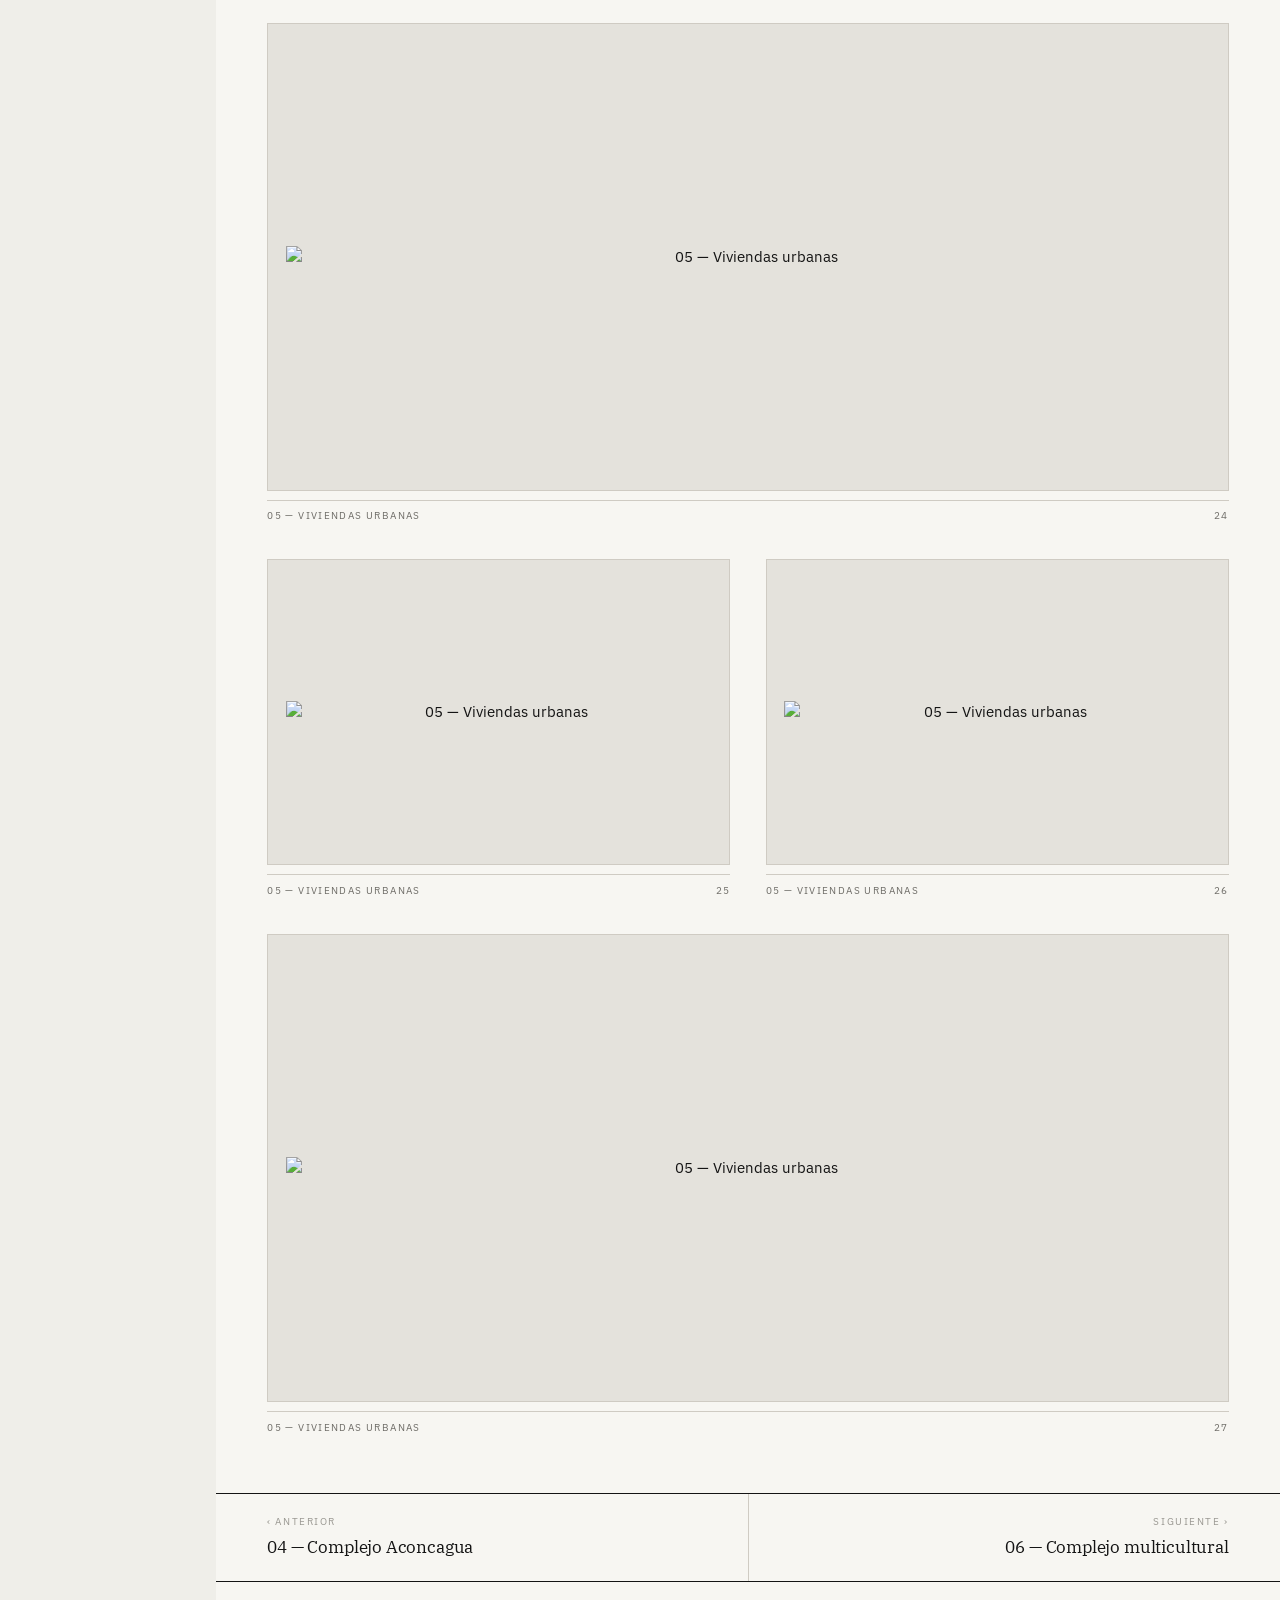
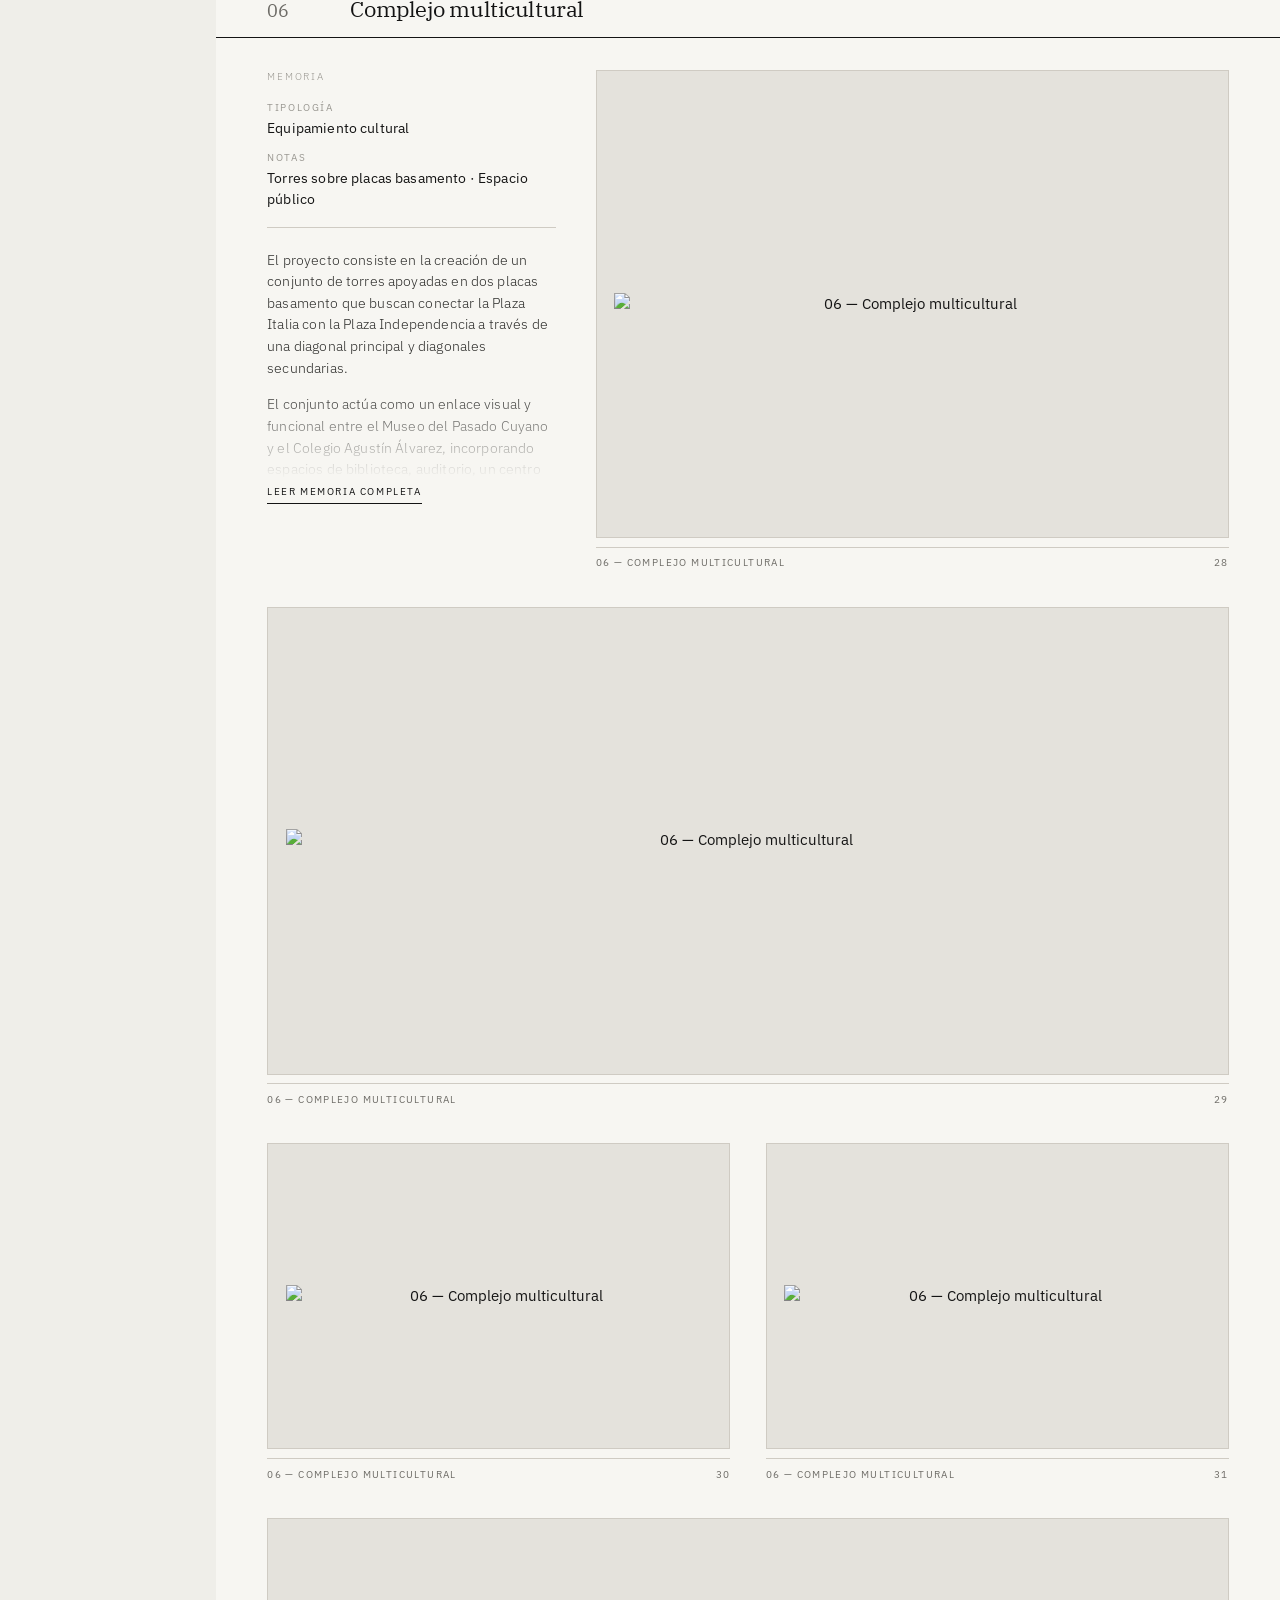
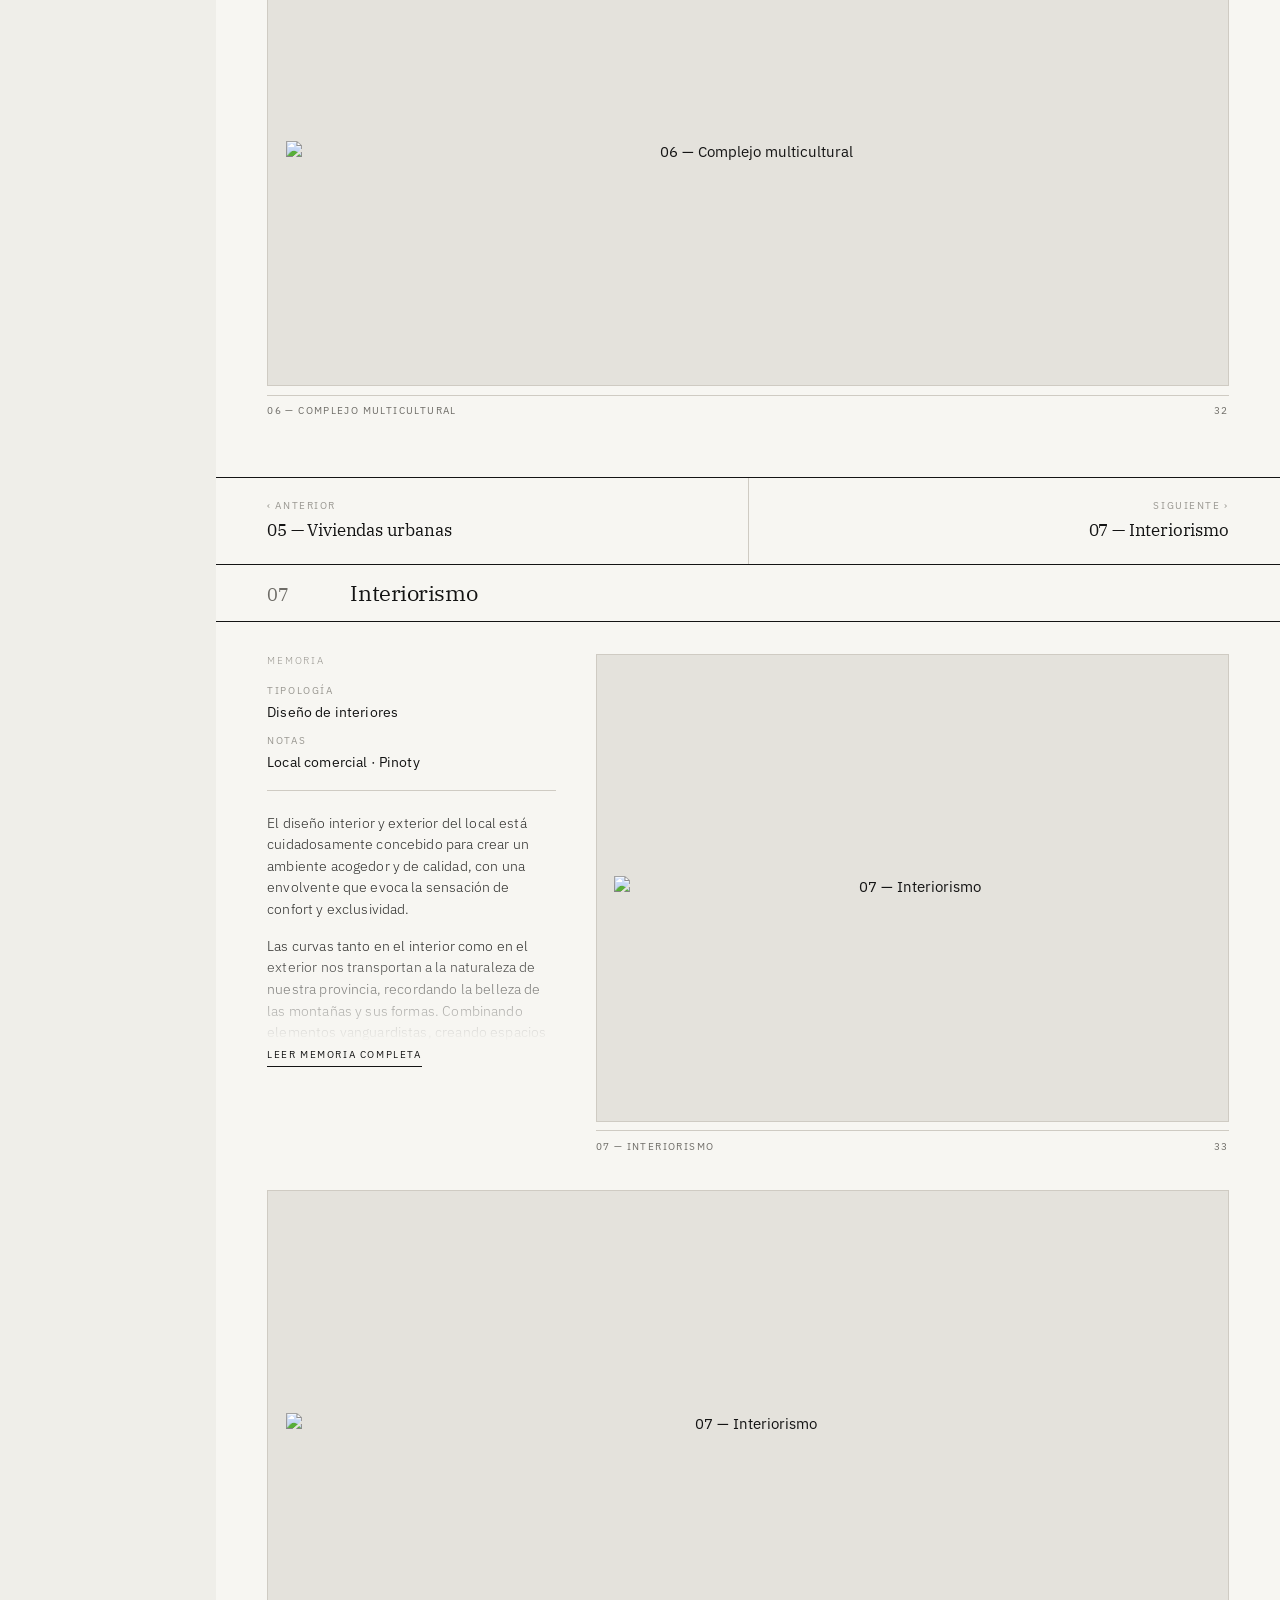
==== commit 4610d7d3: "animacion fade, zoom en imagenes, slider de progreso, anterior/siguiente" ====
--- a/index.html
+++ b/index.html
@@ -4,6 +4,18 @@
 <meta charset="UTF-8">
 <meta name="viewport" content="width=device-width, initial-scale=1, viewport-fit=cover">
 <title>Narvaez Rocío — Portfolio</title>
+<meta name="description" content="Portfolio de Rocío Narvaez, arquitecta. Selección de obras: vivienda, paisaje y espacio colectivo. Mendoza, Argentina.">
+<meta name="theme-color" content="#efeee9">
+<link rel="icon" type="image/svg+xml" href="/assets/favicon.svg">
+<meta property="og:type" content="website">
+<meta property="og:locale" content="es_AR">
+<meta property="og:title" content="Narvaez Rocío — Portfolio">
+<meta property="og:description" content="Arquitecta. Selección de obras: vivienda, paisaje y espacio colectivo.">
+<!-- TODO: reemplazar por la URL absoluta cuando tengas el dominio, ej. https://tu-dominio.vercel.app/assets/og.jpg -->
+<meta property="og:image" content="/assets/og.jpg">
+<meta property="og:image:width" content="1200">
+<meta property="og:image:height" content="630">
+<meta name="twitter:card" content="summary_large_image">
 <link rel="preconnect" href="https://fonts.googleapis.com">
 <link rel="preconnect" href="https://fonts.gstatic.com" crossorigin>
 <link href="https://fonts.googleapis.com/css2?family=IBM+Plex+Sans:ital,wght@0,300;0,400;0,500;1,300;1,400&family=IBM+Plex+Serif:ital,wght@0,400;0,500;1,400&display=swap" rel="stylesheet">
@@ -30,6 +42,7 @@
     <a href="#perfil">Perfil</a>
     <a href="#indice">Índice</a>
     <a href="#colophon">Ficha</a>
+    <a class="side-cta" href="mailto:roocinarvaez28@gmail.com">Contacto ↗</a>
   </div>
 </aside>
 
@@ -621,8 +634,13 @@
 </main>
 <div class="lb" id="lb" hidden>
   <button class="lb-close" type="button" id="lbClose">Cerrar</button>
+  <div class="lb-tools" role="group" aria-label="Zoom">
+    <button type="button" id="lbZoomOut" aria-label="Alejar">−</button>
+    <button type="button" id="lbZoomReset" aria-label="Ajustar a pantalla">Ajustar</button>
+    <button type="button" id="lbZoomIn" aria-label="Acercar">+</button>
+  </div>
   <button class="lb-prev" type="button" id="lbPrev">‹ Anterior</button>
-  <img id="lbImg" alt="">
+  <img id="lbImg" alt="" draggable="false">
   <button class="lb-next" type="button" id="lbNext">Siguiente ›</button>
   <div class="lb-cap" id="lbCap"></div>
 </div>
--- a/css/styles.css
+++ b/css/styles.css
@@ -496,3 +496,173 @@
     padding-bottom: calc(2.6rem + env(safe-area-inset-bottom));
   }
 }
+
+/* =========================================================
+   Mejoras de navegación y experiencia
+   ========================================================= */
+
+/* Barra de progreso de lectura */
+.progress {
+  position: fixed; top: 0; left: var(--sidebar); right: 0;
+  height: 2px;
+  background: var(--fg);
+  transform-origin: 0 50%;
+  transform: scaleX(0);
+  z-index: 50;
+  pointer-events: none;
+}
+
+/* Obra activa más marcada en el sidebar */
+.side-nav a { transition: color .2s, border-color .2s; }
+.side-nav a.is-active { border-bottom-color: var(--fg); }
+
+/* Botón de contacto en el sidebar */
+.side-foot .side-cta {
+  margin-top: .5rem;
+  padding: .6rem .7rem;
+  border: 1px solid var(--fg);
+  color: var(--fg);
+  text-align: center;
+  transition: background .2s, color .2s;
+}
+.side-foot .side-cta:hover { background: var(--fg); color: var(--bg); }
+
+/* Aparición suave (solo si hay JS y no se pidió reducir movimiento) */
+.js .reveal {
+  opacity: 0;
+  transform: translateY(14px);
+  transition: opacity .7s ease, transform .7s ease;
+}
+.js .reveal.in { opacity: 1; transform: none; }
+
+/* Memoria plegable */
+.p-body.is-clamped:not(.is-open) {
+  max-height: 230px;
+  overflow: hidden;
+  -webkit-mask-image: linear-gradient(#000 62%, transparent);
+          mask-image: linear-gradient(#000 62%, transparent);
+}
+.p-toggle {
+  margin-top: .2rem;
+  font-size: .62rem;
+  letter-spacing: .16em;
+  text-transform: uppercase;
+  color: var(--fg);
+  border-bottom: 1px solid var(--fg);
+  padding: .2rem 0;
+}
+.p-toggle[hidden] { display: none; }
+.p-toggle:hover { color: var(--muted); border-color: var(--muted); }
+.p-toggle:focus-visible, .p-next a:focus-visible, .side-cta:focus-visible {
+  outline: 1px solid var(--fg);
+  outline-offset: 3px;
+}
+
+/* Ritmo visual: lámina ancha, luego dos; vuelve a empezar */
+.p-plates { grid-template-columns: repeat(2, minmax(0, 1fr)); }
+.p-plates .plate:nth-child(3n+1),
+.p-plates .plate:last-child:nth-child(3n+2) { grid-column: 1 / -1; }
+.p-plates .plate:not(:nth-child(3n+1)):not(:last-child:nth-child(3n+2)) .plate-frame {
+  min-height: 34vh;
+}
+.p-plates .plate:not(:nth-child(3n+1)):not(:last-child:nth-child(3n+2)) .plate-frame img {
+  max-height: 58vh;
+}
+
+/* Anterior / siguiente obra */
+.p-next {
+  display: grid;
+  grid-template-columns: 1fr 1fr;
+  margin-top: 2.2rem;
+  border-top: 1px solid var(--fg);
+}
+.p-next a {
+  display: grid; gap: .3rem;
+  padding: 1.3rem 3.2rem;
+  transition: background .2s;
+}
+.p-next a:hover { background: var(--panel); }
+.p-next .next { text-align: right; border-left: 1px solid var(--hair); }
+.p-next small {
+  font-size: .62rem;
+  letter-spacing: .16em;
+  text-transform: uppercase;
+  color: var(--soft);
+}
+.p-next span {
+  font-family: "IBM Plex Serif", serif;
+  font-size: 1.05rem;
+  letter-spacing: -.01em;
+}
+.project { padding-bottom: 0; }
+
+/* Vista previa flotante del índice (solo mouse) */
+.idx-preview {
+  position: fixed; top: 0; left: 0;
+  width: 300px;
+  padding: 6px;
+  background: var(--paper);
+  border: 1px solid var(--fg);
+  box-shadow: 0 14px 40px rgba(0,0,0,.18);
+  pointer-events: none;
+  opacity: 0;
+  transition: opacity .18s ease;
+  z-index: 60;
+}
+.idx-preview.is-on { opacity: 1; }
+.idx-preview img { width: 100%; aspect-ratio: 4 / 3; object-fit: cover; }
+
+/* Lightbox: zoom */
+.lb { overflow: hidden; overscroll-behavior: contain; }
+.lb img {
+  touch-action: none;
+  user-select: none;
+  -webkit-user-drag: none;
+  transform-origin: 50% 50%;
+  will-change: transform;
+  cursor: zoom-in;
+}
+.lb img.anim { transition: transform .22s ease; }
+.lb.is-zoomed img { cursor: grab; }
+.lb.is-dragging.is-zoomed img { cursor: grabbing; }
+.lb-tools {
+  position: absolute;
+  top: 1rem; left: 1.2rem;
+  z-index: 2;
+  display: flex; gap: .2rem;
+}
+.lb-tools button {
+  color: #f4f2ec;
+  font-size: .68rem;
+  letter-spacing: .16em;
+  text-transform: uppercase;
+  padding: .7rem .8rem;
+  min-width: 2.6rem;
+}
+.lb-tools button:hover, .lb-close:hover, .lb-prev:hover, .lb-next:hover { color: #fff; opacity: .8; }
+.lb button:focus-visible { outline: 1px solid #f4f2ec; outline-offset: 2px; }
+
+@media (prefers-reduced-motion: reduce) {
+  html { scroll-behavior: auto; }
+  .js .reveal { opacity: 1; transform: none; transition: none; }
+}
+@media print {
+  .js .reveal { opacity: 1 !important; transform: none !important; }
+  .progress, .idx-preview { display: none; }
+}
+
+@media (max-width: 980px) {
+  .p-plates { grid-template-columns: 1fr; }
+  .p-plates .plate:nth-child(n) { grid-column: auto; }
+  .p-plates .plate:nth-child(n) .plate-frame { min-height: 0; }
+  .p-plates .plate:nth-child(n) .plate-frame img { max-height: none; }
+  .p-next a { padding: 1.1rem 1.4rem; }
+  .p-next span { font-size: .95rem; }
+  .lb-tools {
+    top: calc(.4rem + env(safe-area-inset-top));
+    left: .4rem;
+  }
+  .lb.is-zoomed .lb-prev,
+  .lb.is-zoomed .lb-next,
+  .lb.is-zoomed .lb-cap { opacity: 0; pointer-events: none; }
+}
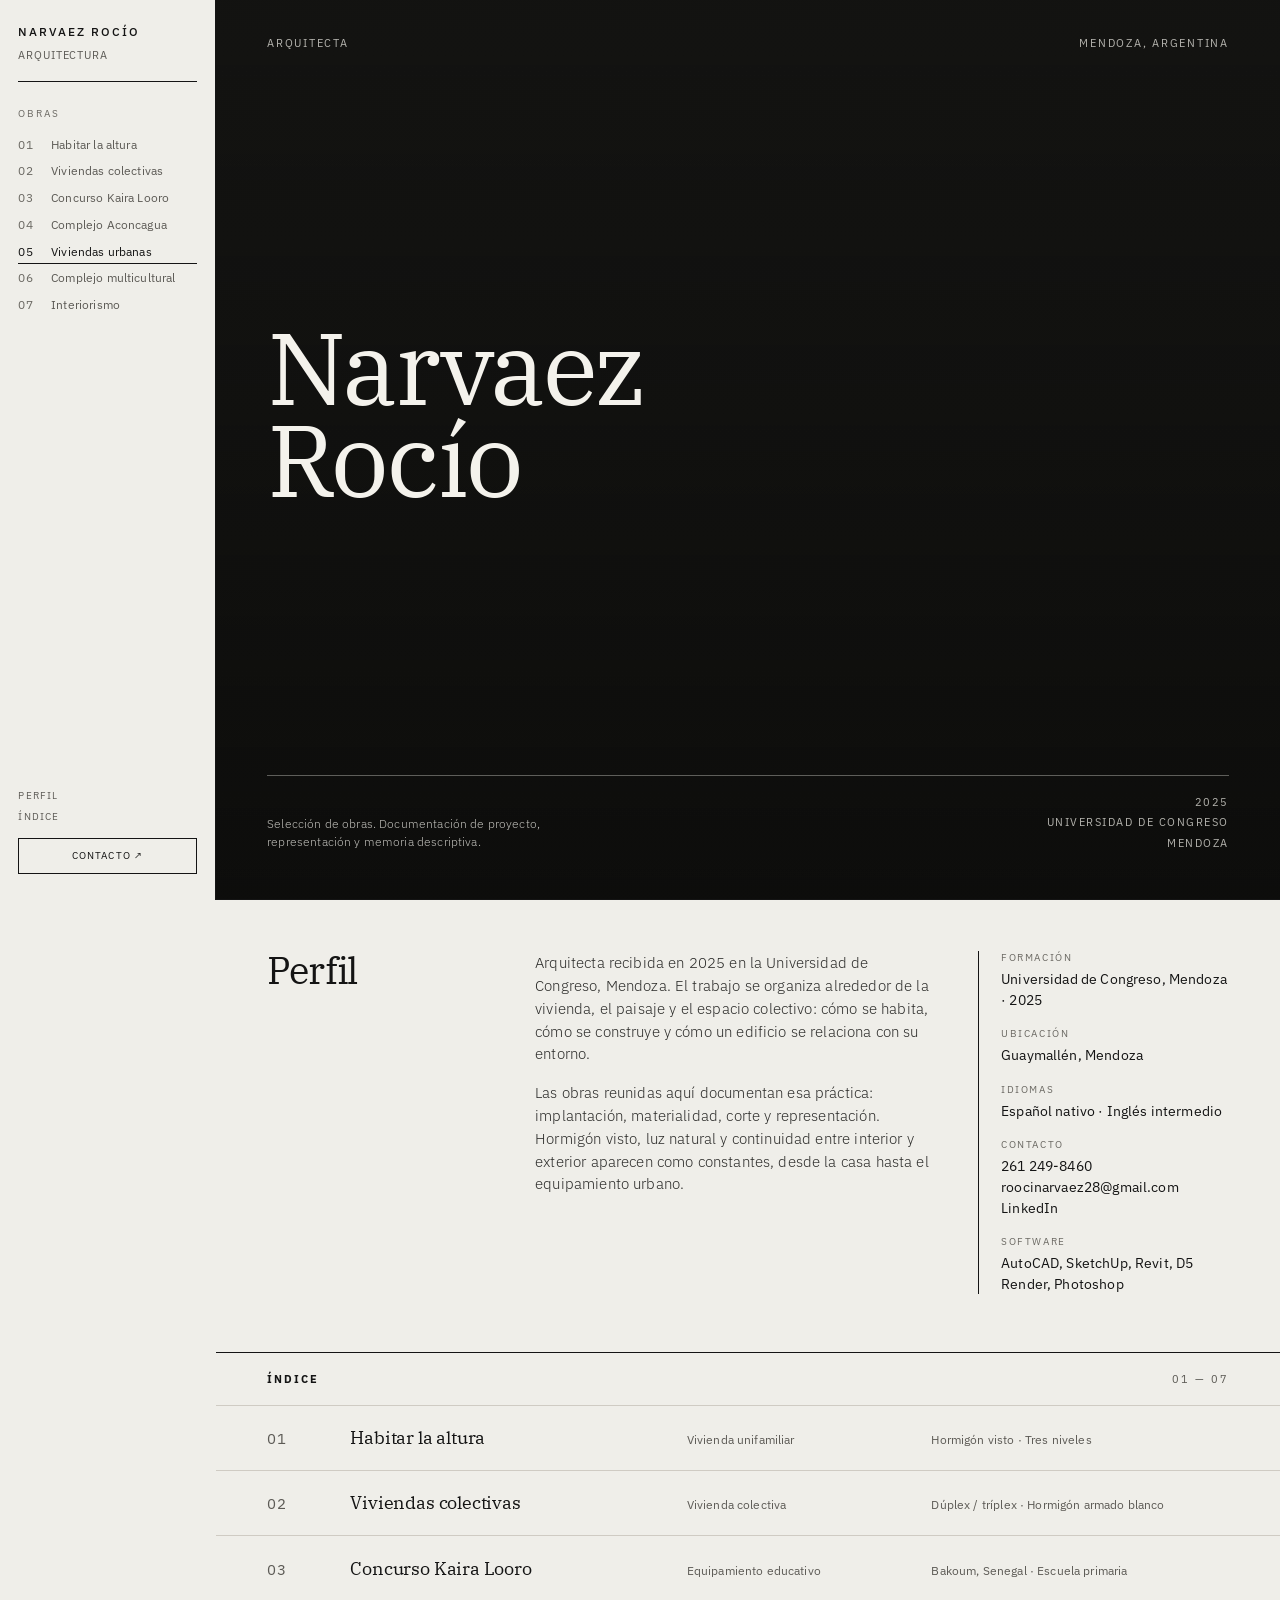
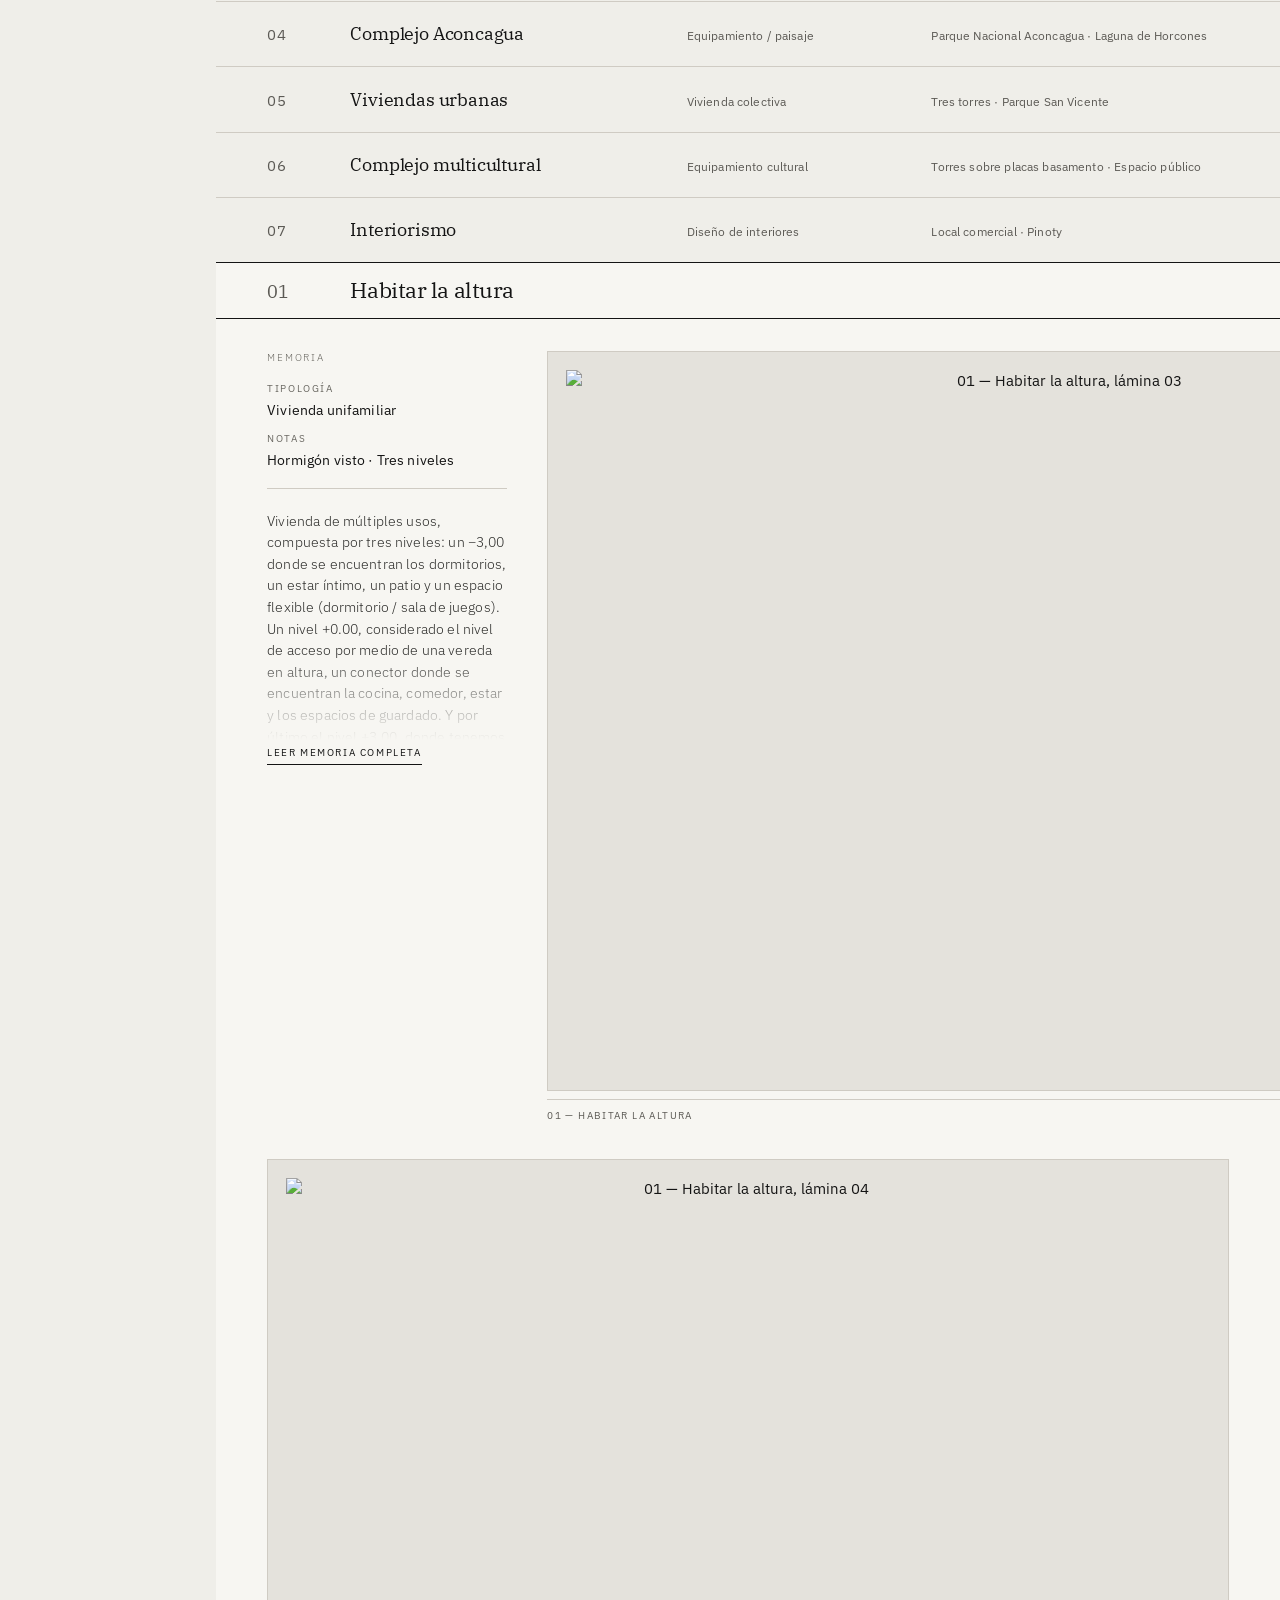
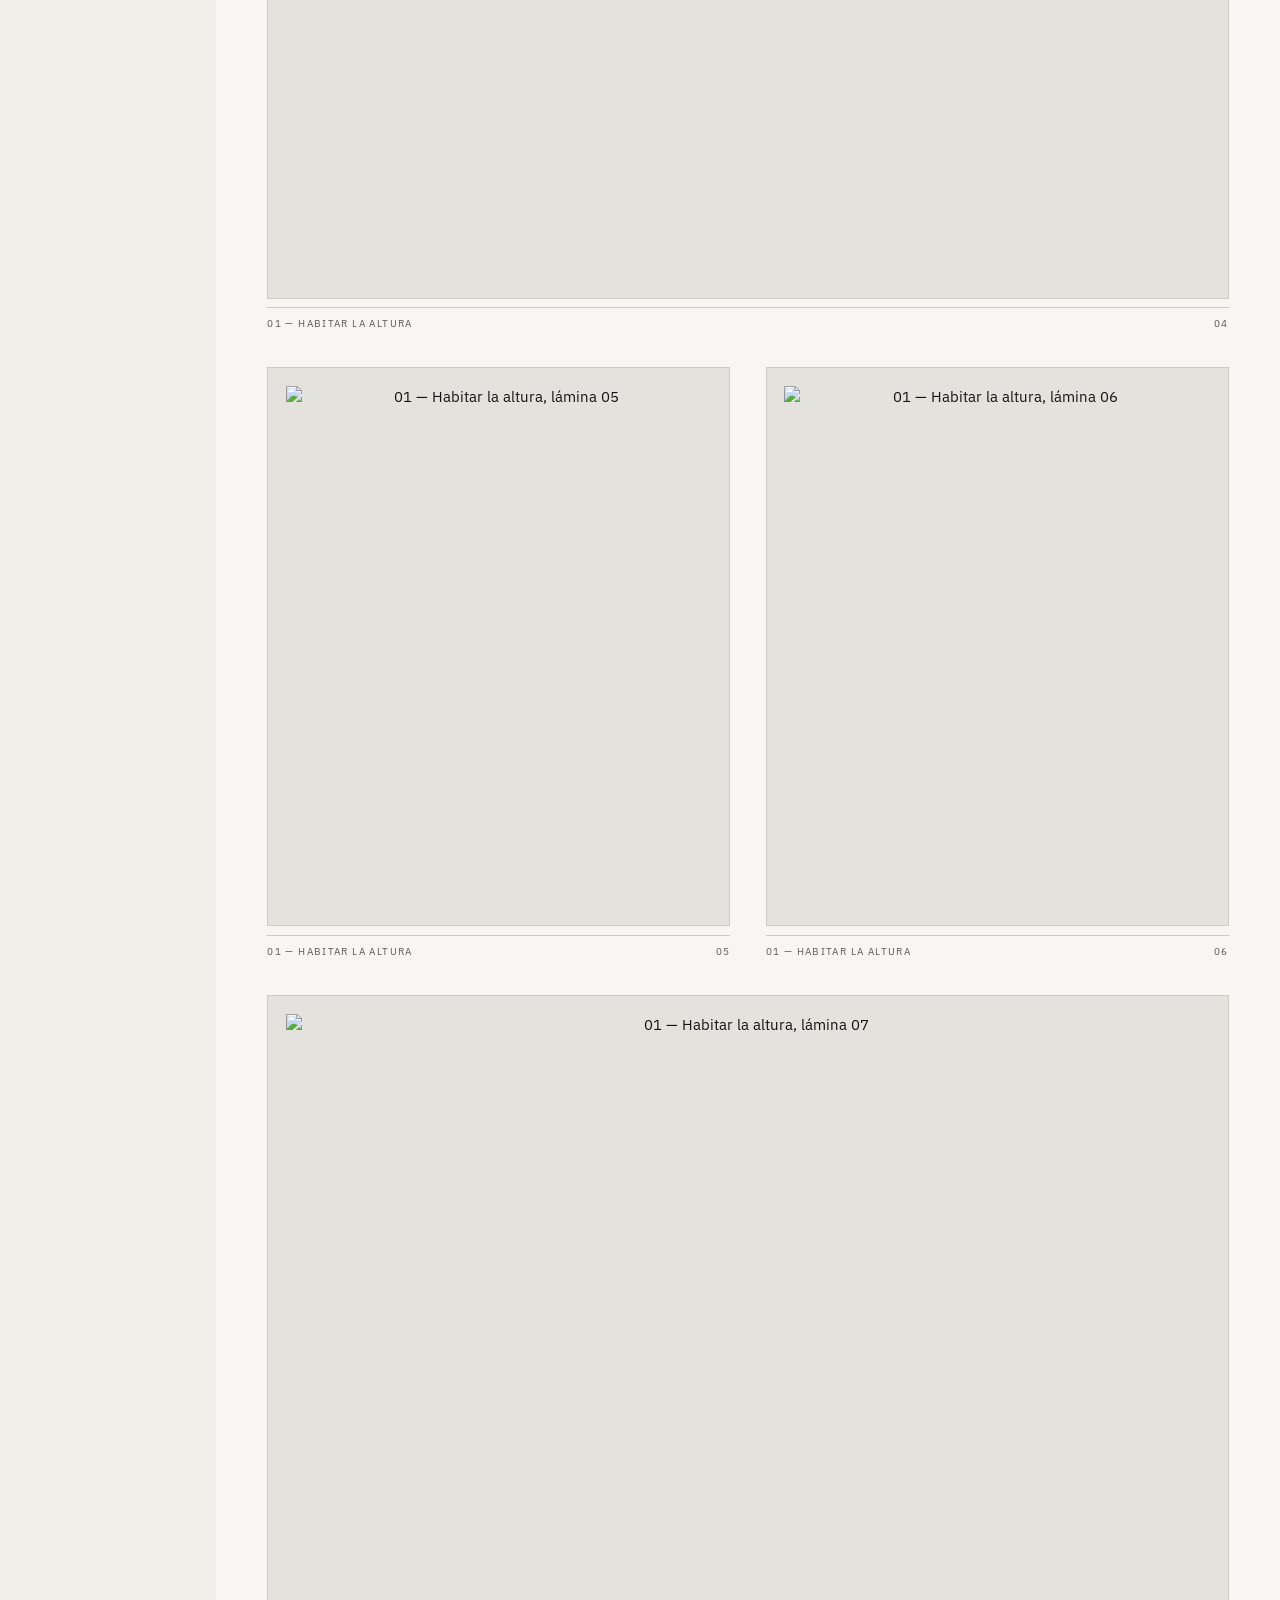
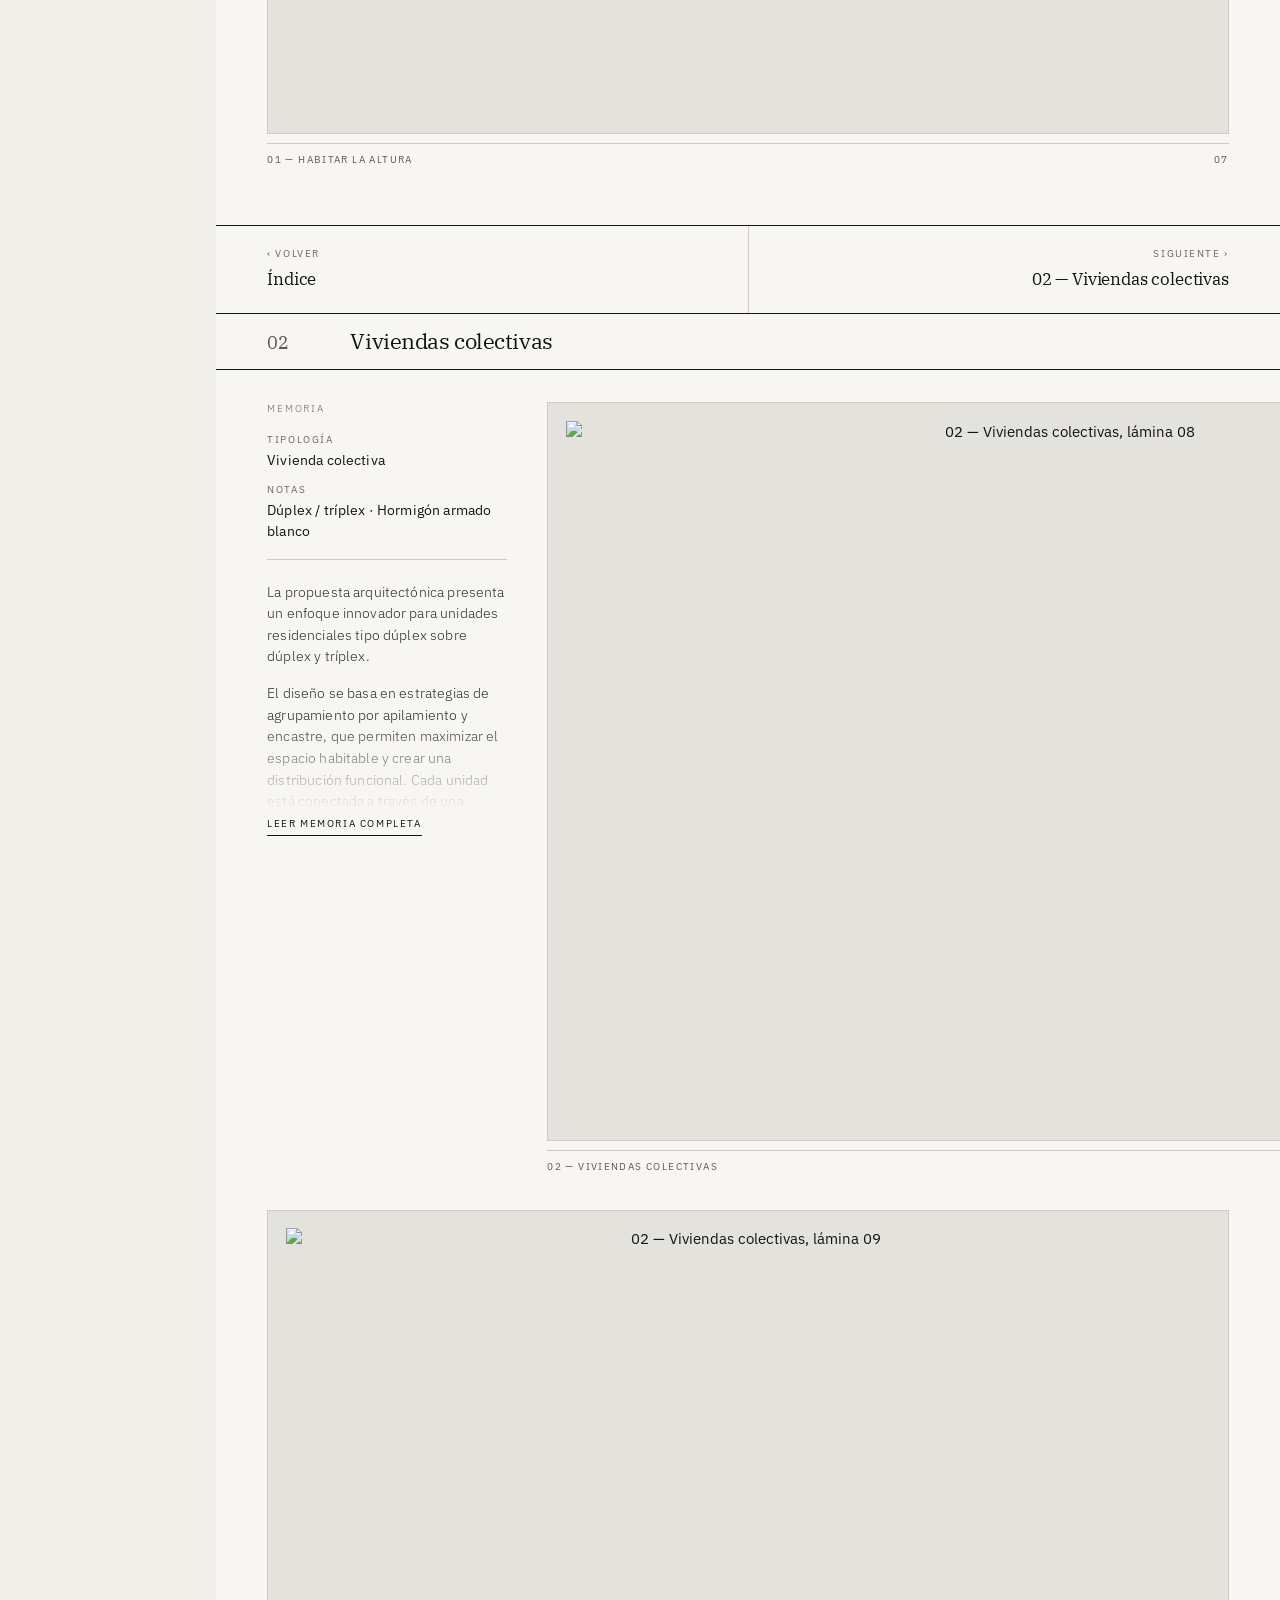
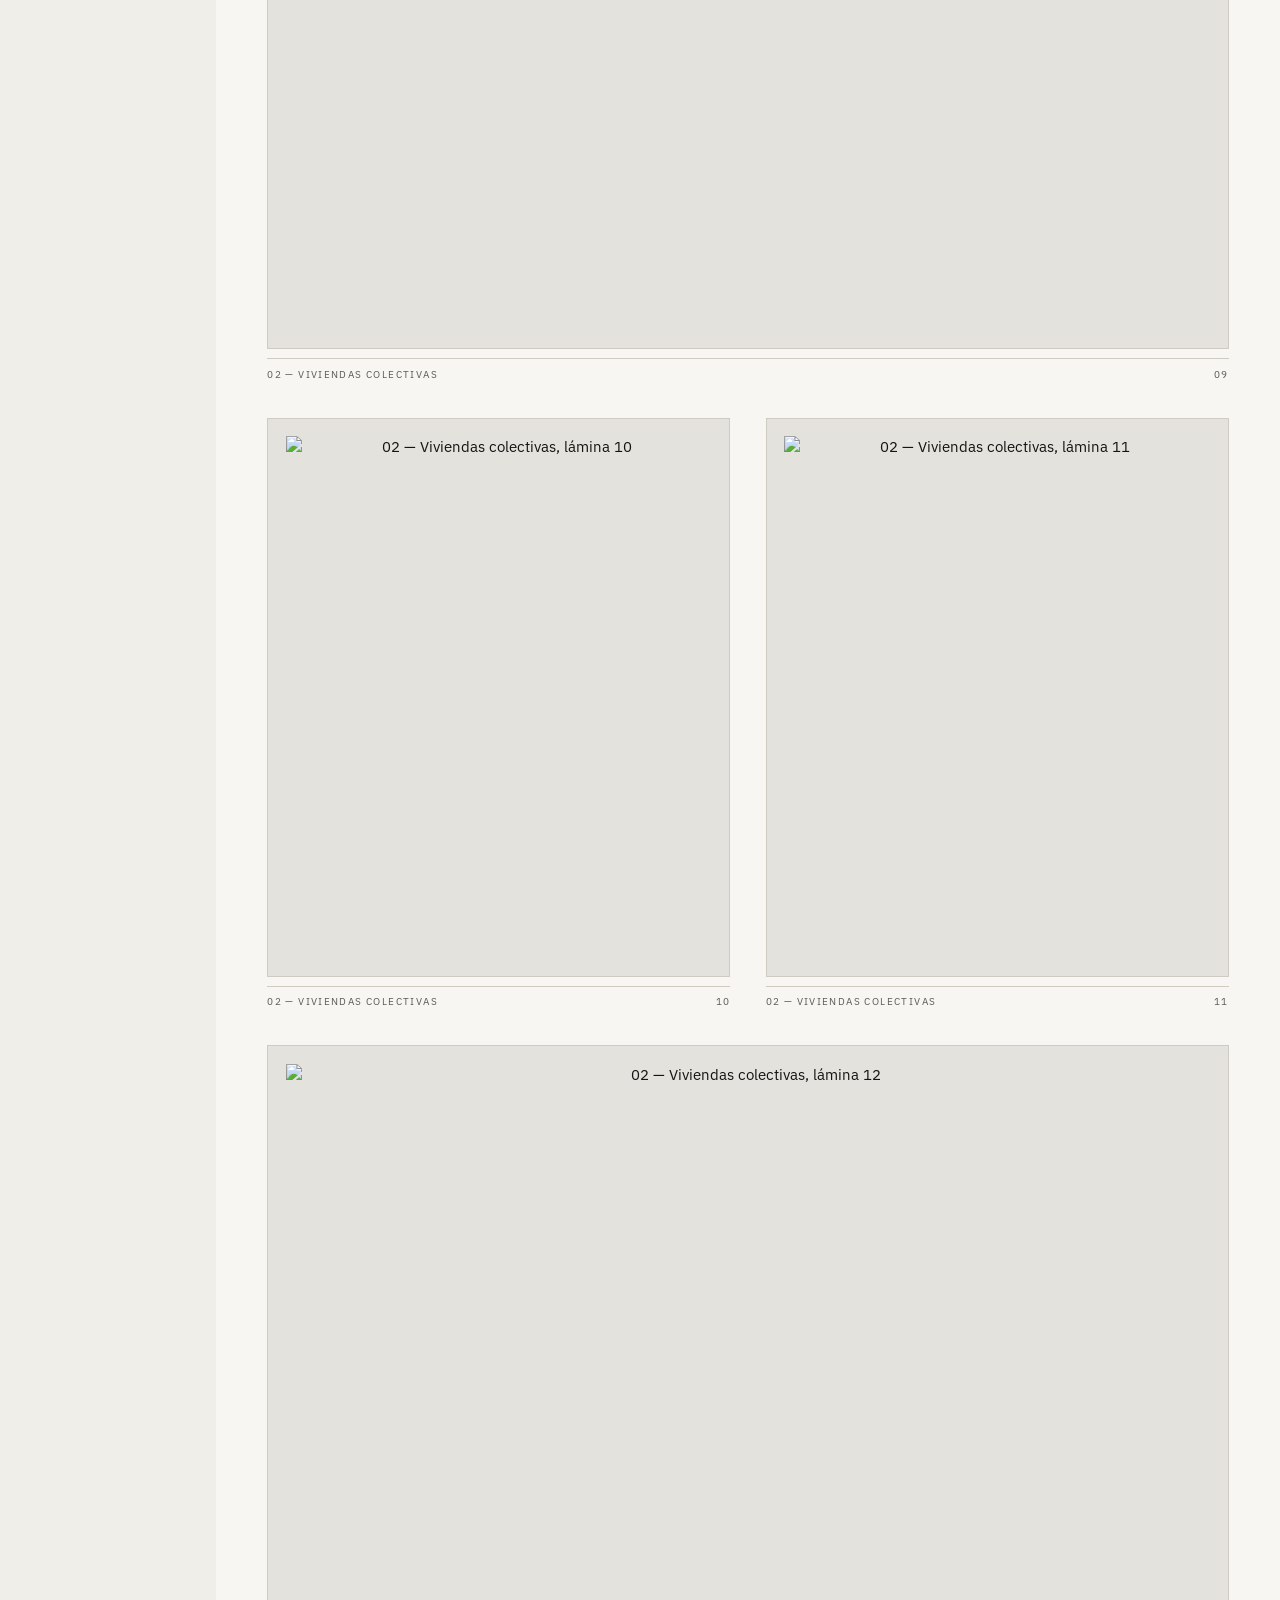
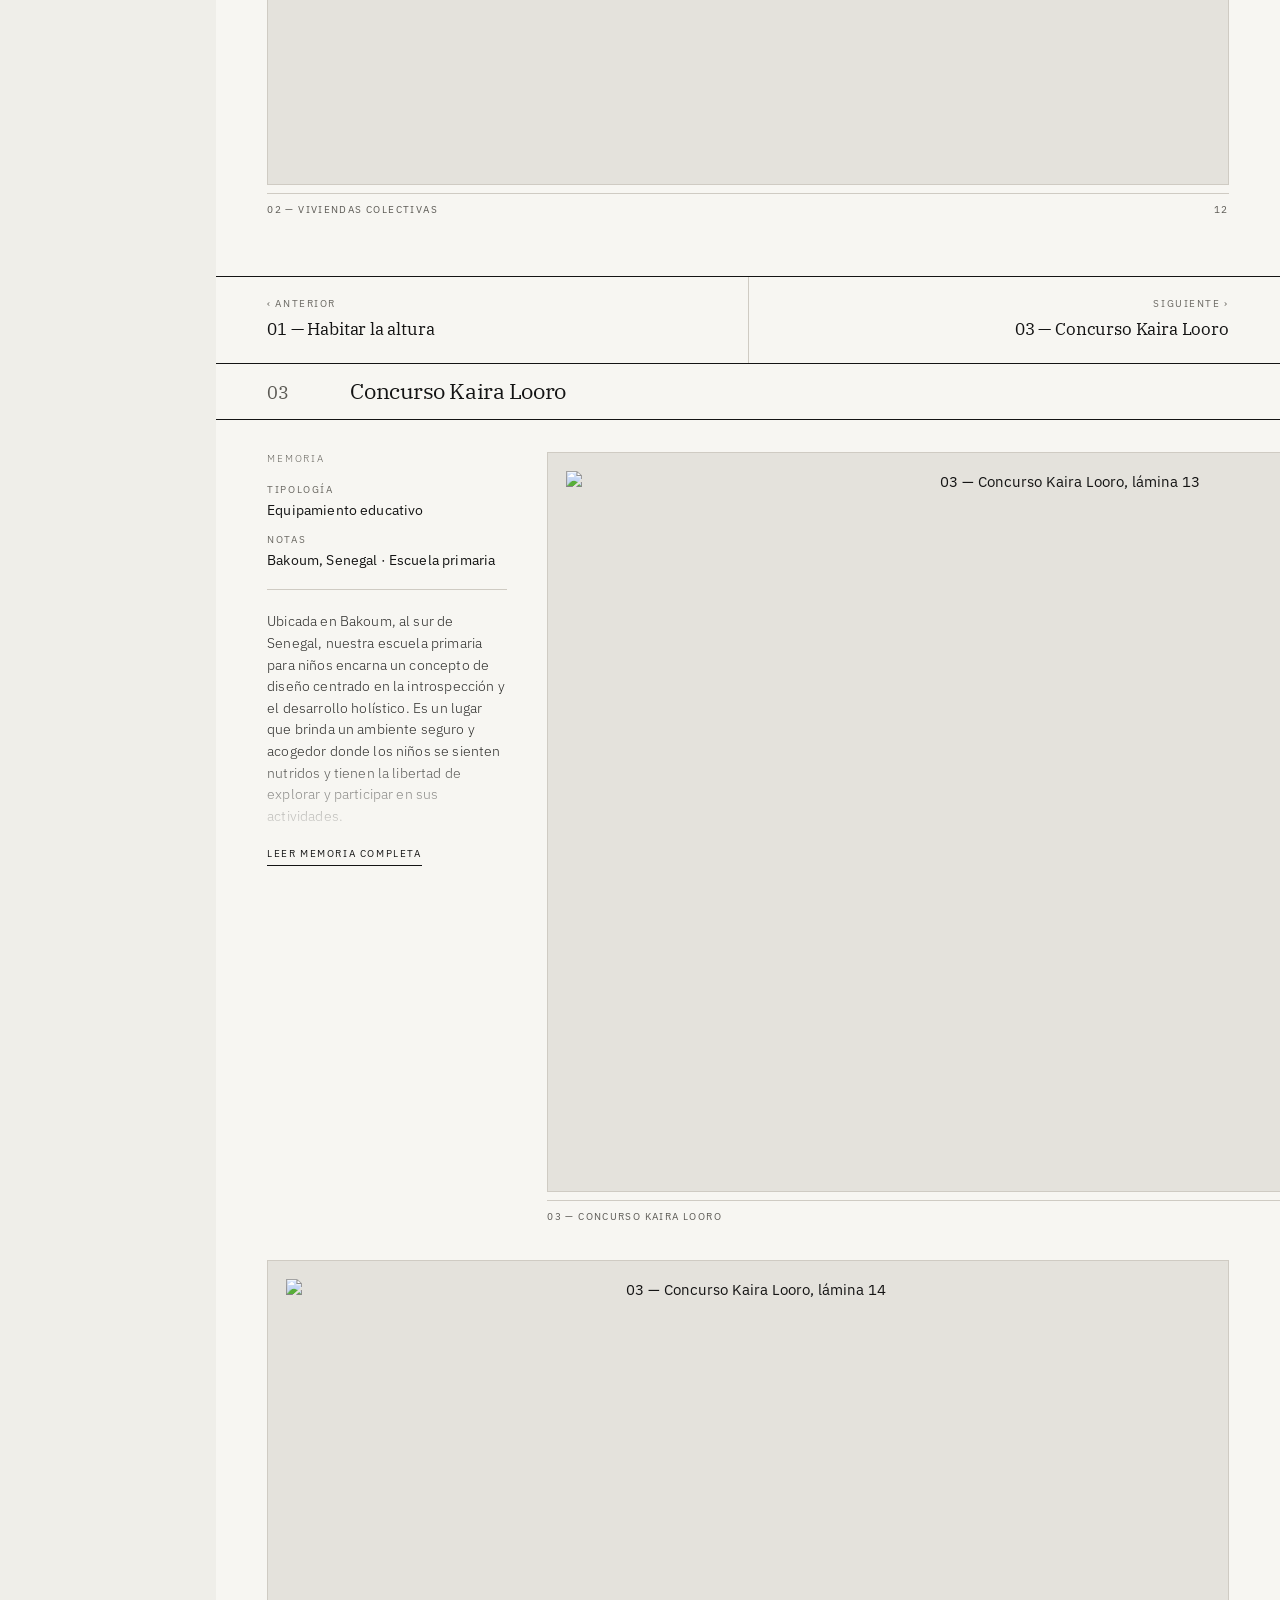
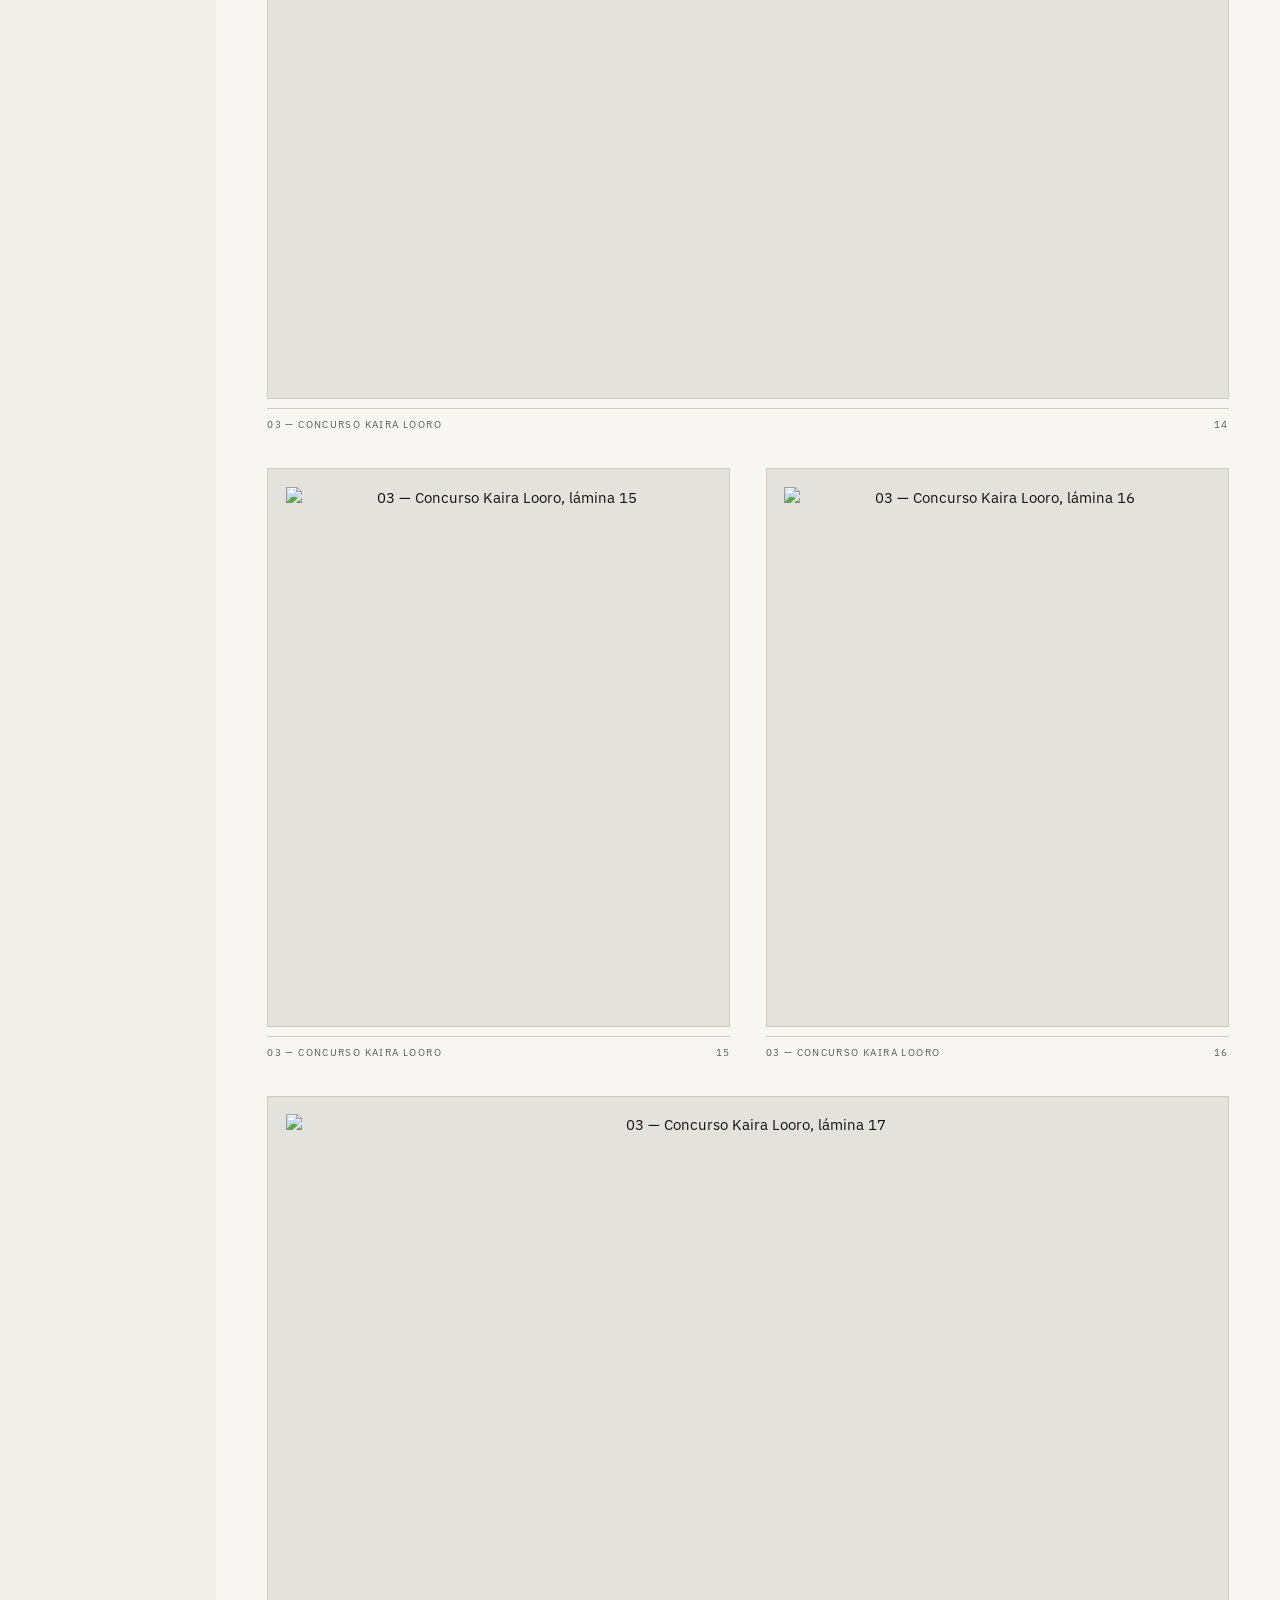
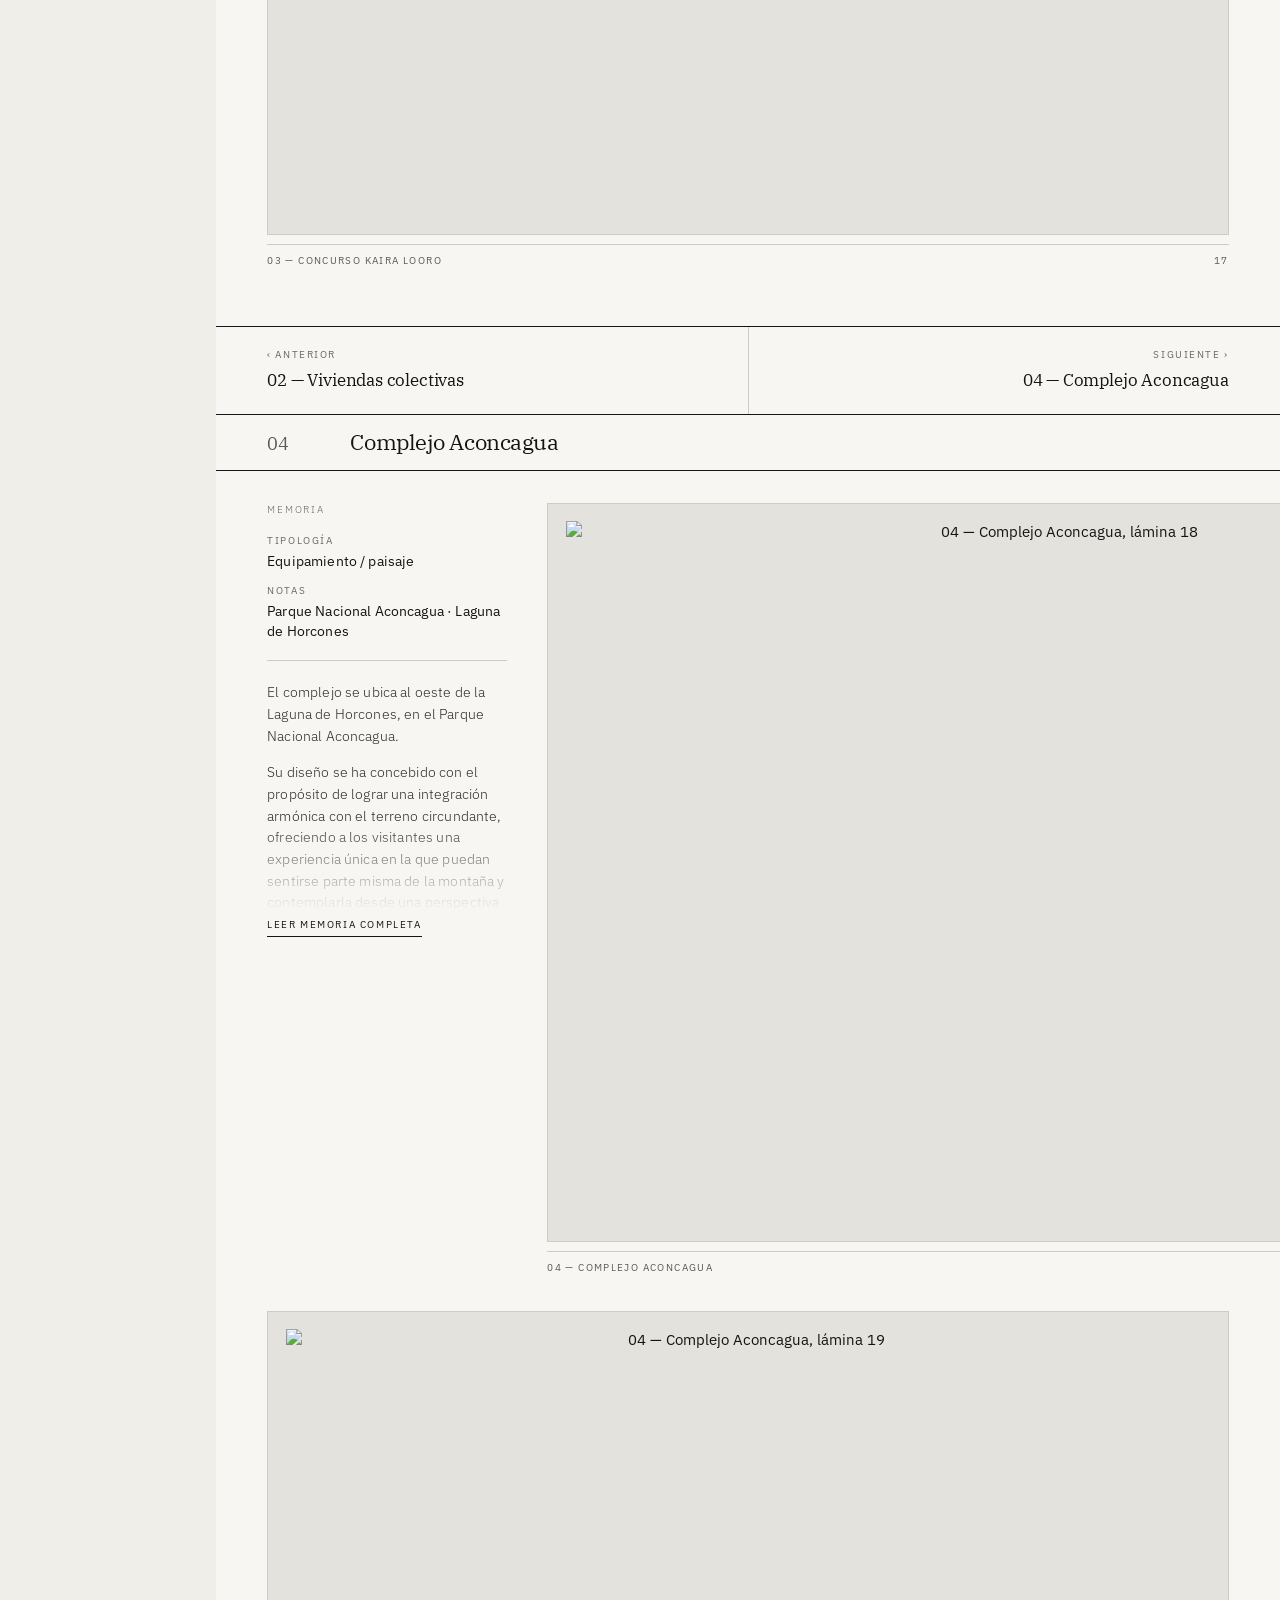
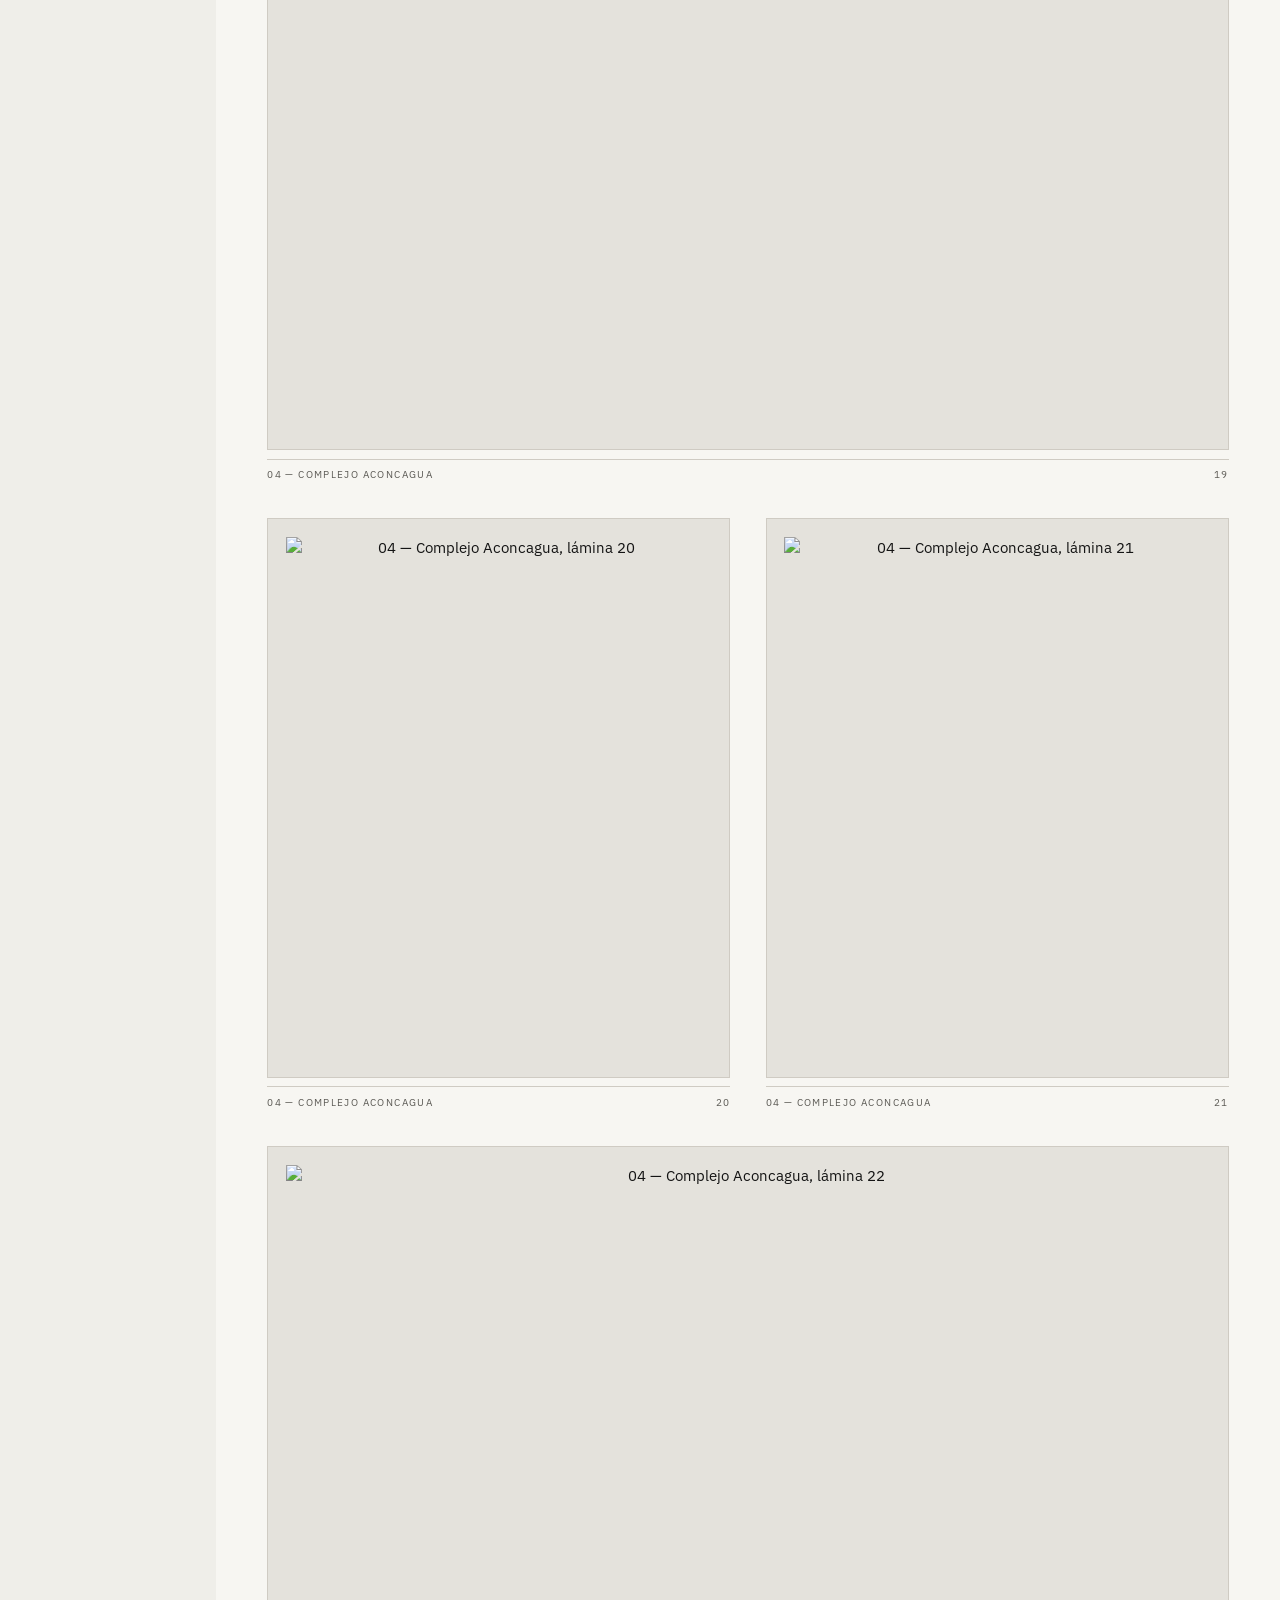
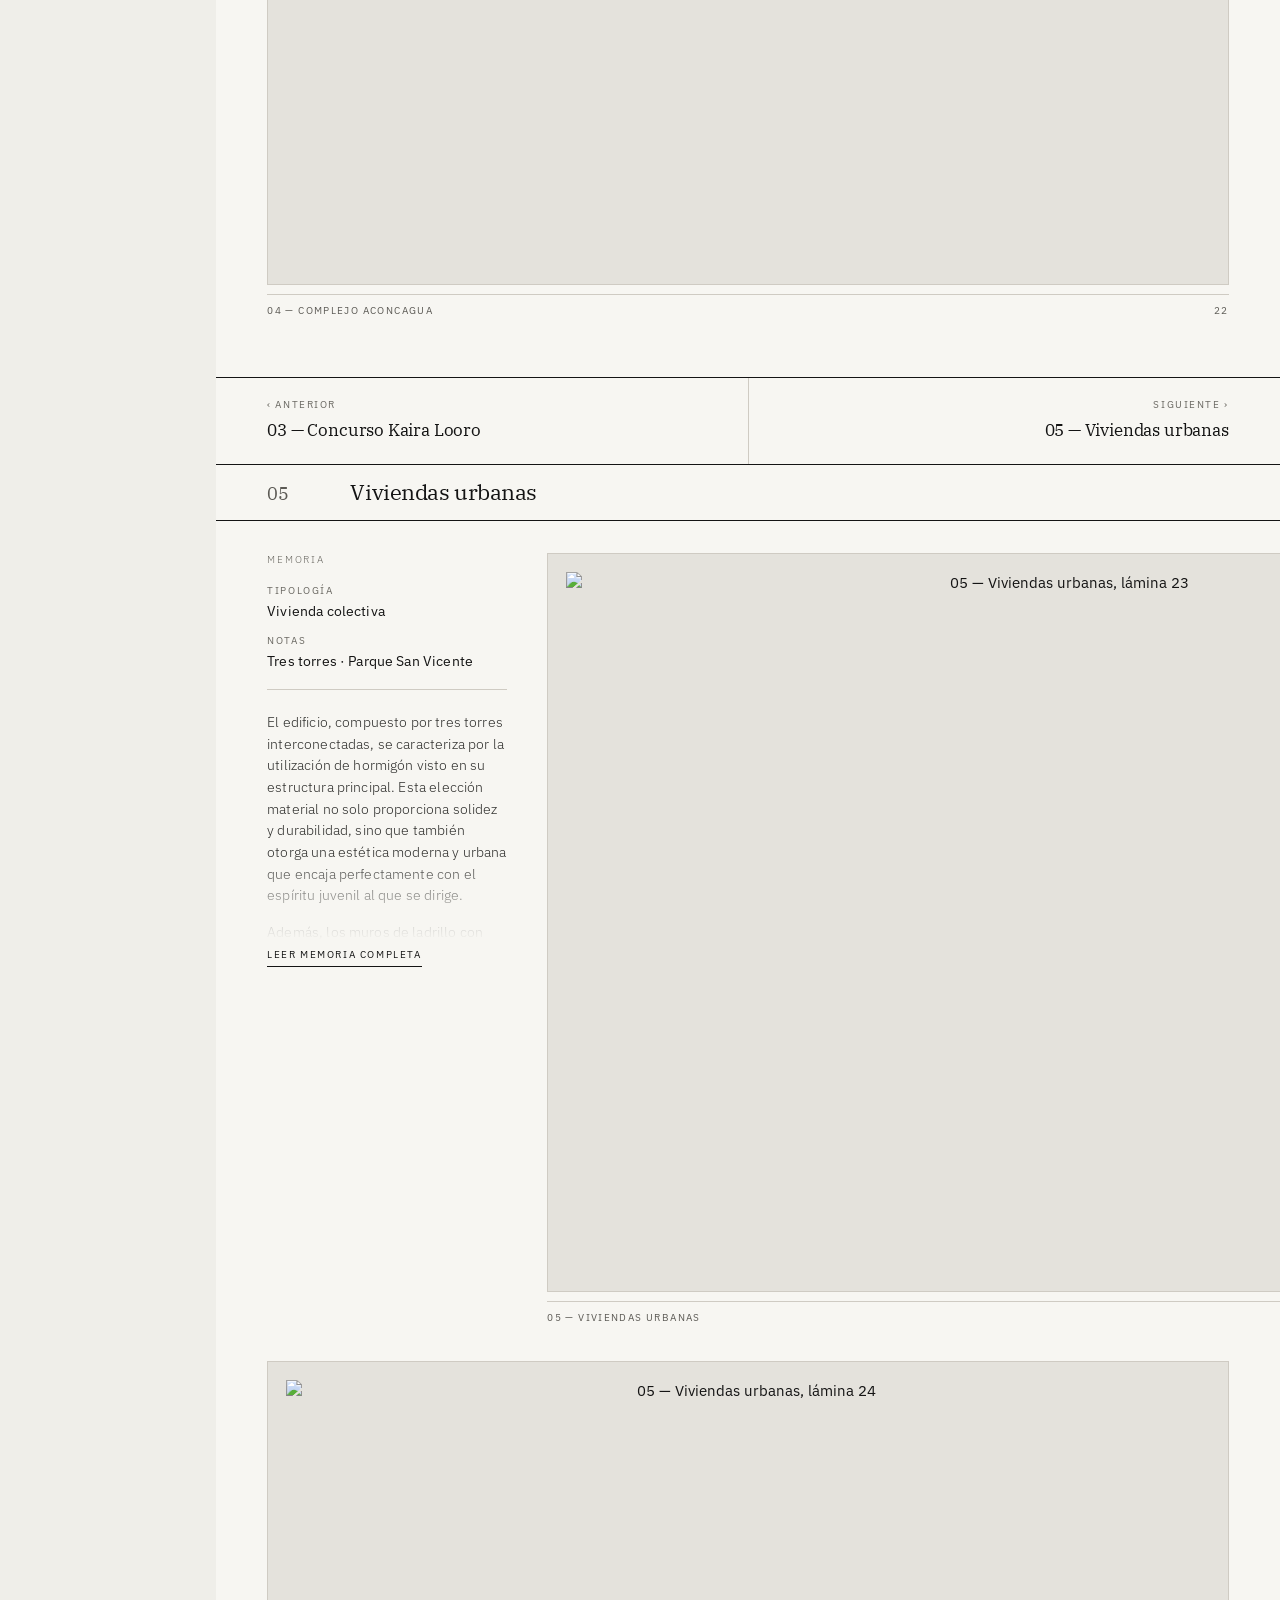
==== commit e3ce0bb2: "Mejoras de SEO, accesibilidad y navegación móvil - SEO: título y descripción nuevos, canonical, Open" ====
--- a/index.html
+++ b/index.html
@@ -3,32 +3,53 @@
 <head>
 <meta charset="UTF-8">
 <meta name="viewport" content="width=device-width, initial-scale=1, viewport-fit=cover">
-<title>Narvaez Rocío — Portfolio</title>
-<meta name="description" content="Portfolio de Rocío Narvaez, arquitecta. Selección de obras: vivienda, paisaje y espacio colectivo. Mendoza, Argentina.">
+<title>Rocío Narvaez — Arquitecta · Portfolio | Mendoza</title>
+<meta name="description" content="Portfolio de Rocío Narvaez, arquitecta (Universidad de Congreso, Mendoza). Selección de obras: vivienda, paisaje y espacio colectivo.">
+<meta name="author" content="Rocío Narvaez">
 <meta name="theme-color" content="#efeee9">
+<!-- TODO: reemplazar https://DOMINIO por el dominio definitivo (también en robots.txt y sitemap.xml) -->
+<link rel="canonical" href="https://DOMINIO/">
 <link rel="icon" type="image/svg+xml" href="/assets/favicon.svg">
-<meta property="og:type" content="website">
+<meta property="og:type" content="profile">
 <meta property="og:locale" content="es_AR">
-<meta property="og:title" content="Narvaez Rocío — Portfolio">
-<meta property="og:description" content="Arquitecta. Selección de obras: vivienda, paisaje y espacio colectivo.">
-<!-- TODO: reemplazar por la URL absoluta cuando tengas el dominio, ej. https://tu-dominio.vercel.app/assets/og.jpg -->
-<meta property="og:image" content="/assets/og.jpg">
+<meta property="og:site_name" content="Rocío Narvaez — Arquitecta">
+<meta property="og:url" content="https://DOMINIO/">
+<meta property="og:title" content="Rocío Narvaez — Arquitecta · Portfolio">
+<meta property="og:description" content="Arquitecta. Selección de obras: vivienda, paisaje y espacio colectivo. Mendoza, Argentina.">
+<meta property="og:image" content="https://DOMINIO/assets/og.jpg">
 <meta property="og:image:width" content="1200">
 <meta property="og:image:height" content="630">
+<meta property="og:image:alt" content="Portfolio de Rocío Narvaez, arquitecta">
 <meta name="twitter:card" content="summary_large_image">
+<script type="application/ld+json">
+{
+  "@context": "https://schema.org",
+  "@type": "Person",
+  "name": "Rocío Narvaez",
+  "jobTitle": "Arquitecta",
+  "url": "https://DOMINIO/",
+  "image": "https://DOMINIO/assets/og.jpg",
+  "email": "mailto:roocinarvaez28@gmail.com",
+  "address": { "@type": "PostalAddress", "addressLocality": "Guaymallén", "addressRegion": "Mendoza", "addressCountry": "AR" },
+  "alumniOf": { "@type": "CollegeOrUniversity", "name": "Universidad de Congreso" },
+  "knowsLanguage": ["es", "en"],
+  "sameAs": ["https://www.linkedin.com/in/rocio-narvaez-b86276258"]
+}
+</script>
+<link rel="preload" as="image" href="/assets/img/portada.jpg" fetchpriority="high">
 <link rel="preconnect" href="https://fonts.googleapis.com">
 <link rel="preconnect" href="https://fonts.gstatic.com" crossorigin>
-<link href="https://fonts.googleapis.com/css2?family=IBM+Plex+Sans:ital,wght@0,300;0,400;0,500;1,300;1,400&family=IBM+Plex+Serif:ital,wght@0,400;0,500;1,400&display=swap" rel="stylesheet">
+<link href="https://fonts.googleapis.com/css2?family=IBM+Plex+Sans:wght@300;400;500&family=IBM+Plex+Serif:wght@400&display=swap" rel="stylesheet">
 <link rel="stylesheet" href="/css/styles.css">
-
 </head>
 <body>
+<a class="skip" href="#contenido">Saltar al contenido</a>
 <aside class="sidebar">
   <a class="brand" href="#top">
     <strong>Narvaez Rocío</strong>
     <small>Arquitectura</small>
   </a>
-  <nav class="side-nav">
+  <nav class="side-nav" aria-label="Obras">
     <div class="label">Obras</div>
     <a href="#habitar" data-id="habitar"><em>01</em><span>Habitar la altura</span></a>
 <a href="#colectivas" data-id="colectivas"><em>02</em><span>Viviendas colectivas</span></a>
@@ -41,12 +62,17 @@
   <div class="side-foot">
     <a href="#perfil">Perfil</a>
     <a href="#indice">Índice</a>
-    <a href="#colophon">Ficha</a>
     <a class="side-cta" href="mailto:roocinarvaez28@gmail.com">Contacto ↗</a>
   </div>
 </aside>
 
-<main>
+<nav class="m-bar" aria-label="Navegación">
+  <button class="m-toggle" type="button" aria-expanded="false" aria-controls="mSheet">Obras</button>
+  <a class="m-cta" href="mailto:roocinarvaez28@gmail.com">Contacto ↗</a>
+</nav>
+<div class="m-sheet" id="mSheet" hidden></div>
+
+<main id="contenido">
   <header class="cover" id="top">
     <div class="cover-photo" aria-hidden="true"></div>
     <div class="cover-top">
@@ -57,7 +83,7 @@
     <div class="cover-bottom">
       <p>Selección de obras. Documentación de proyecto, representación y memoria descriptiva.</p>
       <div class="cover-meta">
-        <span>2026</span>
+        <span>2025</span>
         <span>Universidad de Congreso</span>
         <span>Mendoza</span>
       </div>
@@ -80,7 +106,7 @@
   </section>
 
   <section class="section idx" id="indice">
-    <div class="section-head"><b>Índice</b><span>01 — 07</span></div>
+    <div class="section-head"><h2>Índice</h2><span>01 — 07</span></div>
     <a class="idx-row" href="#habitar">
       <span class="c-num">01</span>
       <span class="c-title">Habitar la altura</span>
@@ -142,8 +168,8 @@
     </div>
     
 <figure class="plate">
-  <button class="plate-frame" type="button" data-label="01 — Habitar la altura · 03" aria-label="Ampliar 01 — Habitar la altura">
-    <img loading="lazy" decoding="async" src="/assets/img/habitar-la-altura-03.jpg" alt="01 — Habitar la altura">
+  <button class="plate-frame" type="button" data-label="01 — Habitar la altura · 03" aria-label="Ampliar 01 — Habitar la altura · 03">
+    <img loading="lazy" decoding="async" src="/assets/img/habitar-la-altura-03.jpg" width="1600" height="1132" alt="01 — Habitar la altura, lámina 03">
   </button>
   <figcaption>
     <span>01 — Habitar la altura</span>
@@ -155,8 +181,8 @@
   <div class="p-plates">
     
 <figure class="plate">
-  <button class="plate-frame" type="button" data-label="01 — Habitar la altura · 04" aria-label="Ampliar 01 — Habitar la altura">
-    <img loading="lazy" decoding="async" src="/assets/img/portada.jpg" alt="01 — Habitar la altura">
+  <button class="plate-frame" type="button" data-label="01 — Habitar la altura · 04" aria-label="Ampliar 01 — Habitar la altura · 04">
+    <img loading="lazy" decoding="async" src="/assets/img/portada.jpg" width="1600" height="1132" alt="01 — Habitar la altura, lámina 04">
   </button>
   <figcaption>
     <span>01 — Habitar la altura</span>
@@ -165,8 +191,8 @@
 </figure>
 
 <figure class="plate">
-  <button class="plate-frame" type="button" data-label="01 — Habitar la altura · 05" aria-label="Ampliar 01 — Habitar la altura">
-    <img loading="lazy" decoding="async" src="/assets/img/habitar-la-altura-05.jpg" alt="01 — Habitar la altura">
+  <button class="plate-frame" type="button" data-label="01 — Habitar la altura · 05" aria-label="Ampliar 01 — Habitar la altura · 05">
+    <img loading="lazy" decoding="async" src="/assets/img/habitar-la-altura-05.jpg" width="1600" height="1132" alt="01 — Habitar la altura, lámina 05">
   </button>
   <figcaption>
     <span>01 — Habitar la altura</span>
@@ -175,8 +201,8 @@
 </figure>
 
 <figure class="plate">
-  <button class="plate-frame" type="button" data-label="01 — Habitar la altura · 06" aria-label="Ampliar 01 — Habitar la altura">
-    <img loading="lazy" decoding="async" src="/assets/img/habitar-la-altura-06.jpg" alt="01 — Habitar la altura">
+  <button class="plate-frame" type="button" data-label="01 — Habitar la altura · 06" aria-label="Ampliar 01 — Habitar la altura · 06">
+    <img loading="lazy" decoding="async" src="/assets/img/habitar-la-altura-06.jpg" width="1600" height="1132" alt="01 — Habitar la altura, lámina 06">
   </button>
   <figcaption>
     <span>01 — Habitar la altura</span>
@@ -185,8 +211,8 @@
 </figure>
 
 <figure class="plate">
-  <button class="plate-frame" type="button" data-label="01 — Habitar la altura · 07" aria-label="Ampliar 01 — Habitar la altura">
-    <img loading="lazy" decoding="async" src="/assets/img/habitar-la-altura-07.jpg" alt="01 — Habitar la altura">
+  <button class="plate-frame" type="button" data-label="01 — Habitar la altura · 07" aria-label="Ampliar 01 — Habitar la altura · 07">
+    <img loading="lazy" decoding="async" src="/assets/img/habitar-la-altura-07.jpg" width="1600" height="1132" alt="01 — Habitar la altura, lámina 07">
   </button>
   <figcaption>
     <span>01 — Habitar la altura</span>
@@ -213,8 +239,8 @@
     </div>
     
 <figure class="plate">
-  <button class="plate-frame" type="button" data-label="02 — Viviendas colectivas · 08" aria-label="Ampliar 02 — Viviendas colectivas">
-    <img loading="lazy" decoding="async" src="/assets/img/viviendas-colectivas-08.jpg" alt="02 — Viviendas colectivas">
+  <button class="plate-frame" type="button" data-label="02 — Viviendas colectivas · 08" aria-label="Ampliar 02 — Viviendas colectivas · 08">
+    <img loading="lazy" decoding="async" src="/assets/img/viviendas-colectivas-08.jpg" width="1600" height="1132" alt="02 — Viviendas colectivas, lámina 08">
   </button>
   <figcaption>
     <span>02 — Viviendas colectivas</span>
@@ -226,8 +252,8 @@
   <div class="p-plates">
     
 <figure class="plate">
-  <button class="plate-frame" type="button" data-label="02 — Viviendas colectivas · 09" aria-label="Ampliar 02 — Viviendas colectivas">
-    <img loading="lazy" decoding="async" src="/assets/img/viviendas-colectivas-09.jpg" alt="02 — Viviendas colectivas">
+  <button class="plate-frame" type="button" data-label="02 — Viviendas colectivas · 09" aria-label="Ampliar 02 — Viviendas colectivas · 09">
+    <img loading="lazy" decoding="async" src="/assets/img/viviendas-colectivas-09.jpg" width="1600" height="1132" alt="02 — Viviendas colectivas, lámina 09">
   </button>
   <figcaption>
     <span>02 — Viviendas colectivas</span>
@@ -236,8 +262,8 @@
 </figure>
 
 <figure class="plate">
-  <button class="plate-frame" type="button" data-label="02 — Viviendas colectivas · 10" aria-label="Ampliar 02 — Viviendas colectivas">
-    <img loading="lazy" decoding="async" src="/assets/img/viviendas-colectivas-10.jpg" alt="02 — Viviendas colectivas">
+  <button class="plate-frame" type="button" data-label="02 — Viviendas colectivas · 10" aria-label="Ampliar 02 — Viviendas colectivas · 10">
+    <img loading="lazy" decoding="async" src="/assets/img/viviendas-colectivas-10.jpg" width="1600" height="1132" alt="02 — Viviendas colectivas, lámina 10">
   </button>
   <figcaption>
     <span>02 — Viviendas colectivas</span>
@@ -246,8 +272,8 @@
 </figure>
 
 <figure class="plate">
-  <button class="plate-frame" type="button" data-label="02 — Viviendas colectivas · 11" aria-label="Ampliar 02 — Viviendas colectivas">
-    <img loading="lazy" decoding="async" src="/assets/img/viviendas-colectivas-11.jpg" alt="02 — Viviendas colectivas">
+  <button class="plate-frame" type="button" data-label="02 — Viviendas colectivas · 11" aria-label="Ampliar 02 — Viviendas colectivas · 11">
+    <img loading="lazy" decoding="async" src="/assets/img/viviendas-colectivas-11.jpg" width="1600" height="1132" alt="02 — Viviendas colectivas, lámina 11">
   </button>
   <figcaption>
     <span>02 — Viviendas colectivas</span>
@@ -256,8 +282,8 @@
 </figure>
 
 <figure class="plate">
-  <button class="plate-frame" type="button" data-label="02 — Viviendas colectivas · 12" aria-label="Ampliar 02 — Viviendas colectivas">
-    <img loading="lazy" decoding="async" src="/assets/img/viviendas-colectivas-12.jpg" alt="02 — Viviendas colectivas">
+  <button class="plate-frame" type="button" data-label="02 — Viviendas colectivas · 12" aria-label="Ampliar 02 — Viviendas colectivas · 12">
+    <img loading="lazy" decoding="async" src="/assets/img/viviendas-colectivas-12.jpg" width="1600" height="1132" alt="02 — Viviendas colectivas, lámina 12">
   </button>
   <figcaption>
     <span>02 — Viviendas colectivas</span>
@@ -284,8 +310,8 @@
     </div>
     
 <figure class="plate">
-  <button class="plate-frame" type="button" data-label="03 — Concurso Kaira Looro · 13" aria-label="Ampliar 03 — Concurso Kaira Looro">
-    <img loading="lazy" decoding="async" src="/assets/img/concurso-kaira-looro-13.jpg" alt="03 — Concurso Kaira Looro">
+  <button class="plate-frame" type="button" data-label="03 — Concurso Kaira Looro · 13" aria-label="Ampliar 03 — Concurso Kaira Looro · 13">
+    <img loading="lazy" decoding="async" src="/assets/img/concurso-kaira-looro-13.jpg" width="1600" height="1132" alt="03 — Concurso Kaira Looro, lámina 13">
   </button>
   <figcaption>
     <span>03 — Concurso Kaira Looro</span>
@@ -297,8 +323,8 @@
   <div class="p-plates">
     
 <figure class="plate">
-  <button class="plate-frame" type="button" data-label="03 — Concurso Kaira Looro · 14" aria-label="Ampliar 03 — Concurso Kaira Looro">
-    <img loading="lazy" decoding="async" src="/assets/img/concurso-kaira-looro-14.jpg" alt="03 — Concurso Kaira Looro">
+  <button class="plate-frame" type="button" data-label="03 — Concurso Kaira Looro · 14" aria-label="Ampliar 03 — Concurso Kaira Looro · 14">
+    <img loading="lazy" decoding="async" src="/assets/img/concurso-kaira-looro-14.jpg" width="1600" height="1132" alt="03 — Concurso Kaira Looro, lámina 14">
   </button>
   <figcaption>
     <span>03 — Concurso Kaira Looro</span>
@@ -307,8 +333,8 @@
 </figure>
 
 <figure class="plate">
-  <button class="plate-frame" type="button" data-label="03 — Concurso Kaira Looro · 15" aria-label="Ampliar 03 — Concurso Kaira Looro">
-    <img loading="lazy" decoding="async" src="/assets/img/concurso-kaira-looro-15.jpg" alt="03 — Concurso Kaira Looro">
+  <button class="plate-frame" type="button" data-label="03 — Concurso Kaira Looro · 15" aria-label="Ampliar 03 — Concurso Kaira Looro · 15">
+    <img loading="lazy" decoding="async" src="/assets/img/concurso-kaira-looro-15.jpg" width="1600" height="1132" alt="03 — Concurso Kaira Looro, lámina 15">
   </button>
   <figcaption>
     <span>03 — Concurso Kaira Looro</span>
@@ -317,8 +343,8 @@
 </figure>
 
 <figure class="plate">
-  <button class="plate-frame" type="button" data-label="03 — Concurso Kaira Looro · 16" aria-label="Ampliar 03 — Concurso Kaira Looro">
-    <img loading="lazy" decoding="async" src="/assets/img/concurso-kaira-looro-16.jpg" alt="03 — Concurso Kaira Looro">
+  <button class="plate-frame" type="button" data-label="03 — Concurso Kaira Looro · 16" aria-label="Ampliar 03 — Concurso Kaira Looro · 16">
+    <img loading="lazy" decoding="async" src="/assets/img/concurso-kaira-looro-16.jpg" width="1600" height="1132" alt="03 — Concurso Kaira Looro, lámina 16">
   </button>
   <figcaption>
     <span>03 — Concurso Kaira Looro</span>
@@ -327,8 +353,8 @@
 </figure>
 
 <figure class="plate">
-  <button class="plate-frame" type="button" data-label="03 — Concurso Kaira Looro · 17" aria-label="Ampliar 03 — Concurso Kaira Looro">
-    <img loading="lazy" decoding="async" src="/assets/img/concurso-kaira-looro-17.jpg" alt="03 — Concurso Kaira Looro">
+  <button class="plate-frame" type="button" data-label="03 — Concurso Kaira Looro · 17" aria-label="Ampliar 03 — Concurso Kaira Looro · 17">
+    <img loading="lazy" decoding="async" src="/assets/img/concurso-kaira-looro-17.jpg" width="1600" height="1132" alt="03 — Concurso Kaira Looro, lámina 17">
   </button>
   <figcaption>
     <span>03 — Concurso Kaira Looro</span>
@@ -355,8 +381,8 @@
     </div>
     
 <figure class="plate">
-  <button class="plate-frame" type="button" data-label="04 — Complejo Aconcagua · 18" aria-label="Ampliar 04 — Complejo Aconcagua">
-    <img loading="lazy" decoding="async" src="/assets/img/complejo-aconcagua-18.jpg" alt="04 — Complejo Aconcagua">
+  <button class="plate-frame" type="button" data-label="04 — Complejo Aconcagua · 18" aria-label="Ampliar 04 — Complejo Aconcagua · 18">
+    <img loading="lazy" decoding="async" src="/assets/img/complejo-aconcagua-18.jpg" width="1600" height="1132" alt="04 — Complejo Aconcagua, lámina 18">
   </button>
   <figcaption>
     <span>04 — Complejo Aconcagua</span>
@@ -368,8 +394,8 @@
   <div class="p-plates">
     
 <figure class="plate">
-  <button class="plate-frame" type="button" data-label="04 — Complejo Aconcagua · 19" aria-label="Ampliar 04 — Complejo Aconcagua">
-    <img loading="lazy" decoding="async" src="/assets/img/complejo-aconcagua-19.jpg" alt="04 — Complejo Aconcagua">
+  <button class="plate-frame" type="button" data-label="04 — Complejo Aconcagua · 19" aria-label="Ampliar 04 — Complejo Aconcagua · 19">
+    <img loading="lazy" decoding="async" src="/assets/img/complejo-aconcagua-19.jpg" width="1600" height="1132" alt="04 — Complejo Aconcagua, lámina 19">
   </button>
   <figcaption>
     <span>04 — Complejo Aconcagua</span>
@@ -378,8 +404,8 @@
 </figure>
 
 <figure class="plate">
-  <button class="plate-frame" type="button" data-label="04 — Complejo Aconcagua · 20" aria-label="Ampliar 04 — Complejo Aconcagua">
-    <img loading="lazy" decoding="async" src="/assets/img/complejo-aconcagua-20.jpg" alt="04 — Complejo Aconcagua">
+  <button class="plate-frame" type="button" data-label="04 — Complejo Aconcagua · 20" aria-label="Ampliar 04 — Complejo Aconcagua · 20">
+    <img loading="lazy" decoding="async" src="/assets/img/complejo-aconcagua-20.jpg" width="1600" height="1132" alt="04 — Complejo Aconcagua, lámina 20">
   </button>
   <figcaption>
     <span>04 — Complejo Aconcagua</span>
@@ -388,8 +414,8 @@
 </figure>
 
 <figure class="plate">
-  <button class="plate-frame" type="button" data-label="04 — Complejo Aconcagua · 21" aria-label="Ampliar 04 — Complejo Aconcagua">
-    <img loading="lazy" decoding="async" src="/assets/img/complejo-aconcagua-21.jpg" alt="04 — Complejo Aconcagua">
+  <button class="plate-frame" type="button" data-label="04 — Complejo Aconcagua · 21" aria-label="Ampliar 04 — Complejo Aconcagua · 21">
+    <img loading="lazy" decoding="async" src="/assets/img/complejo-aconcagua-21.jpg" width="1600" height="1132" alt="04 — Complejo Aconcagua, lámina 21">
   </button>
   <figcaption>
     <span>04 — Complejo Aconcagua</span>
@@ -398,8 +424,8 @@
 </figure>
 
 <figure class="plate">
-  <button class="plate-frame" type="button" data-label="04 — Complejo Aconcagua · 22" aria-label="Ampliar 04 — Complejo Aconcagua">
-    <img loading="lazy" decoding="async" src="/assets/img/complejo-aconcagua-22.jpg" alt="04 — Complejo Aconcagua">
+  <button class="plate-frame" type="button" data-label="04 — Complejo Aconcagua · 22" aria-label="Ampliar 04 — Complejo Aconcagua · 22">
+    <img loading="lazy" decoding="async" src="/assets/img/complejo-aconcagua-22.jpg" width="1600" height="1132" alt="04 — Complejo Aconcagua, lámina 22">
   </button>
   <figcaption>
     <span>04 — Complejo Aconcagua</span>
@@ -426,8 +452,8 @@
     </div>
     
 <figure class="plate">
-  <button class="plate-frame" type="button" data-label="05 — Viviendas urbanas · 23" aria-label="Ampliar 05 — Viviendas urbanas">
-    <img loading="lazy" decoding="async" src="/assets/img/viviendas-urbanas-23.jpg" alt="05 — Viviendas urbanas">
+  <button class="plate-frame" type="button" data-label="05 — Viviendas urbanas · 23" aria-label="Ampliar 05 — Viviendas urbanas · 23">
+    <img loading="lazy" decoding="async" src="/assets/img/viviendas-urbanas-23.jpg" width="1600" height="1132" alt="05 — Viviendas urbanas, lámina 23">
   </button>
   <figcaption>
     <span>05 — Viviendas urbanas</span>
@@ -439,8 +465,8 @@
   <div class="p-plates">
     
 <figure class="plate">
-  <button class="plate-frame" type="button" data-label="05 — Viviendas urbanas · 24" aria-label="Ampliar 05 — Viviendas urbanas">
-    <img loading="lazy" decoding="async" src="/assets/img/viviendas-urbanas-24.jpg" alt="05 — Viviendas urbanas">
+  <button class="plate-frame" type="button" data-label="05 — Viviendas urbanas · 24" aria-label="Ampliar 05 — Viviendas urbanas · 24">
+    <img loading="lazy" decoding="async" src="/assets/img/viviendas-urbanas-24.jpg" width="1600" height="1132" alt="05 — Viviendas urbanas, lámina 24">
   </button>
   <figcaption>
     <span>05 — Viviendas urbanas</span>
@@ -449,8 +475,8 @@
 </figure>
 
 <figure class="plate">
-  <button class="plate-frame" type="button" data-label="05 — Viviendas urbanas · 25" aria-label="Ampliar 05 — Viviendas urbanas">
-    <img loading="lazy" decoding="async" src="/assets/img/viviendas-urbanas-25.jpg" alt="05 — Viviendas urbanas">
+  <button class="plate-frame" type="button" data-label="05 — Viviendas urbanas · 25" aria-label="Ampliar 05 — Viviendas urbanas · 25">
+    <img loading="lazy" decoding="async" src="/assets/img/viviendas-urbanas-25.jpg" width="1600" height="1132" alt="05 — Viviendas urbanas, lámina 25">
   </button>
   <figcaption>
     <span>05 — Viviendas urbanas</span>
@@ -459,8 +485,8 @@
 </figure>
 
 <figure class="plate">
-  <button class="plate-frame" type="button" data-label="05 — Viviendas urbanas · 26" aria-label="Ampliar 05 — Viviendas urbanas">
-    <img loading="lazy" decoding="async" src="/assets/img/viviendas-urbanas-26.jpg" alt="05 — Viviendas urbanas">
+  <button class="plate-frame" type="button" data-label="05 — Viviendas urbanas · 26" aria-label="Ampliar 05 — Viviendas urbanas · 26">
+    <img loading="lazy" decoding="async" src="/assets/img/viviendas-urbanas-26.jpg" width="1600" height="1132" alt="05 — Viviendas urbanas, lámina 26">
   </button>
   <figcaption>
     <span>05 — Viviendas urbanas</span>
@@ -469,8 +495,8 @@
 </figure>
 
 <figure class="plate">
-  <button class="plate-frame" type="button" data-label="05 — Viviendas urbanas · 27" aria-label="Ampliar 05 — Viviendas urbanas">
-    <img loading="lazy" decoding="async" src="/assets/img/viviendas-urbanas-27.jpg" alt="05 — Viviendas urbanas">
+  <button class="plate-frame" type="button" data-label="05 — Viviendas urbanas · 27" aria-label="Ampliar 05 — Viviendas urbanas · 27">
+    <img loading="lazy" decoding="async" src="/assets/img/viviendas-urbanas-27.jpg" width="1600" height="1132" alt="05 — Viviendas urbanas, lámina 27">
   </button>
   <figcaption>
     <span>05 — Viviendas urbanas</span>
@@ -497,8 +523,8 @@
     </div>
     
 <figure class="plate">
-  <button class="plate-frame" type="button" data-label="06 — Complejo multicultural · 28" aria-label="Ampliar 06 — Complejo multicultural">
-    <img loading="lazy" decoding="async" src="/assets/img/complejo-multicultural-28.jpg" alt="06 — Complejo multicultural">
+  <button class="plate-frame" type="button" data-label="06 — Complejo multicultural · 28" aria-label="Ampliar 06 — Complejo multicultural · 28">
+    <img loading="lazy" decoding="async" src="/assets/img/complejo-multicultural-28.jpg" width="1600" height="1132" alt="06 — Complejo multicultural, lámina 28">
   </button>
   <figcaption>
     <span>06 — Complejo multicultural</span>
@@ -510,8 +536,8 @@
   <div class="p-plates">
     
 <figure class="plate">
-  <button class="plate-frame" type="button" data-label="06 — Complejo multicultural · 29" aria-label="Ampliar 06 — Complejo multicultural">
-    <img loading="lazy" decoding="async" src="/assets/img/complejo-multicultural-29.jpg" alt="06 — Complejo multicultural">
+  <button class="plate-frame" type="button" data-label="06 — Complejo multicultural · 29" aria-label="Ampliar 06 — Complejo multicultural · 29">
+    <img loading="lazy" decoding="async" src="/assets/img/complejo-multicultural-29.jpg" width="1600" height="1132" alt="06 — Complejo multicultural, lámina 29">
   </button>
   <figcaption>
     <span>06 — Complejo multicultural</span>
@@ -520,8 +546,8 @@
 </figure>
 
 <figure class="plate">
-  <button class="plate-frame" type="button" data-label="06 — Complejo multicultural · 30" aria-label="Ampliar 06 — Complejo multicultural">
-    <img loading="lazy" decoding="async" src="/assets/img/complejo-multicultural-30.jpg" alt="06 — Complejo multicultural">
+  <button class="plate-frame" type="button" data-label="06 — Complejo multicultural · 30" aria-label="Ampliar 06 — Complejo multicultural · 30">
+    <img loading="lazy" decoding="async" src="/assets/img/complejo-multicultural-30.jpg" width="1600" height="1132" alt="06 — Complejo multicultural, lámina 30">
   </button>
   <figcaption>
     <span>06 — Complejo multicultural</span>
@@ -530,8 +556,8 @@
 </figure>
 
 <figure class="plate">
-  <button class="plate-frame" type="button" data-label="06 — Complejo multicultural · 31" aria-label="Ampliar 06 — Complejo multicultural">
-    <img loading="lazy" decoding="async" src="/assets/img/complejo-multicultural-31.jpg" alt="06 — Complejo multicultural">
+  <button class="plate-frame" type="button" data-label="06 — Complejo multicultural · 31" aria-label="Ampliar 06 — Complejo multicultural · 31">
+    <img loading="lazy" decoding="async" src="/assets/img/complejo-multicultural-31.jpg" width="1600" height="1132" alt="06 — Complejo multicultural, lámina 31">
   </button>
   <figcaption>
     <span>06 — Complejo multicultural</span>
@@ -540,8 +566,8 @@
 </figure>
 
 <figure class="plate">
-  <button class="plate-frame" type="button" data-label="06 — Complejo multicultural · 32" aria-label="Ampliar 06 — Complejo multicultural">
-    <img loading="lazy" decoding="async" src="/assets/img/complejo-multicultural-32.jpg" alt="06 — Complejo multicultural">
+  <button class="plate-frame" type="button" data-label="06 — Complejo multicultural · 32" aria-label="Ampliar 06 — Complejo multicultural · 32">
+    <img loading="lazy" decoding="async" src="/assets/img/complejo-multicultural-32.jpg" width="1600" height="1132" alt="06 — Complejo multicultural, lámina 32">
   </button>
   <figcaption>
     <span>06 — Complejo multicultural</span>
@@ -568,8 +594,8 @@
     </div>
     
 <figure class="plate">
-  <button class="plate-frame" type="button" data-label="07 — Interiorismo · 33" aria-label="Ampliar 07 — Interiorismo">
-    <img loading="lazy" decoding="async" src="/assets/img/interiorismo-33.jpg" alt="07 — Interiorismo">
+  <button class="plate-frame" type="button" data-label="07 — Interiorismo · 33" aria-label="Ampliar 07 — Interiorismo · 33">
+    <img loading="lazy" decoding="async" src="/assets/img/interiorismo-33.jpg" width="1600" height="1132" alt="07 — Interiorismo, lámina 33">
   </button>
   <figcaption>
     <span>07 — Interiorismo</span>
@@ -581,8 +607,8 @@
   <div class="p-plates">
     
 <figure class="plate">
-  <button class="plate-frame" type="button" data-label="07 — Interiorismo · 34" aria-label="Ampliar 07 — Interiorismo">
-    <img loading="lazy" decoding="async" src="/assets/img/interiorismo-34.jpg" alt="07 — Interiorismo">
+  <button class="plate-frame" type="button" data-label="07 — Interiorismo · 34" aria-label="Ampliar 07 — Interiorismo · 34">
+    <img loading="lazy" decoding="async" src="/assets/img/interiorismo-34.jpg" width="1600" height="1132" alt="07 — Interiorismo, lámina 34">
   </button>
   <figcaption>
     <span>07 — Interiorismo</span>
@@ -591,8 +617,8 @@
 </figure>
 
 <figure class="plate">
-  <button class="plate-frame" type="button" data-label="07 — Interiorismo · 35" aria-label="Ampliar 07 — Interiorismo">
-    <img loading="lazy" decoding="async" src="/assets/img/interiorismo-35.jpg" alt="07 — Interiorismo">
+  <button class="plate-frame" type="button" data-label="07 — Interiorismo · 35" aria-label="Ampliar 07 — Interiorismo · 35">
+    <img loading="lazy" decoding="async" src="/assets/img/interiorismo-35.jpg" width="1600" height="1132" alt="07 — Interiorismo, lámina 35">
   </button>
   <figcaption>
     <span>07 — Interiorismo</span>
@@ -601,8 +627,8 @@
 </figure>
 
 <figure class="plate">
-  <button class="plate-frame" type="button" data-label="07 — Interiorismo · 36" aria-label="Ampliar 07 — Interiorismo">
-    <img loading="lazy" decoding="async" src="/assets/img/interiorismo-36.jpg" alt="07 — Interiorismo">
+  <button class="plate-frame" type="button" data-label="07 — Interiorismo · 36" aria-label="Ampliar 07 — Interiorismo · 36">
+    <img loading="lazy" decoding="async" src="/assets/img/interiorismo-36.jpg" width="1600" height="1132" alt="07 — Interiorismo, lámina 36">
   </button>
   <figcaption>
     <span>07 — Interiorismo</span>
@@ -611,8 +637,8 @@
 </figure>
 
 <figure class="plate">
-  <button class="plate-frame" type="button" data-label="07 — Interiorismo · 37" aria-label="Ampliar 07 — Interiorismo">
-    <img loading="lazy" decoding="async" src="/assets/img/interiorismo-37.jpg" alt="07 — Interiorismo">
+  <button class="plate-frame" type="button" data-label="07 — Interiorismo · 37" aria-label="Ampliar 07 — Interiorismo · 37">
+    <img loading="lazy" decoding="async" src="/assets/img/interiorismo-37.jpg" width="1600" height="1132" alt="07 — Interiorismo, lámina 37">
   </button>
   <figcaption>
     <span>07 — Interiorismo</span>
@@ -625,7 +651,7 @@
 
 
   <section class="colophon" id="colophon">
-    <h2>Ficha</h2>
+    <h2>Contacto</h2>
     <dl>
       <div><dt>Autor</dt><dd>Narvaez Rocío</dd></div>
       <div><dt>Contacto</dt><dd><a href="tel:+5492612498460">261 249-8460</a> · <a href="mailto:roocinarvaez28@gmail.com">roocinarvaez28@gmail.com</a> · <a href="https://www.linkedin.com/in/rocio-narvaez-b86276258" target="_blank" rel="noopener">LinkedIn</a></dd></div>
--- a/css/styles.css
+++ b/css/styles.css
@@ -1,8 +1,8 @@
 :root {
   --bg: #efeee9;
   --fg: #141414;
-  --muted: #6e6c67;
-  --soft: #9a9892;
+  --muted: #5c5a55;
+  --soft: #6b6963;
   --line: #141414;
   --hair: #cfcbc3;
   --panel: #e7e5df;
@@ -174,6 +174,7 @@
   letter-spacing: .18em;
   text-transform: uppercase;
 }
+.section-head h2 { font: inherit; font-weight: 700; }
 .section-head span { color: var(--muted); }
 
 .idx { padding: 0; }
@@ -642,13 +643,72 @@
 .lb-tools button:hover, .lb-close:hover, .lb-prev:hover, .lb-next:hover { color: #fff; opacity: .8; }
 .lb button:focus-visible { outline: 1px solid #f4f2ec; outline-offset: 2px; }
 
+/* Saltar al contenido */
+.skip {
+  position: fixed; top: .6rem; left: .6rem;
+  z-index: 100;
+  padding: .6rem .9rem;
+  background: var(--fg); color: var(--bg);
+  font-size: .72rem; letter-spacing: .12em; text-transform: uppercase;
+  transform: translateY(-200%);
+}
+.skip:focus { transform: none; }
+
+/* Navegación móvil (barra inferior + hoja de obras) */
+.m-bar, .m-sheet { display: none; }
+
+@media (max-width: 980px) {
+  .m-bar {
+    position: fixed; left: .8rem; right: .8rem;
+    bottom: calc(.8rem + env(safe-area-inset-bottom));
+    z-index: 40;
+    display: grid; grid-template-columns: 1fr 1fr;
+    background: rgba(247,246,242,.94);
+    backdrop-filter: blur(10px);
+    border: 1px solid var(--fg);
+    box-shadow: 0 10px 30px rgba(0,0,0,.14);
+  }
+  .m-bar > * {
+    padding: .95rem .6rem;
+    text-align: center;
+    font-size: .7rem;
+    letter-spacing: .16em;
+    text-transform: uppercase;
+  }
+  .m-cta { border-left: 1px solid var(--fg); }
+  .m-toggle[aria-expanded="true"] { background: var(--fg); color: var(--bg); }
+  .m-sheet {
+    position: fixed; left: .8rem; right: .8rem;
+    bottom: calc(4.4rem + env(safe-area-inset-bottom));
+    z-index: 39;
+    max-height: calc(100svh - 7rem);
+    overflow-y: auto;
+    display: grid;
+    background: var(--paper);
+    border: 1px solid var(--fg);
+    box-shadow: 0 14px 40px rgba(0,0,0,.18);
+    padding: .4rem 0;
+  }
+  .m-sheet[hidden] { display: none; }
+  .m-sheet a {
+    display: grid; grid-template-columns: 2.4rem 1fr; gap: .4rem;
+    padding: .75rem 1.1rem;
+    font-size: .9rem;
+    border-bottom: 1px solid var(--hair);
+  }
+  .m-sheet a:last-child { border-bottom: 0; }
+  .m-sheet a em { font-style: normal; color: var(--soft); font-variant-numeric: tabular-nums; }
+  .m-sheet a.is-active { background: var(--panel); }
+  .colophon { padding-bottom: calc(6.5rem + env(safe-area-inset-bottom)); }
+}
+
 @media (prefers-reduced-motion: reduce) {
   html { scroll-behavior: auto; }
   .js .reveal { opacity: 1; transform: none; transition: none; }
 }
 @media print {
   .js .reveal { opacity: 1 !important; transform: none !important; }
-  .progress, .idx-preview { display: none; }
+  .progress, .idx-preview, .m-bar, .m-sheet, .skip { display: none; }
 }
 
 @media (max-width: 980px) {
